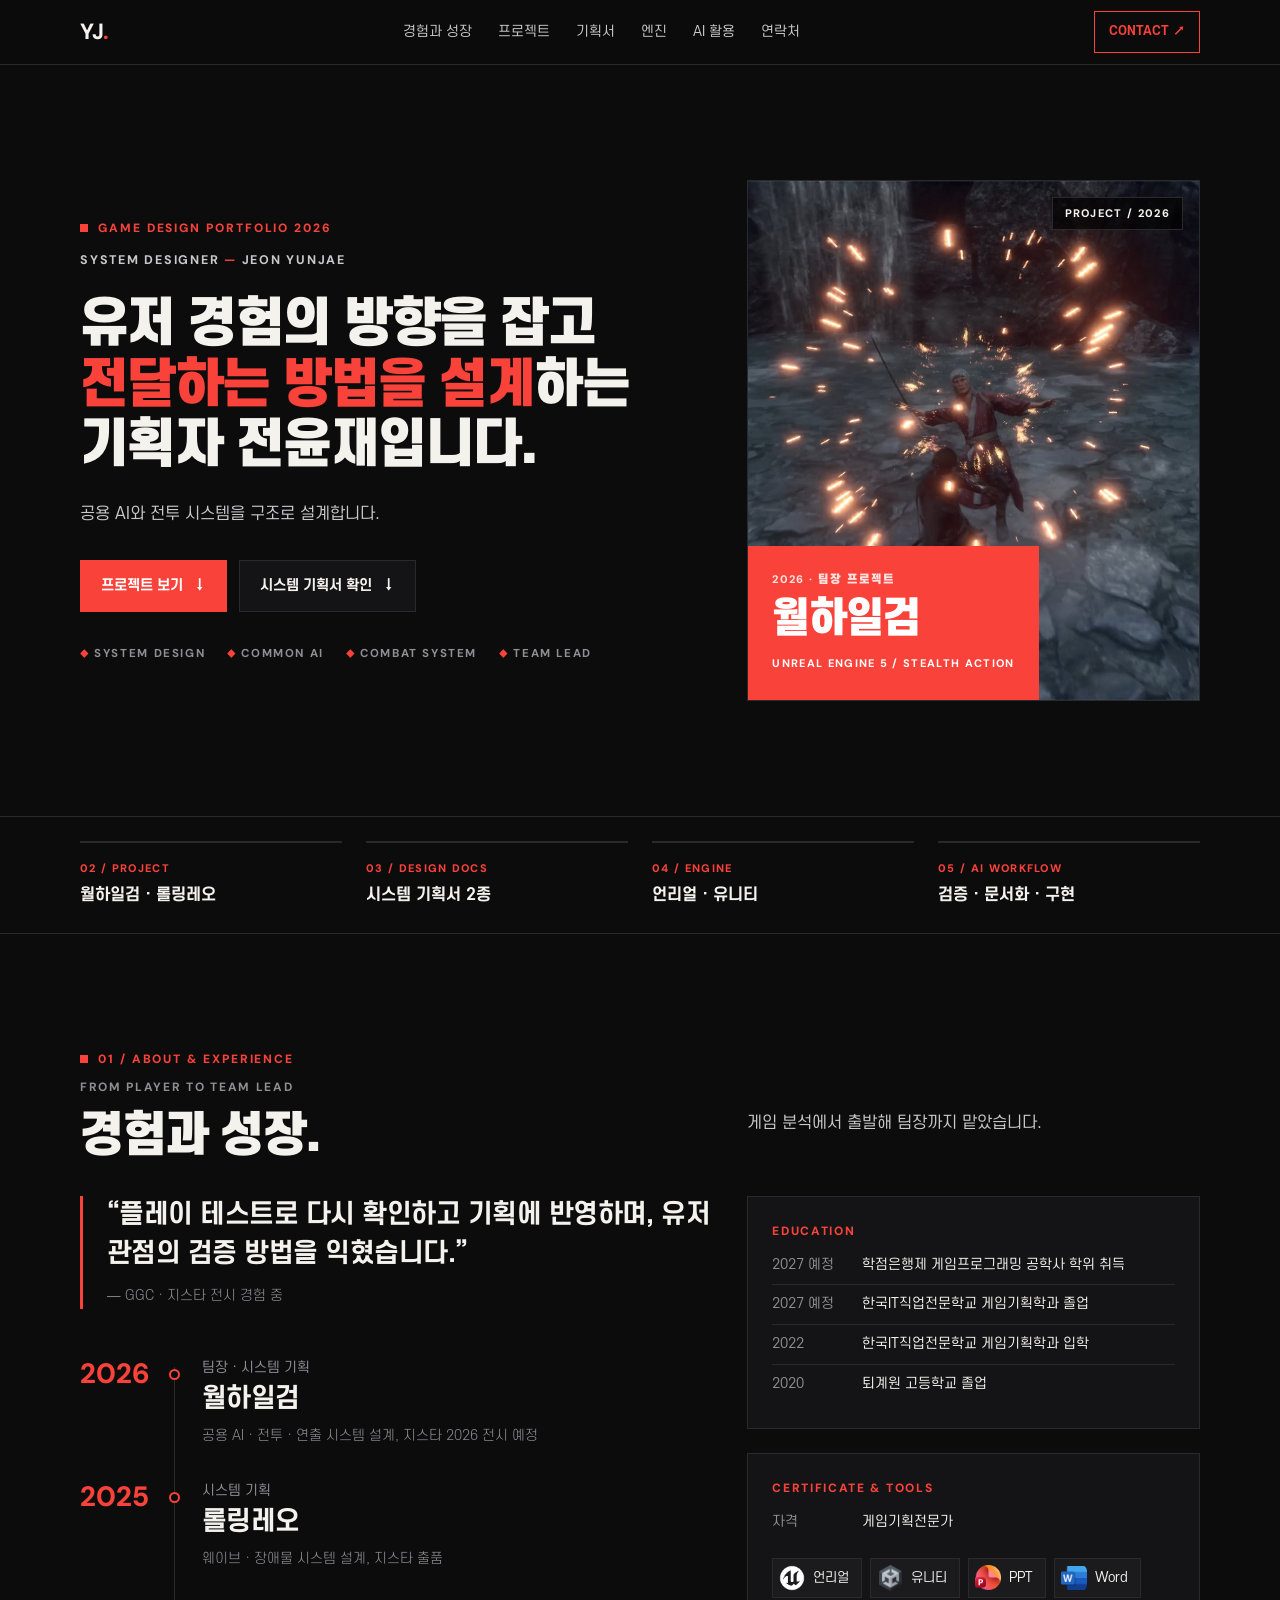
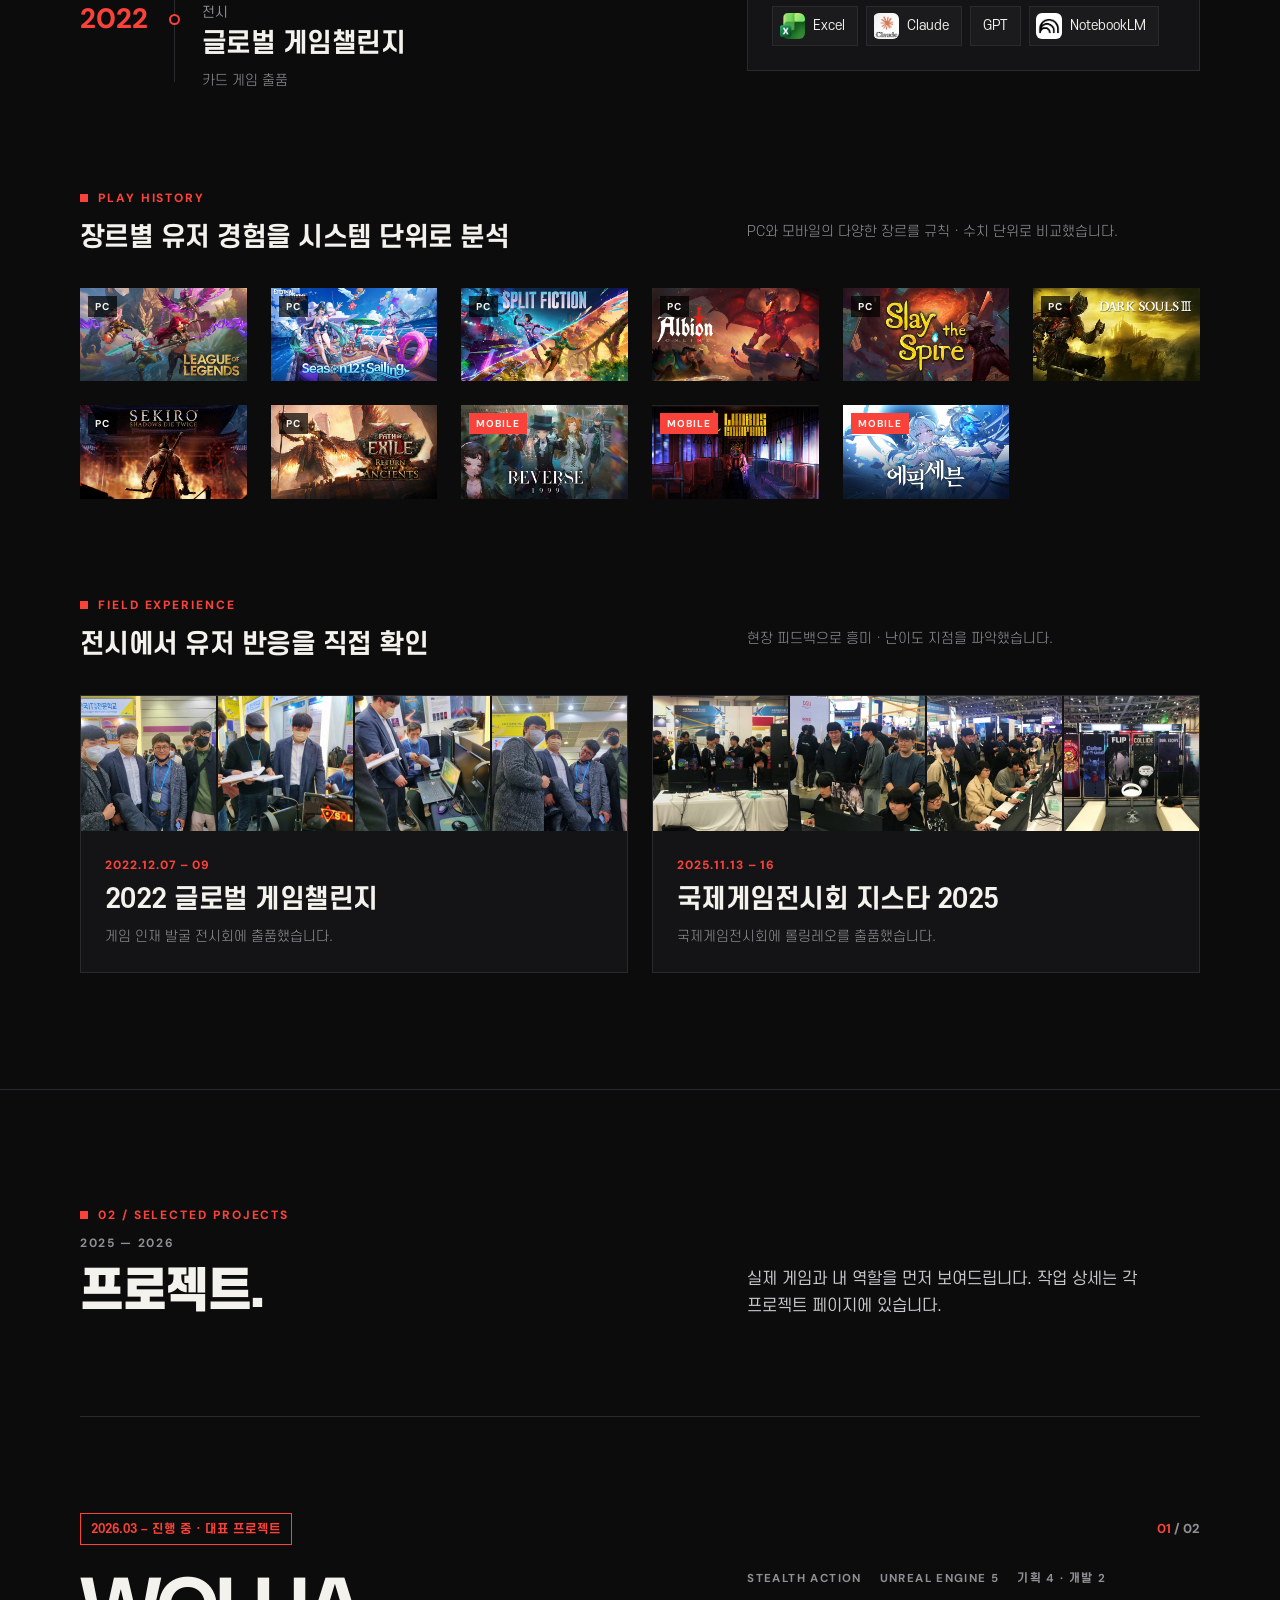
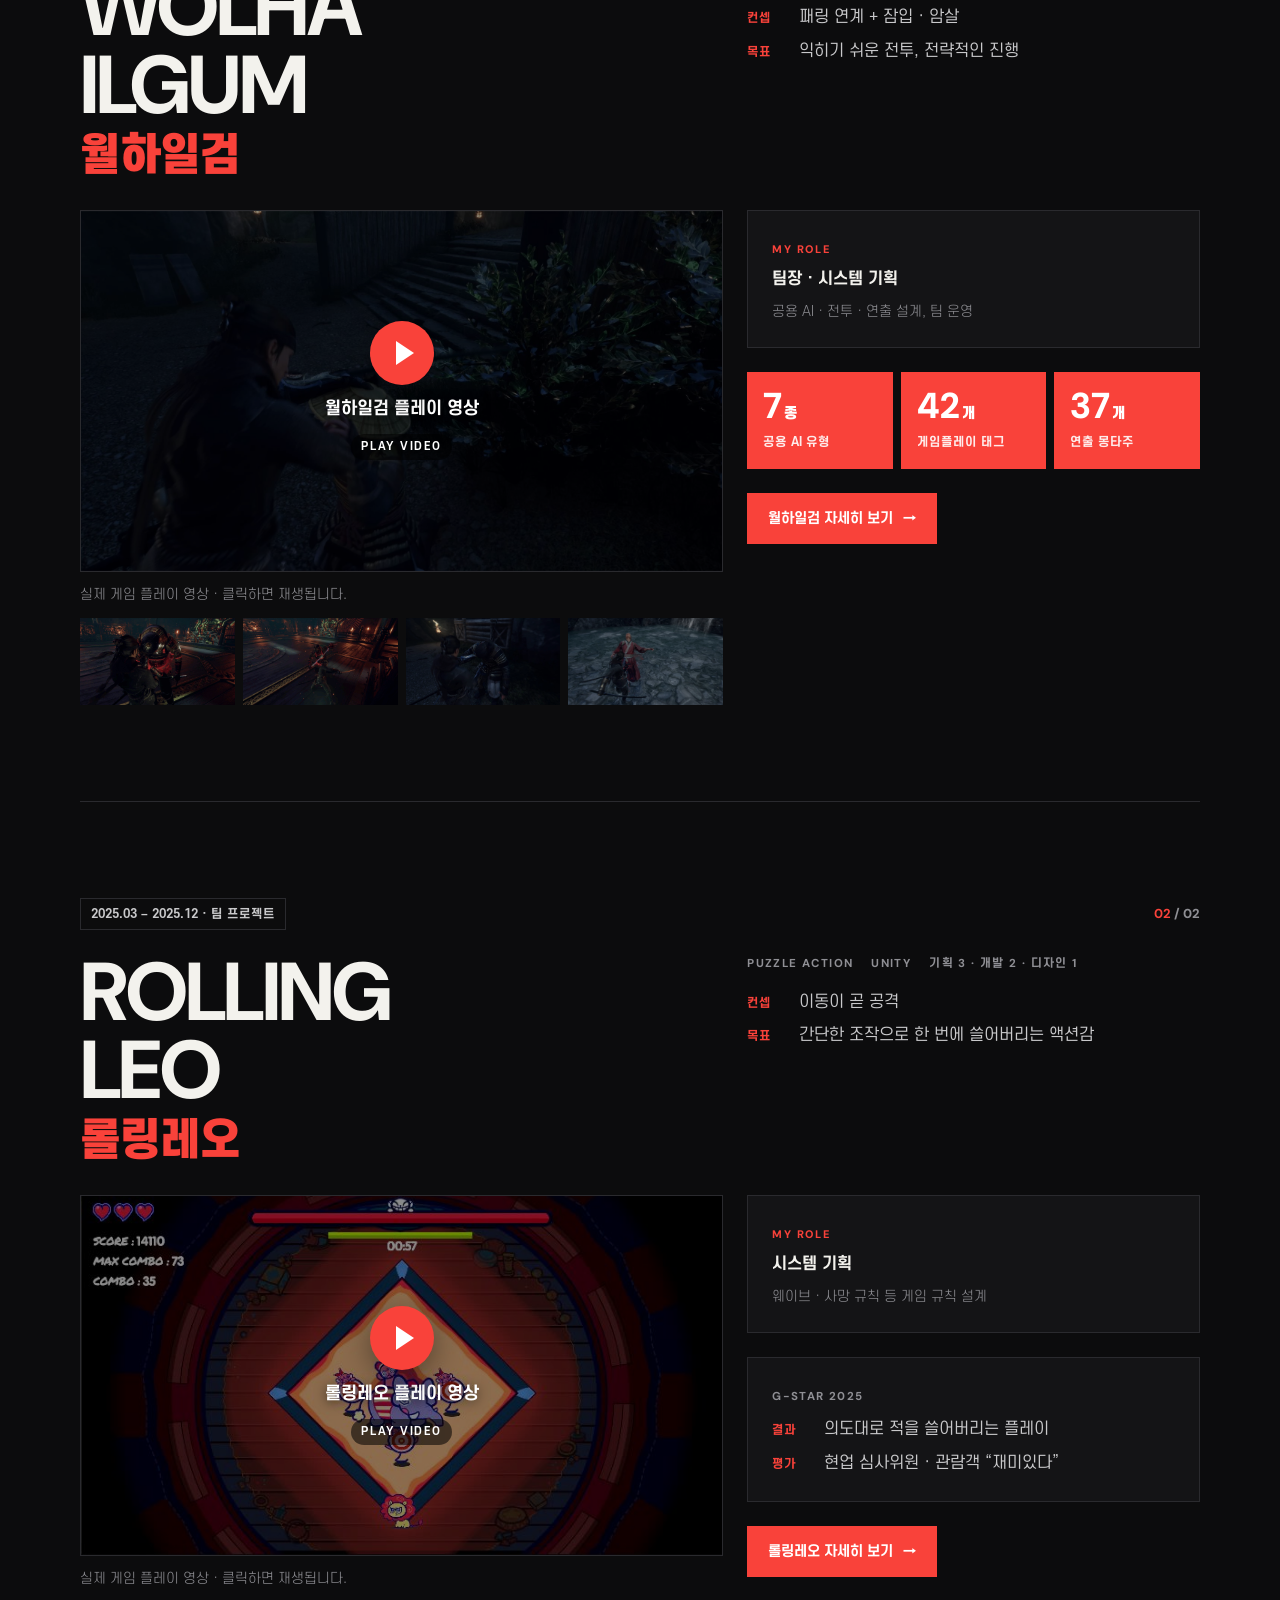
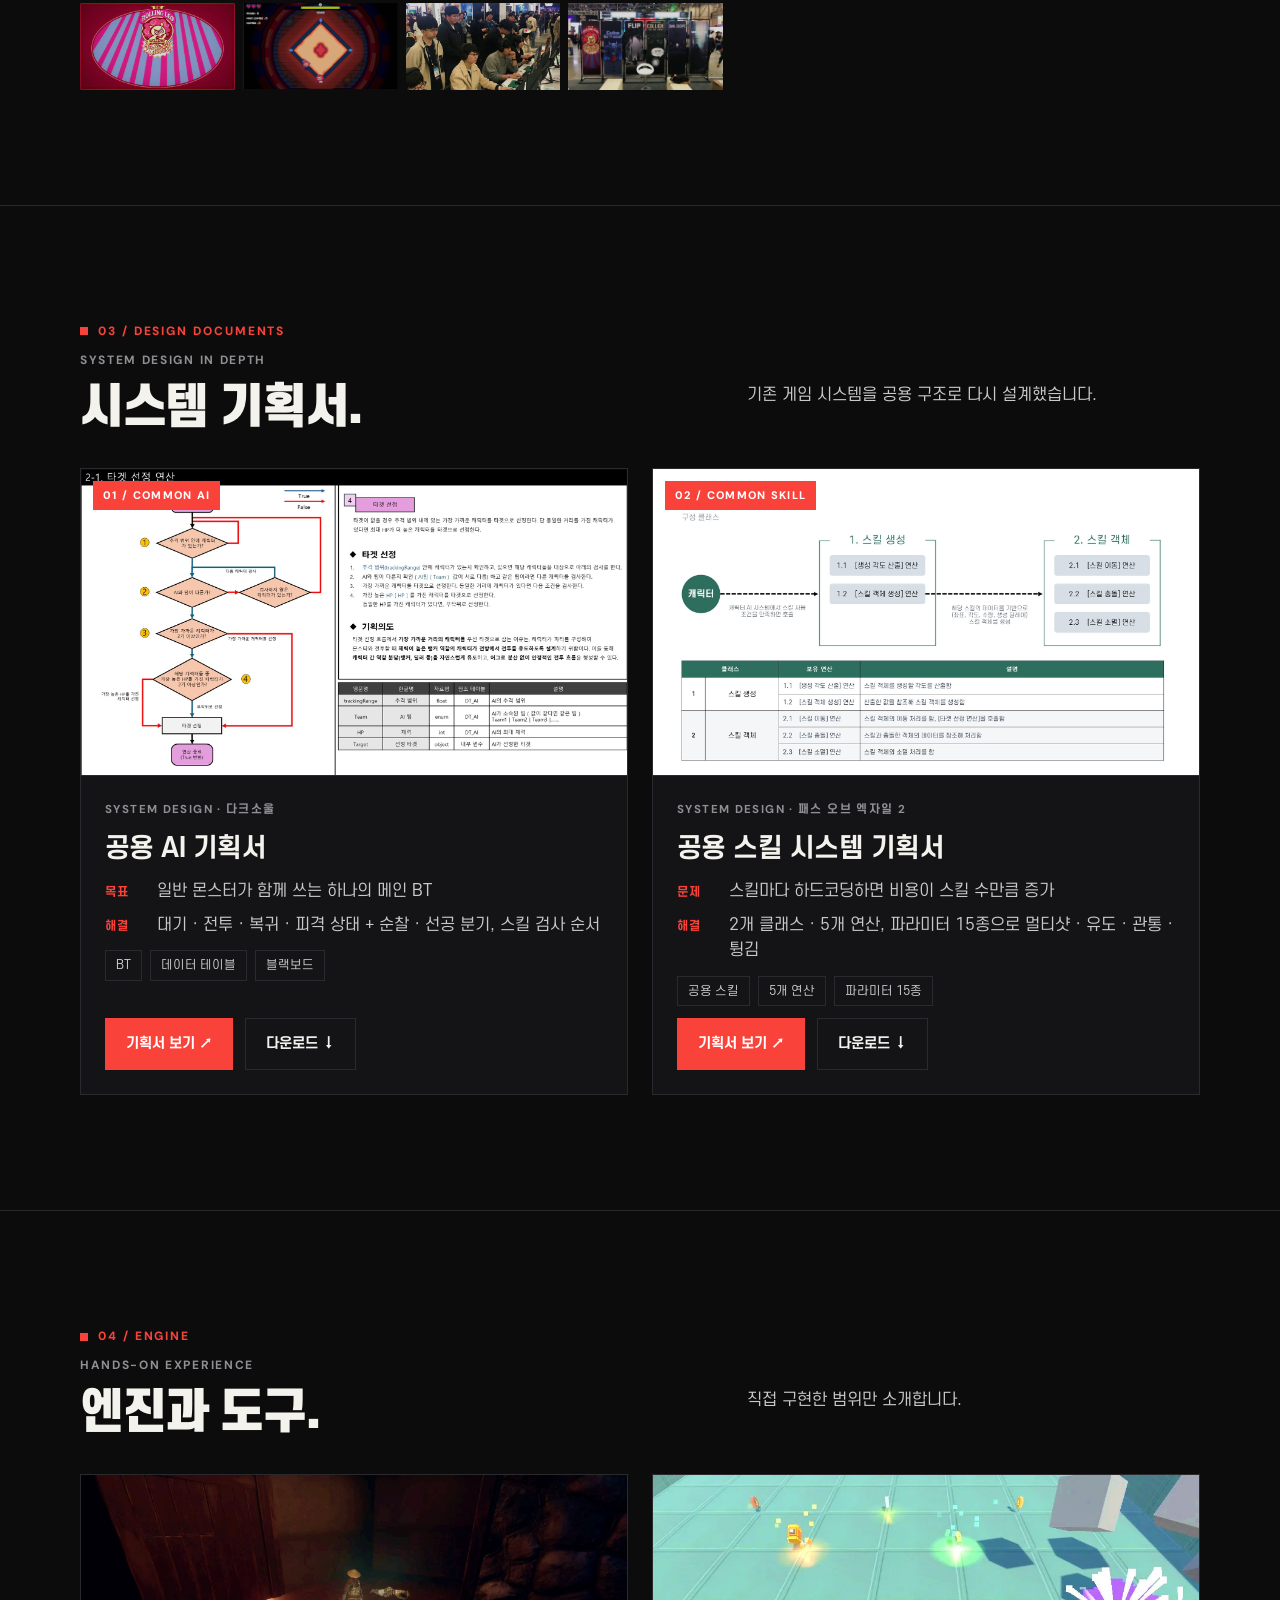
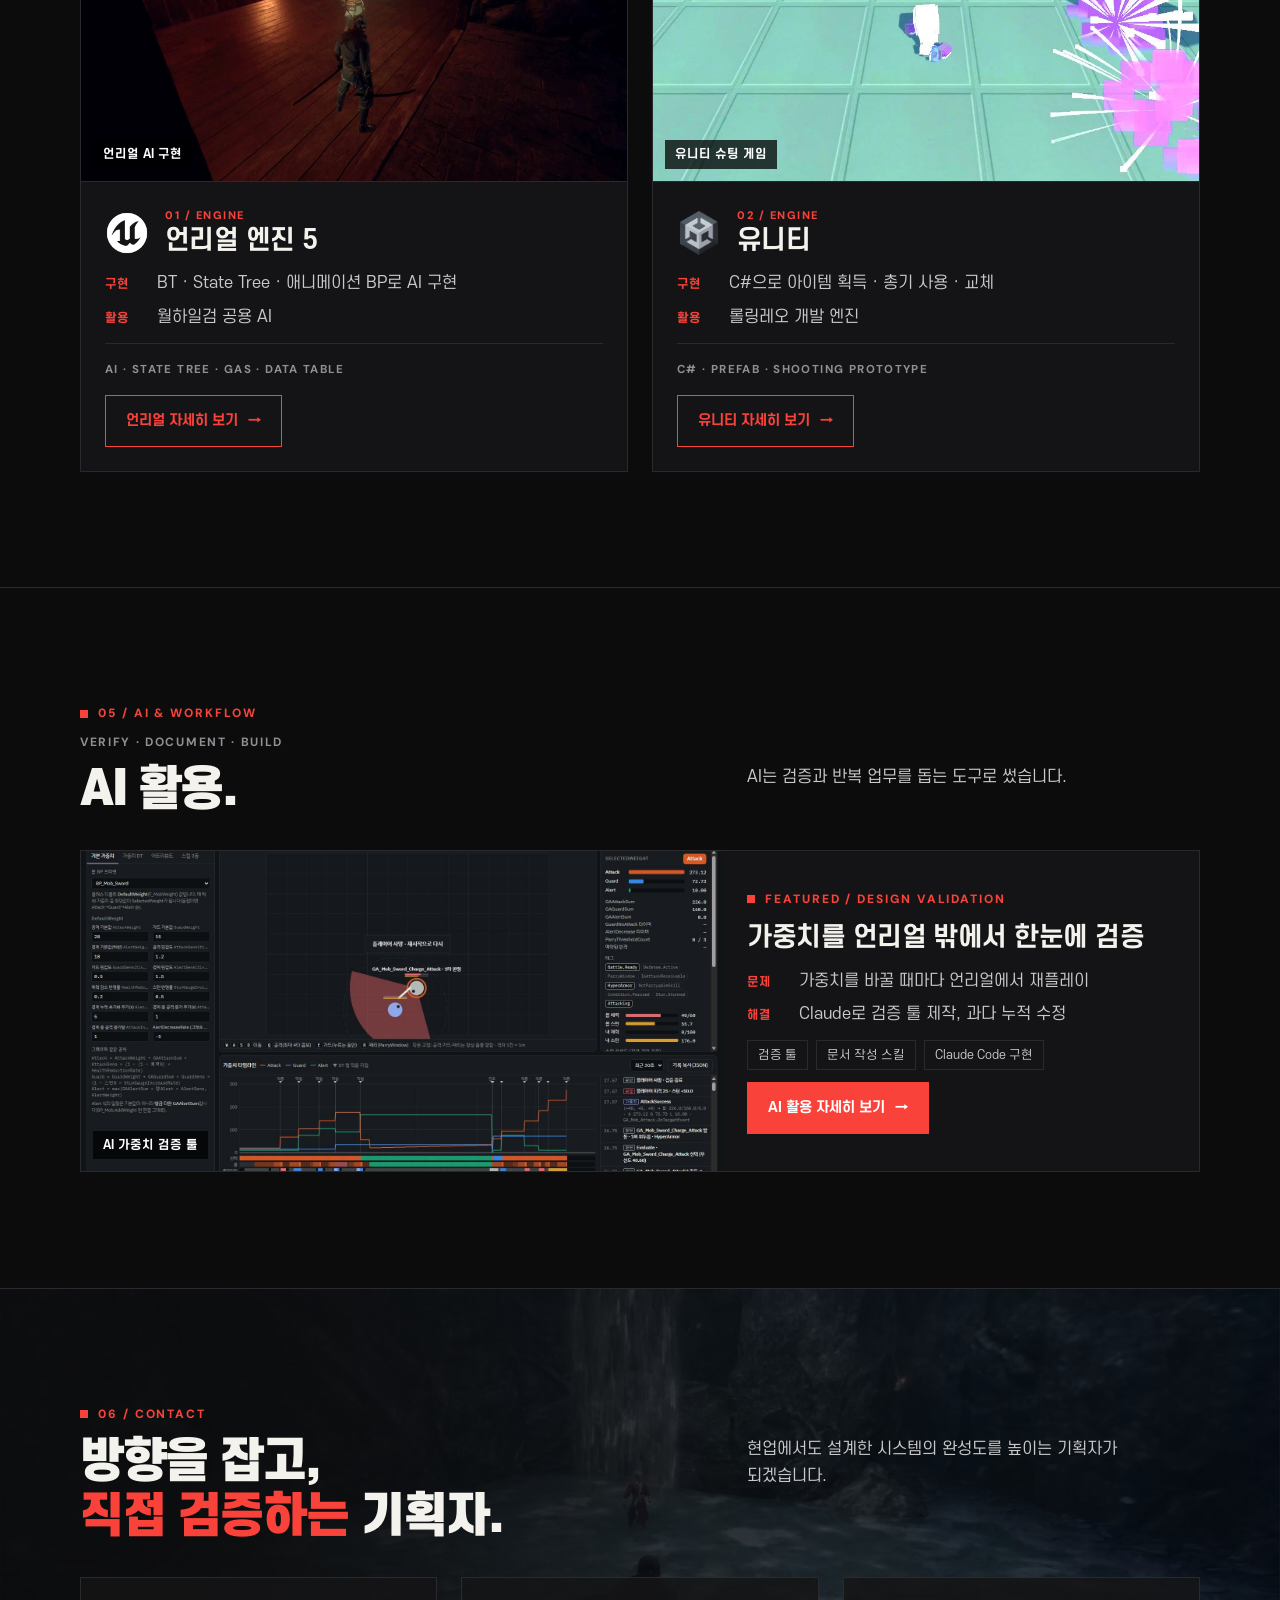
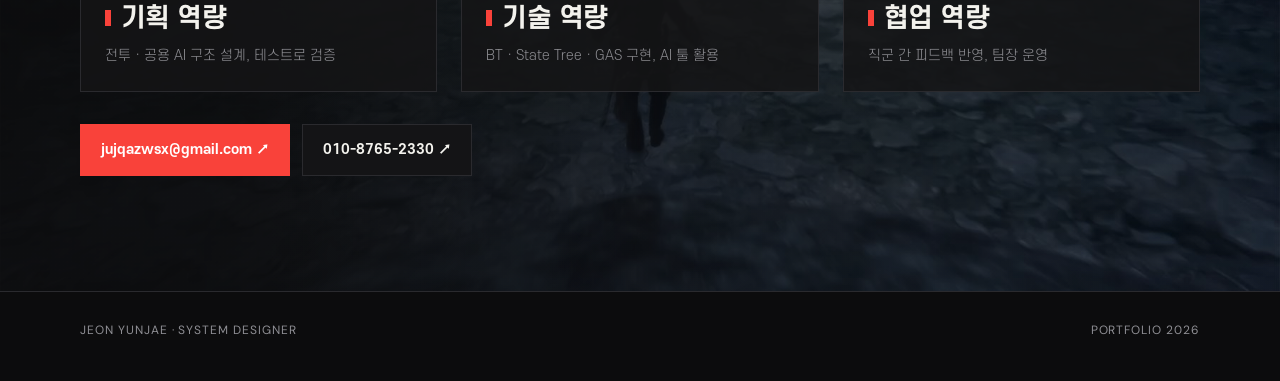
==== index.html @ a157411f "Fix typos, spec drift and awkward wording across the site Unify years and section numbers, show post" ====
<!doctype html>
<html lang="ko">
<head>
<meta charset="utf-8">
<meta name="viewport" content="width=device-width, initial-scale=1">
<title>전윤재 | 시스템 기획 포트폴리오</title>
<meta name="description" content="유저 경험의 방향을 잡고 전달하는 방법을 설계하는 시스템 기획자 전윤재의 포트폴리오 — 시안 1">
<meta name="theme-color" content="#0c0c0d">
<!-- 링크 공유 미리보기 (GitHub Pages 주소) -->
<meta property="og:type" content="website">
<meta property="og:title" content="전윤재 | 시스템 기획 포트폴리오">
<meta property="og:description" content="공용 AI · 전투 시스템을 구조로 설계하는 기획자 — 월하일검 · 롤링레오">
<meta property="og:image" content="https://gmmanier.github.io/portfolio/img/og.jpg">
<meta property="og:url" content="https://gmmanier.github.io/portfolio/">
<meta name="twitter:card" content="summary_large_image">
<link rel="preconnect" href="https://fonts.googleapis.com">
<link rel="preconnect" href="https://fonts.gstatic.com" crossorigin>
<link href="https://fonts.googleapis.com/css2?family=DM+Sans:wght@500;700;800&display=swap" rel="stylesheet">
<link rel="stylesheet" href="common.css">
<link rel="stylesheet" href="site.css">
</head>
<body>

<nav class="nav">
  <div class="wrap">
    <a href="#top" class="logo">YJ<i>.</i></a>
    <ul>
      <li><a href="#about">경험과 성장</a></li>
      <li><a href="#projects">프로젝트</a></li>
      <li><a href="#docs">기획서</a></li>
      <li><a href="#engine">엔진</a></li>
      <li><a href="#ai">AI 활용</a></li>
      <li><a href="#contact">연락처</a></li>
    </ul>
    <a class="btn" href="mailto:jujqazwsx@gmail.com">CONTACT ↗</a>
  </div>
</nav>

<!-- ================= 히어로 ================= -->
<header class="hero" id="top">
  <div class="wrap g12">
    <div class="c7">
      <p class="eyebrow">Game Design Portfolio 2026</p>
      <p class="hero-tag">SYSTEM DESIGNER <b>—</b> JEON YUNJAE</p>
      <h1 class="t-h1"><span class="ln">유저 경험의 방향을 잡고</span><span class="ln"><span class="hl">전달하는 방법을 설계</span>하는</span><span class="ln">기획자 전윤재입니다.</span></h1>
      <p class="t-body">공용 AI와 전투 시스템을 구조로 설계합니다.</p>
      <div class="btns">
        <a class="btn primary" href="#projects">프로젝트 보기 <span>↓</span></a>
        <a class="btn" href="#docs">시스템 기획서 확인 <span>↓</span></a>
      </div>
      <div class="hero-keys"><span>SYSTEM DESIGN</span><span>COMMON AI</span><span>COMBAT SYSTEM</span><span>TEAM LEAD</span></div>
    </div>
    <a class="hero-card c5" href="#wolha">
      <img src="img/wolha_07.jpg" alt="월하일검 패링 장면">
      <span class="badge">PROJECT / 2026</span>
      <div class="plate">
        <small>2026 · 팀장 프로젝트</small>
        <strong>월하일검</strong>
        <span>UNREAL ENGINE 5 / STEALTH ACTION</span>
      </div>
    </a>
  </div>
</header>

<nav class="index" aria-label="바로가기">
  <div class="wrap g12">
    <a class="c3" href="#wolha"><small>02 / PROJECT</small><b>월하일검 · 롤링레오</b></a>
    <a class="c3" href="#docs"><small>03 / DESIGN DOCS</small><b>시스템 기획서 2종</b></a>
    <a class="c3" href="#engine"><small>04 / ENGINE</small><b>언리얼 · 유니티</b></a>
    <a class="c3" href="#ai"><small>05 / AI WORKFLOW</small><b>검증 · 문서화 · 구현</b></a>
  </div>
</nav>

<!-- ================= 01 경험과 성장 ================= -->
<section class="sec" id="about">
  <div class="wrap">
    <div class="head">
      <div class="lbl"><p class="eyebrow">01 / About &amp; Experience</p><p class="kicker">FROM PLAYER TO TEAM LEAD</p></div>
      <h2 class="ttl t-h1">경험과 성장.</h2>
      <p class="txt t-body">게임 분석에서 출발해 팀장까지 맡았습니다.</p>
    </div>

    <div class="g12">
      <div class="c7">
        <div class="quote">
          <p>“플레이 테스트로 다시 확인하고 기획에 반영하며, 유저 관점의 검증 방법을 익혔습니다.”</p>
          <span class="t-detail">— GGC · 지스타 전시 경험 중</span>
        </div>
        <ol class="timeline">
          <li>
            <div class="yr">2026</div>
            <div><p class="role">팀장 · 시스템 기획</p><h3 class="t-h2">월하일검</h3><p class="t-detail">공용 AI · 전투 · 연출 시스템 설계, 지스타 2026 전시 예정</p></div>
          </li>
          <li>
            <div class="yr">2025</div>
            <div><p class="role">시스템 기획</p><h3 class="t-h2">롤링레오</h3><p class="t-detail">웨이브 · 장애물 시스템 설계, 지스타 출품</p></div>
          </li>
          <li>
            <div class="yr">2022</div>
            <div><p class="role">전시</p><h3 class="t-h2">글로벌 게임챌린지</h3><p class="t-detail">카드 게임 출품</p></div>
          </li>
        </ol>
      </div>
      <div class="c5 stack">
        <div class="box box-in card">
          <h3>EDUCATION</h3>
          <ul class="rows">
            <li><span>2027 예정</span>학점은행제 게임프로그래밍 공학사 학위 취득</li>
            <li><span>2027 예정</span>한국IT직업전문학교 게임기획학과 졸업</li>
            <li><span>2022</span>한국IT직업전문학교 게임기획학과 입학</li>
            <li><span>2020</span>퇴계원 고등학교 졸업</li>
          </ul>
        </div>
        <div class="box box-in card">
          <h3>CERTIFICATE &amp; TOOLS</h3>
          <ul class="rows"><li><span>자격</span>게임기획전문가</li></ul>
          <div class="tools">
            <span class="tool"><img src="img/s02_02.png" alt="">언리얼</span>
            <span class="tool"><img src="img/s02_03.png" alt="">유니티</span>
            <span class="tool"><img src="img/s02_04.png" alt="">PPT</span>
            <span class="tool"><img src="img/s02_05.png" alt="">Word</span>
            <span class="tool"><img src="img/s02_06.png" alt="">Excel</span>
            <span class="tool"><img src="img/s02_07.png" alt="">Claude</span>
            <span class="tool noimg">GPT</span>
            <span class="tool"><img src="img/s02_08.jpg" alt="">NotebookLM</span>
          </div>
        </div>
      </div>
    </div>

    <!-- 플레이 이력 -->
    <div class="block">
      <div class="head">
        <div class="lbl"><p class="eyebrow">Play History</p></div>
        <h3 class="ttl t-h2">장르별 유저 경험을 시스템 단위로 분석</h3>
        <p class="txt t-detail">PC와 모바일의 다양한 장르를 규칙 · 수치 단위로 비교했습니다.</p>
      </div>
      <div class="g12 games" data-gal="games">
        <figure><img src="img/s04_01.jpg" data-zoom data-cap="리그 오브 레전드" alt="리그 오브 레전드" loading="lazy"><span class="pf">PC</span></figure>
        <figure><img src="img/s04_02.jpg" data-zoom data-cap="이터널 리턴" alt="이터널 리턴" loading="lazy"><span class="pf">PC</span></figure>
        <figure><img src="img/s04_03.jpg" data-zoom data-cap="스플릿 픽션" alt="스플릿 픽션" loading="lazy"><span class="pf">PC</span></figure>
        <figure><img src="img/s04_04.jpg" data-zoom data-cap="알비온 온라인" alt="알비온 온라인" loading="lazy"><span class="pf">PC</span></figure>
        <figure><img src="img/s04_05.jpg" data-zoom data-cap="슬레이 더 스파이어" alt="슬레이 더 스파이어" loading="lazy"><span class="pf">PC</span></figure>
        <figure><img src="img/s04_06.jpg" data-zoom data-cap="다크 소울 3" alt="다크 소울 3" loading="lazy"><span class="pf">PC</span></figure>
        <figure><img src="img/s04_07.jpg" data-zoom data-cap="세키로" alt="세키로" loading="lazy"><span class="pf">PC</span></figure>
        <figure><img src="img/s04_08.jpg" data-zoom data-cap="패스 오브 엑자일 2" alt="패스 오브 엑자일 2" loading="lazy"><span class="pf">PC</span></figure>
        <figure><img src="img/s04_09.jpg" data-zoom data-cap="리버스: 1999" alt="리버스 1999" loading="lazy"><span class="pf m">MOBILE</span></figure>
        <figure><img src="img/s04_10.jpg" data-zoom data-cap="림버스 컴퍼니" alt="림버스 컴퍼니" loading="lazy"><span class="pf m">MOBILE</span></figure>
        <figure><img src="img/s04_11.jpg" data-zoom data-cap="에픽세븐" alt="에픽세븐" loading="lazy"><span class="pf m">MOBILE</span></figure>
      </div>
    </div>

    <!-- 전시 -->
    <div class="block">
      <div class="head">
        <div class="lbl"><p class="eyebrow">Field Experience</p></div>
        <h3 class="ttl t-h2">전시에서 유저 반응을 직접 확인</h3>
        <p class="txt t-detail">현장 피드백으로 흥미 · 난이도 지점을 파악했습니다.</p>
      </div>
      <div class="g12">
        <div class="c6 box event">
          <div class="ph" data-gal="ggc">
            <img src="img/s05_01.jpg" data-zoom data-cap="2022 GGC" alt="2022 GGC 현장" loading="lazy">
            <img src="img/s05_02.jpg" data-zoom data-cap="2022 GGC" alt="2022 GGC 현장" loading="lazy">
            <img src="img/s05_03.jpg" data-zoom data-cap="2022 GGC" alt="2022 GGC 현장" loading="lazy">
            <img src="img/s05_04.jpg" data-zoom data-cap="2022 GGC" alt="2022 GGC 현장" loading="lazy">
          </div>
          <div class="box-in">
            <span class="ev-date">2022.12.07 – 09</span>
            <h4 class="t-h2">2022 글로벌 게임챌린지</h4>
            <p class="t-detail">게임 인재 발굴 전시회에 출품했습니다.</p>
          </div>
        </div>
        <div class="c6 box event">
          <div class="ph" data-gal="gstar">
            <img src="img/s05_05.jpg" data-zoom data-cap="지스타 2025" alt="지스타 2025 현장" loading="lazy">
            <img src="img/s05_06.jpg" data-zoom data-cap="지스타 2025" alt="지스타 2025 현장" loading="lazy">
            <img src="img/s05_07.jpg" data-zoom data-cap="지스타 2025" alt="지스타 2025 현장" loading="lazy">
            <img src="img/s05_08.jpg" data-zoom data-cap="지스타 2025" alt="지스타 2025 현장" loading="lazy">
          </div>
          <div class="box-in">
            <span class="ev-date">2025.11.13 – 16</span>
            <h4 class="t-h2">국제게임전시회 지스타 2025</h4>
            <p class="t-detail">국제게임전시회에 롤링레오를 출품했습니다.</p>
          </div>
        </div>
      </div>
    </div>
  </div>
</section>

<!-- ================= 02 프로젝트 ================= -->
<section class="sec" id="projects">
  <div class="wrap">
    <div class="head">
      <div class="lbl"><p class="eyebrow">02 / Selected Projects</p><p class="kicker">2025 — 2026</p></div>
      <h2 class="ttl t-h1">프로젝트.</h2>
      <p class="txt t-body">실제 게임과 내 역할을 먼저 보여드립니다. 작업 상세는 각 프로젝트 페이지에 있습니다.</p>
    </div>

    <!-- 월하일검 -->
    <article class="block-line" id="wolha">
      <div class="proj-no"><span class="chip">2026.03 – 진행 중 · 대표 프로젝트</span><span class="cnt"><b>01</b> / 02</span></div>
      <div class="head">
        <h3 class="ttl big-title">WOLHA<br>ILGUM<span class="ko">월하일검</span></h3>
        <div class="txt">
          <div class="meta"><span>STEALTH ACTION</span><span>UNREAL ENGINE 5</span><span>기획 4 · 개발 2</span></div>
          <dl class="pairs "><div><dt>컨셉</dt><dd>패링 연계 + 잠입 · 암살</dd></div><div><dt>목표</dt><dd>익히기 쉬운 전투, 전략적인 진행</dd></div></dl>
          
        </div>
      </div>
      <div class="g12">
        <div class="c7" id="wolha-video">
          <div class="media" data-video="wolha_main" data-poster="img/wolha_05.jpg" data-title="월하일검 플레이 영상"></div>
          <p class="t-detail vcap">실제 게임 플레이 영상 · 클릭하면 재생됩니다.</p>
          <div class="thumbs" data-gal="wolha-scenes">
            <img src="img/s08_02.jpg" data-zoom data-cap="월하일검 전투" alt="월하일검 전투 장면" loading="lazy">
            <img src="img/s08_03.jpg" data-zoom data-cap="월하일검 전투" alt="월하일검 전투 장면" loading="lazy">
            <img src="img/wolha_08.jpg" data-zoom data-cap="월하일검 암살" alt="월하일검 암살 장면" loading="lazy">
            <img src="img/wolha_06.jpg" data-zoom data-cap="월하일검 보스전" alt="월하일검 보스전" loading="lazy">
          </div>
        </div>
        <div class="c5 side">
          <div class="box box-in myrole">
            <small>MY ROLE</small>
            <b>팀장 · 시스템 기획</b>
            <p class="t-detail">공용 AI · 전투 · 연출 설계, 팀 운영</p>
          </div>
          <div class="mini-stats">
            <div><b>7<small>종</small></b><span>공용 AI 유형</span></div>
            <div><b>42<small>개</small></b><span>게임플레이 태그</span></div>
            <div><b>37<small>개</small></b><span>연출 몽타주</span></div>
          </div>
          <div class="btns"><a class="btn primary more-link" href="wolha.html">월하일검 자세히 보기</a></div>
        </div>
      </div>

    </article>

    <!-- 롤링레오 -->
    <article class="block-line" id="rolling">
      <div class="proj-no"><span class="chip ghost">2025.03 – 2025.12 · 팀 프로젝트</span><span class="cnt"><b>02</b> / 02</span></div>
      <div class="head">
        <h3 class="ttl big-title">ROLLING<br>LEO<span class="ko">롤링레오</span></h3>
        <div class="txt">
          <div class="meta"><span>PUZZLE ACTION</span><span>UNITY</span><span>기획 3 · 개발 2 · 디자인 1</span></div>
          <dl class="pairs "><div><dt>컨셉</dt><dd>이동이 곧 공격</dd></div><div><dt>목표</dt><dd>간단한 조작으로 한 번에 쓸어버리는 액션감</dd></div></dl>
          
        </div>
      </div>
      <div class="g12">
        <div class="c7" id="rolling-video">
          <div class="media" data-video="rolling_main" data-poster="img/s13_02.jpg" data-title="롤링레오 플레이 영상"></div>
          <p class="t-detail vcap">실제 게임 플레이 영상 · 클릭하면 재생됩니다.</p>
          <div class="thumbs" data-gal="rolling-scenes">
            <img src="img/s06_01.jpg" data-zoom data-cap="롤링레오 키 아트" alt="롤링레오 키 아트" loading="lazy" style="object-position:center 30%">
            <img src="img/s13_01.jpg" data-zoom data-cap="롤링레오 인게임" alt="롤링레오 인게임" loading="lazy">
            <img src="img/s05_07.jpg" data-zoom data-cap="지스타 2025 시연" alt="지스타 2025 시연" loading="lazy">
            <img src="img/s05_08.jpg" data-zoom data-cap="지스타 2025 부스" alt="지스타 2025 부스" loading="lazy">
          </div>
        </div>
        <div class="c5 side">
          <div class="box box-in myrole">
            <small>MY ROLE</small>
            <b>시스템 기획</b>
            <p class="t-detail">웨이브 · 사망 규칙 등 게임 규칙 설계</p>
          </div>
          <div class="box box-in">
            <span class="ref">G-STAR 2025</span>
            <dl class="pairs" style="margin-top:8px"><div><dt>결과</dt><dd>의도대로 적을 쓸어버리는 플레이</dd></div><div><dt>평가</dt><dd>현업 심사위원 · 관람객 “재미있다”</dd></div></dl>
          </div>
          <div class="btns"><a class="btn primary more-link" href="rolling.html">롤링레오 자세히 보기</a></div>
        </div>
      </div>
    </article>
  </div>
</section>

<!-- ================= 03 기획서 ================= -->
<section class="sec" id="docs">
  <div class="wrap">
    <div class="head">
      <div class="lbl"><p class="eyebrow">03 / Design Documents</p><p class="kicker">SYSTEM DESIGN IN DEPTH</p></div>
      <h2 class="ttl t-h1">시스템 기획서.</h2>
      <p class="txt t-body">기존 게임 시스템을 공용 구조로 다시 설계했습니다.</p>
    </div>
    <div class="g12">
      <article class="c6 box doc">
        <div class="doc-cover"><img src="img/doc_ai_cover.jpg" alt="공용 AI 기획서 · 타깃 선정 연산 페이지"><span class="tag">01 / COMMON AI</span></div>
        <div class="box-in">
          <span class="ref">SYSTEM DESIGN · 다크소울</span>
          <h3 class="t-h2">공용 AI 기획서</h3>
          <dl class="pairs "><div><dt>목표</dt><dd>일반 몬스터가 함께 쓰는 하나의 메인 BT</dd></div><div><dt>해결</dt><dd>대기 · 전투 · 복귀 · 피격 상태 + 순찰 · 선공 분기, 스킬 검사 순서</dd></div></dl>
          <div class="kws"><span>BT</span><span>데이터 테이블</span><span>블랙보드</span></div>
          <div class="btns"><a class="btn primary" data-link="doc_common_ai" data-mode="view" href="#">기획서 보기 ↗</a><a class="btn" data-link="doc_common_ai" data-mode="download" href="#">다운로드 ↓</a></div>
        </div>
      </article>
      <article class="c6 box doc">
        <div class="doc-cover"><img src="img/doc_skill_cover.jpg" alt="공용 스킬 시스템 기획서 · 구성 클래스 페이지"><span class="tag">02 / COMMON SKILL</span></div>
        <div class="box-in">
          <span class="ref">SYSTEM DESIGN · 패스 오브 엑자일 2</span>
          <h3 class="t-h2">공용 스킬 시스템 기획서</h3>
          <dl class="pairs "><div><dt>문제</dt><dd>스킬마다 하드코딩하면 비용이 스킬 수만큼 증가</dd></div><div><dt>해결</dt><dd>2개 클래스 · 5개 연산, 파라미터 15종으로 멀티샷 · 유도 · 관통 · 튕김</dd></div></dl>
          <div class="kws"><span>공용 스킬</span><span>5개 연산</span><span>파라미터 15종</span></div>
          <div class="btns"><a class="btn primary" data-link="doc_common_skill" data-mode="view" href="#">기획서 보기 ↗</a><a class="btn" data-link="doc_common_skill" data-mode="download" href="#">다운로드 ↓</a></div>
        </div>
      </article>
    </div>
  </div>
</section>

<!-- ================= 04 엔진 ================= -->
<section class="sec" id="engine">
  <div class="wrap">
    <div class="head">
      <div class="lbl"><p class="eyebrow">04 / Engine</p><p class="kicker">HANDS-ON EXPERIENCE</p></div>
      <h2 class="ttl t-h1">엔진과 도구.</h2>
      <p class="txt t-body">직접 구현한 범위만 소개합니다.</p>
    </div>
    <div class="g12">
      <article class="c6 box engine">
        <div data-video="unreal_ai" data-poster="img/s18_04.jpg" data-title="언리얼 AI 구현"></div>
        <div class="box-in">
          <div class="engine-name"><img src="img/s02_02.png" alt=""><div><small>01 / ENGINE</small><h3 class="t-h2">언리얼 엔진 5</h3></div></div>
          <dl class="pairs "><div><dt>구현</dt><dd>BT · State Tree · 애니메이션 BP로 AI 구현</dd></div><div><dt>활용</dt><dd>월하일검 공용 AI</dd></div></dl>
          <span class="kw-line">AI · STATE TREE · GAS · DATA TABLE</span>
          <div class="btns"><a class="btn line more-link" href="unreal.html">언리얼 자세히 보기</a></div>
        </div>
      </article>
      <article class="c6 box engine">
        <div data-video="unity_shooting" data-poster="img/s19_01.jpg" data-title="유니티 슈팅 게임"></div>
        <div class="box-in">
          <div class="engine-name"><img src="img/s02_03.png" alt=""><div><small>02 / ENGINE</small><h3 class="t-h2">유니티</h3></div></div>
          <dl class="pairs "><div><dt>구현</dt><dd>C#으로 아이템 획득 · 총기 사용 · 교체</dd></div><div><dt>활용</dt><dd>롤링레오 개발 엔진</dd></div></dl>
          <span class="kw-line">C# · PREFAB · SHOOTING PROTOTYPE</span>
          <div class="btns"><a class="btn line more-link" href="unity.html">유니티 자세히 보기</a></div>
        </div>
      </article>
    </div>
  </div>
</section>

<!-- ================= 05 AI ================= -->
<section class="sec" id="ai">
  <div class="wrap">
    <div class="head">
      <div class="lbl"><p class="eyebrow">05 / AI &amp; Workflow</p><p class="kicker">VERIFY · DOCUMENT · BUILD</p></div>
      <h2 class="ttl t-h1">AI 활용.</h2>
      <p class="txt t-body">AI는 검증과 반복 업무를 돕는 도구로 썼습니다.</p>
    </div>
    <div class="split g12">
      <div class="c7" data-video="ai_tool" data-poster="img/s20_01.jpg" data-title="AI 가중치 검증 툴"></div>
      <div class="c5 txt">
        <p class="eyebrow">Featured / Design Validation</p>
        <h3 class="t-h2">가중치를 언리얼 밖에서 한눈에 검증</h3>
        <dl class="pairs "><div><dt>문제</dt><dd>가중치를 바꿀 때마다 언리얼에서 재플레이</dd></div><div><dt>해결</dt><dd>Claude로 검증 툴 제작, 과다 누적 수정</dd></div></dl>
        <div class="kws"><span>검증 툴</span><span>문서 작성 스킬</span><span>Claude Code 구현</span></div>
        <div class="btns"><a class="btn primary more-link" href="ai.html">AI 활용 자세히 보기</a></div>
      </div>
    </div>
  </div>
</section>

<!-- ================= 06 연락 ================= -->
<section class="sec contact" id="contact">
  <div class="wrap">
    <div class="head">
      <div class="lbl"><p class="eyebrow">06 / Contact</p></div>
      <h2 class="ttl t-h1">방향을 잡고,<br><span class="hl">직접 검증하는</span> 기획자.</h2>
      <p class="txt t-body">현업에서도 설계한 시스템의 완성도를 높이는 기획자가 되겠습니다.</p>
    </div>
    <div class="g12 caps">
      <div class="c4 box box-in"><b>기획 역량</b><p class="t-detail">전투 · 공용 AI 구조 설계, 테스트로 검증</p></div>
      <div class="c4 box box-in"><b>기술 역량</b><p class="t-detail">BT · State Tree · GAS 구현, AI 툴 활용</p></div>
      <div class="c4 box box-in"><b>협업 역량</b><p class="t-detail">직군 간 피드백 반영, 팀장 운영</p></div>
    </div>
    <div class="btns">
      <a class="btn primary" href="mailto:jujqazwsx@gmail.com">jujqazwsx@gmail.com ↗</a>
      <a class="btn" href="tel:01087652330">010-8765-2330 ↗</a>
    </div>
  </div>
</section>
<footer><div class="wrap"><span>JEON YUNJAE · SYSTEM DESIGNER</span><span>PORTFOLIO 2026</span></div></footer>

<script src="videos.js"></script>
<script>
/* 상단 메뉴: 지금 보는 섹션 표시 */
(function () {
  var links = document.querySelectorAll('.nav ul a');
  var secs = Array.prototype.map.call(links, function (a) { return document.querySelector(a.getAttribute('href')); });
  function onScroll() {
    var cur = -1;
    secs.forEach(function (sec, i) { if (sec && sec.getBoundingClientRect().top < window.innerHeight * 0.4) cur = i; });
    links.forEach(function (a, i) { a.classList.toggle('on', i === cur); });
  }
  window.addEventListener('scroll', onScroll, { passive: true });
  onScroll();
})();
</script>
</body>
</html>
---- common.css ----
/* 시안 1·2 공용: 폰트 · 영상 칸 · 이미지 확대 */
@font-face { font-family: 'SCDream'; font-weight: 300; font-display: swap; src: url('fonts/SCDream3.otf') format('opentype'); }
@font-face { font-family: 'SCDream'; font-weight: 400; font-display: swap; src: url('fonts/SCDream4.otf') format('opentype'); }
@font-face { font-family: 'SCDream'; font-weight: 700; font-display: swap; src: url('fonts/SCDream6.otf') format('opentype'); }
@font-face { font-family: 'SCDream'; font-weight: 900; font-display: swap; src: url('fonts/SCDream9.otf') format('opentype'); }

*, *::before, *::after { box-sizing: border-box; }
img { max-width: 100%; display: block; }
img[data-zoom] { cursor: zoom-in; }

/* 영상 칸 */
.vslot { position: relative; aspect-ratio: 16 / 9; overflow: hidden; background: #000; border-radius: inherit; }
.vslot > img { position: absolute; inset: 0; width: 100%; height: 100%; object-fit: cover; opacity: .55; transition: opacity .3s, transform .6s; }
.vslot:hover > img { opacity: .7; transform: scale(1.02); }
.vslot iframe, .vslot video { position: absolute; inset: 0; width: 100%; height: 100%; border: 0; }
.vslot-ui { position: absolute; inset: 0; display: flex; flex-direction: column; align-items: center; justify-content: center; gap: 10px;
  background: none; border: 0; color: #fff; font: inherit; cursor: pointer; text-align: center; padding: 16px; }
.vslot.is-empty .vslot-ui { cursor: default; }
.vslot-play { width: 64px; height: 64px; border-radius: 50%; background: var(--accent); position: relative; box-shadow: 0 8px 30px rgba(0,0,0,.4); }
.vslot-play::after { content: ''; position: absolute; left: 26px; top: 20px; border-left: 18px solid #fff; border-top: 12px solid transparent; border-bottom: 12px solid transparent; }
.vslot.is-empty .vslot-play { background: rgba(255,255,255,.14); border: 1.5px dashed rgba(255,255,255,.6); }
.vslot.is-image > img { opacity: 1; cursor: zoom-in; }
.vslot.is-image:hover > img { opacity: 1; }
.vslot-cap { position: absolute; left: 12px; bottom: 12px; font-size: 12px; font-weight: 700; padding: 4px 10px; background: rgba(0,0,0,.75); color: #fff; pointer-events: none; }
.vslot-title { font-weight: 700; font-size: 17px; text-shadow: 0 2px 12px rgba(0,0,0,.6); }
.vslot-note { font-size: 11px; letter-spacing: .14em; font-weight: 700; padding: 4px 10px; border-radius: 99px; background: rgba(0,0,0,.55); }

/* 이미지 확대 */
.lb { position: fixed; inset: 0; z-index: 100; background: rgba(5,5,6,.94); display: none; align-items: center; justify-content: center; padding: 56px 64px; }
.lb.on { display: flex; }
.lb figure { margin: 0; max-width: 100%; max-height: 100%; display: flex; flex-direction: column; align-items: center; gap: 12px; }
.lb img { max-height: calc(100vh - 150px); width: auto; object-fit: contain; border-radius: 6px; }
.lb figcaption { color: #ddd; font-size: 14px; text-align: center; }
.lb button { position: absolute; background: rgba(255,255,255,.08); color: #fff; border: 0; width: 48px; height: 48px; border-radius: 50%; font-size: 28px; line-height: 1; cursor: pointer; }
.lb button:hover { background: var(--accent); }
.lb-x { top: 16px; right: 16px; }
.lb-prev { left: 12px; top: 50%; transform: translateY(-50%); }
.lb-next { right: 12px; top: 50%; transform: translateY(-50%); }
@media (max-width: 640px) { .lb { padding: 56px 8px; } .lb-prev, .lb-next { top: auto; bottom: 12px; transform: none; } }
---- site.css ----
/* 시안 1 공용 스타일 — 메인(v1.html)과 상세 페이지가 같이 쓴다 */
/* =========================================================
   레이아웃 규격
   1. 격자: 본문 폭 1120px을 12칸으로 나누고 칸 사이 24px
      - 2단 비대칭은 항상 7 : 5  (왼쪽 = 제목 · 영상, 오른쪽 = 본문 · 정보)
      - 같은 크기 나열은 6+6 / 4+4+4 / 3+3+3+3
   2. 머리 정렬: 라벨은 첫 줄, 제목과 본문은 둘째 줄에서 윗선을 맞춘다
      (본문이 제목보다 위로 올라가지 않는다)
   3. 간격 단계: 8 · 16 · 24 · 32 · 48 · 96 · 128
      - 라벨 → 제목 12, 머리 → 내용 32, 블록 → 블록 96, 섹션 위아래 128
      - 박스 안쪽 여백 24
   4. 섹션 = 하나의 박스: 위쪽 구분선 + 위아래 128, 내용은 섹션 밖으로 나가지 않는다
   ========================================================= */
:root {
  color-scheme: dark;
  --bg: #0c0c0d; --surface: #141416; --surface2: #1b1b1e; --border: #2a2a2e;
  --text: #f3f2ed; --soft: #c9c9cb; --muted: #8f8f94;
  --accent: #F9423A;
  --head: 'DM Sans', 'SCDream', sans-serif;
  --body: 'SCDream', 'Apple SD Gothic Neo', 'Malgun Gothic', sans-serif;
  --wrap: 1200px; --gut: clamp(16px, 4vw, 40px);
  --g: 24px;                          /* 칸 사이 */
  --pad: 24px;                        /* 박스 안쪽 여백 */
  --s-head: 32px;                     /* 머리 → 내용 */
  --s-block: 96px;                    /* 블록 → 블록 */
  --s-sec: clamp(80px, 9vw, 128px);   /* 섹션 위아래 */
  /* 위계 4단: 대제목 / 소제목 / 본문 / 세부설명 */
  --fs-h1: clamp(28px, 3.6vw, 48px);
  --fs-h2: clamp(20px, 2.2vw, 26px);
  --fs-body: 16px;
  --fs-detail: 13.5px;
}
html { scroll-behavior: smooth; scroll-padding-top: 64px; }
body { margin: 0; background: var(--bg); color: var(--text); font-family: var(--body); font-weight: 400; line-height: 1.7; -webkit-font-smoothing: antialiased; word-break: keep-all; }
a { color: inherit; text-decoration: none; }
.wrap { max-width: var(--wrap); margin: 0 auto; padding: 0 var(--gut); }

/* 위계 */
.t-h1 { font-size: var(--fs-h1); font-weight: 900; line-height: 1.18; letter-spacing: -0.03em; margin: 0; }
.t-h2 { font-size: var(--fs-h2); font-weight: 700; line-height: 1.35; letter-spacing: -0.02em; margin: 0; }
.t-body { font-size: var(--fs-body); color: var(--soft); margin: 0; }
.t-detail { font-size: var(--fs-detail); font-weight: 300; color: var(--muted); margin: 0; line-height: 1.65; }
.eyebrow { font-family: var(--head); font-size: 12px; font-weight: 800; letter-spacing: .16em; color: var(--accent); text-transform: uppercase; display: flex; align-items: center; gap: 10px; margin: 0; }
.eyebrow::before { content: ''; width: 8px; height: 8px; background: var(--accent); flex: none; }
.kicker { font-family: var(--head); font-size: 12px; letter-spacing: .14em; color: var(--muted); font-weight: 700; margin: 8px 0 0; }
.hl { color: var(--accent); }

/* 격자 */
.g12 { display: grid; grid-template-columns: repeat(12, minmax(0, 1fr)); gap: var(--g); }
.c3 { grid-column: span 3; } .c4 { grid-column: span 4; } .c5 { grid-column: span 5; }
.c6 { grid-column: span 6; } .c7 { grid-column: span 7; } .c12 { grid-column: 1 / -1; }

/* 머리: 라벨(1줄) / 제목 7칸 + 본문 5칸(윗선 맞춤) */
.head { display: grid; grid-template-columns: repeat(12, minmax(0, 1fr)); column-gap: var(--g); margin-bottom: var(--s-head); }
.head > .lbl { grid-column: 1 / span 7; grid-row: 1; margin-bottom: 12px; }
.head > .ttl { grid-column: 1 / span 7; grid-row: 2; }
.head > .txt { grid-column: 8 / span 5; grid-row: 2; align-self: start; }

@media (max-width: 860px) {
  .g12 > *, .g12 > .c3, .g12 > .c4, .g12 > .c5, .g12 > .c6, .g12 > .c7 { grid-column: 1 / -1; }
  .head > .lbl, .head > .ttl, .head > .txt { grid-column: 1 / -1; grid-row: auto; }
  .head > .txt { margin-top: 12px; }
}

/* 박스 */
.box { background: var(--surface); border: 1px solid var(--border); }
.box-in { padding: var(--pad); }

/* ===== 내비 ===== */
.nav { position: sticky; top: env(safe-area-inset-top, 0px); z-index: 50; background: rgba(12,12,13,.86); backdrop-filter: blur(12px); border-bottom: 1px solid var(--border); }
.nav .wrap { display: flex; align-items: center; justify-content: space-between; height: 64px; gap: 16px; }
.logo { font-family: var(--head); font-weight: 800; font-size: 22px; letter-spacing: -.02em; }
.logo i { color: var(--accent); font-style: normal; }
.nav ul { display: flex; gap: 26px; list-style: none; margin: 0; padding: 0; font-size: 13.5px; color: var(--soft); }
.nav ul a { position: relative; padding: 4px 0; transition: color .2s; }
.nav ul a:hover, .nav ul a.on { color: var(--accent); }
.nav ul a.on::after { content: ''; position: absolute; left: 0; right: 0; bottom: -2px; height: 2px; background: var(--accent); }
.btn { display: inline-flex; align-items: center; gap: 10px; padding: 13px 20px; font: inherit; font-size: 14px; font-weight: 700; border: 1px solid var(--border); background: var(--surface); color: var(--text); cursor: pointer; transition: .2s; }
.btn:hover { border-color: var(--accent); }
.btn.primary { background: var(--accent); border-color: var(--accent); color: #fff; }
.btn.primary:hover { filter: brightness(1.1); }
.btn.line { background: none; border-color: var(--accent); color: var(--accent); }
.nav .btn { padding: 9px 14px; font-size: 12.5px; border-color: var(--accent); color: var(--accent); background: none; }
.btns { display: flex; flex-wrap: wrap; gap: 12px; }
@media (max-width: 860px) { .nav ul { display: none; } }

/* ===== 히어로 ===== */
.hero { padding: var(--s-sec) 0; }
.hero .g12 { align-items: center; }
.hero-tag { font-family: var(--head); font-size: 12.5px; letter-spacing: .14em; color: var(--soft); margin: 12px 0 24px; font-weight: 700; }
.hero-tag b { color: var(--accent); }
.hero h1 { font-size: clamp(31px, 4vw, 58px); }
.hero h1 .ln { display: block; white-space: nowrap; }
.hero .t-body { margin: 24px 0 32px; }
.hero-keys { display: flex; flex-wrap: wrap; gap: 8px 22px; margin-top: 32px; font-family: var(--head); font-size: 11.5px; letter-spacing: .14em; color: var(--muted); font-weight: 700; }
.hero-keys span::before { content: '◆ '; color: var(--accent); font-size: 9px; }
.hero-card { position: relative; display: block; aspect-ratio: 4 / 4.6; border: 1px solid var(--border); overflow: hidden; }
.hero-card img { width: 100%; height: 100%; object-fit: cover; }
.hero-card .badge { position: absolute; top: 16px; right: 16px; font-family: var(--head); font-size: 11px; font-weight: 800; letter-spacing: .12em; padding: 6px 12px; background: rgba(0,0,0,.65); border: 1px solid var(--border); }
.plate { position: absolute; left: 0; bottom: 0; background: var(--accent); color: #fff; padding: var(--pad); }
.plate small { display: block; font-family: var(--head); font-size: 11px; font-weight: 800; letter-spacing: .12em; opacity: .85; }
.plate strong { display: block; font-size: 40px; font-weight: 900; line-height: 1.1; margin: 8px 0; letter-spacing: -.03em; }
.plate span { font-family: var(--head); font-size: 11px; font-weight: 700; letter-spacing: .12em; }
@media (max-width: 860px) { .hero-card { aspect-ratio: 16/11; } .plate strong { font-size: 30px; } }

/* 인덱스 띠 */
.index { border-top: 1px solid var(--border); padding: var(--pad) 0; }
.index a { border-top: 2px solid var(--border); padding-top: 16px; display: flex; flex-direction: column; gap: 4px; transition: border-color .2s; }
.index a:hover { border-color: var(--accent); }
.index small { font-family: var(--head); font-size: 11px; color: var(--accent); font-weight: 800; letter-spacing: .12em; }
.index b { font-size: var(--fs-body); font-weight: 700; }
@media (max-width: 860px) { .index .g12 > a { grid-column: span 6; } }

/* ===== 섹션 = 하나의 박스 ===== */
section.sec { padding: var(--s-sec) 0; border-top: 1px solid var(--border); }
.block { margin-top: var(--s-block); }
.block-line { margin-top: var(--s-block); padding-top: var(--s-block); border-top: 1px solid var(--border); }

/* ===== 01 경험 ===== */
.quote { border-left: 3px solid var(--accent); padding: 0 0 0 var(--pad); margin: 0 0 48px; }
.quote p { font-size: var(--fs-h2); font-weight: 700; line-height: 1.5; letter-spacing: -.02em; margin: 0 0 8px; }
.timeline { list-style: none; margin: 0; padding: 0; position: relative; }
.timeline::before { content: ''; position: absolute; left: 94px; top: 10px; bottom: 10px; width: 1px; background: var(--border); }
.timeline li { display: grid; grid-template-columns: 94px 1fr; gap: 28px; padding: 0 0 32px; position: relative; }
.timeline li:last-child { padding-bottom: 0; }
.timeline li::before { content: ''; position: absolute; left: 89px; top: 12px; width: 11px; height: 11px; background: var(--bg); border: 2px solid var(--accent); border-radius: 50%; }
.timeline .yr { font-family: var(--head); font-size: 28px; font-weight: 800; color: var(--accent); line-height: 1.2; }
.timeline .role { font-size: var(--fs-detail); color: var(--muted); margin: 0 0 2px; }
.timeline .t-h2 { margin-bottom: 8px; }
@media (max-width: 860px) { .timeline::before { left: 70px; } .timeline li { grid-template-columns: 70px 1fr; gap: 24px; } .timeline li::before { left: 65px; } .timeline .yr { font-size: 22px; } }
.stack { display: flex; flex-direction: column; gap: var(--g); }
.card h3 { font-family: var(--head); font-size: 12px; letter-spacing: .14em; color: var(--accent); margin: 0 0 12px; font-weight: 800; }
.rows { list-style: none; margin: 0; padding: 0; }
.rows li { display: grid; grid-template-columns: 78px 1fr; gap: 12px; padding: 8px 0; font-size: var(--fs-detail); border-top: 1px solid var(--border); }
.rows li:first-child { border-top: 0; padding-top: 0; }
.rows span { color: var(--muted); font-size: var(--fs-detail); }
.tools { display: flex; flex-wrap: wrap; gap: 8px; margin-top: 16px; }
.tool { display: flex; align-items: center; gap: 8px; padding: 6px 12px 6px 6px; background: var(--surface2); border: 1px solid var(--border); font-size: 13px; }
.tool img { width: 26px; height: 26px; object-fit: contain; border-radius: 6px; }
.tool.noimg { padding-left: 12px; }

.games figure { grid-column: span 2; margin: 0; position: relative; aspect-ratio: 16/9; overflow: hidden; background: var(--surface); }
.games img { width: 100%; height: 100%; object-fit: cover; transition: transform .5s; }
.games figure:hover img { transform: scale(1.06); }
.games .pf { position: absolute; left: 8px; top: 8px; font-family: var(--head); font-size: 10px; font-weight: 800; letter-spacing: .1em; background: rgba(0,0,0,.7); padding: 2px 7px; }
.games .pf.m { background: var(--accent); }
@media (max-width: 860px) { .g12.games > figure { grid-column: span 4; } }
.event .ph { display: grid; grid-template-columns: repeat(4, 1fr); gap: 2px; }
.event .ph img { aspect-ratio: 1; object-fit: cover; width: 100%; }
.event .ev-date { display: block; font-family: var(--head); font-size: 12px; color: var(--accent); font-weight: 800; letter-spacing: .08em; margin-bottom: 8px; }
.event .t-h2 { margin-bottom: 8px; }

/* ===== 02 프로젝트 ===== */
.proj-no { display: flex; justify-content: space-between; align-items: center; gap: 12px; margin-bottom: 24px; }
.chip { display: inline-block; font-size: 12px; padding: 5px 10px; border: 1px solid var(--accent); color: var(--accent); font-weight: 700; }
.chip.ghost { border-color: var(--border); color: var(--soft); }
.proj-no .cnt { font-family: var(--head); font-weight: 800; color: var(--muted); font-size: 13px; }
.proj-no .cnt b { color: var(--accent); }
.big-title { font-family: var(--head); font-size: clamp(46px, 6.5vw, 82px); font-weight: 800; line-height: .95; letter-spacing: -.035em; margin: 0; }
.big-title .ko { display: block; font-family: var(--body); font-weight: 900; font-size: .52em; letter-spacing: -.02em; color: var(--accent); margin-top: 12px; }
.meta { display: flex; flex-wrap: wrap; gap: 4px 18px; font-family: var(--head); font-size: 11.5px; font-weight: 700; letter-spacing: .12em; color: var(--muted); margin-bottom: 16px; }
.lede { font-size: var(--fs-body); color: var(--text); font-weight: 700; margin: 0 0 8px; }
.side { display: flex; flex-direction: column; gap: var(--g); }
.myrole small { font-family: var(--head); font-size: 11px; color: var(--accent); font-weight: 800; letter-spacing: .14em; }
.myrole b { display: block; font-size: var(--fs-body); margin: 4px 0 8px; }
.vcap { margin-top: 12px; }
.thumbs { display: grid; grid-template-columns: repeat(4, 1fr); gap: 8px; margin-top: 12px; }
.thumbs img { aspect-ratio: 16/9; object-fit: cover; width: 100%; opacity: .85; transition: opacity .2s; }
.thumbs img:hover { opacity: 1; }

.media { border: 1px solid var(--border); }
.statcard { background: var(--accent); color: #fff; padding: var(--pad); display: flex; flex-direction: column; justify-content: space-between; gap: 16px; }
.statcard .num { font-family: var(--head); font-size: clamp(64px, 8vw, 104px); font-weight: 800; line-height: .9; letter-spacing: -.04em; }
.statcard .num small { font-family: var(--body); font-size: .3em; font-weight: 700; margin-left: 4px; letter-spacing: 0; }
.statcard p { margin: 0; font-size: var(--fs-body); font-weight: 700; line-height: 1.5; }
.statcard .lab { font-family: var(--head); font-size: 11px; font-weight: 800; letter-spacing: .14em; opacity: .85; }

.role-card .n { font-family: var(--head); font-size: 11px; color: var(--accent); font-weight: 800; letter-spacing: .14em; }
.role-card .t-h2 { margin: 8px 0; }

.captures-head { display: flex; justify-content: space-between; gap: 12px; flex-wrap: wrap; align-items: baseline; margin: 48px 0 16px; }
.captures-head b { font-family: var(--head); font-size: 12px; letter-spacing: .14em; font-weight: 800; }
.cap { position: relative; margin: 0; aspect-ratio: 16/10; overflow: hidden; border: 1px solid var(--border); background: #000; }
.cap img { width: 100%; height: 100%; object-fit: cover; object-position: top; transition: transform .5s; }
.cap:hover img { transform: scale(1.05); }
.cap figcaption { position: absolute; inset: auto 0 0 0; padding: 32px 16px 12px; background: linear-gradient(transparent, rgba(0,0,0,.85)); font-size: 13.5px; font-weight: 700; pointer-events: none; }
.cap::after { content: '↗'; position: absolute; top: 8px; right: 8px; width: 28px; height: 28px; display: grid; place-items: center; background: var(--accent); color: #fff; font-size: 13px; pointer-events: none; }
@media (max-width: 860px) { .g12.captures > .cap { grid-column: span 6; } }

/* 영상 + 글 한 박스 (영상 7칸 / 글 5칸, 글 왼쪽선 = 격자선) */
.split { background: var(--surface); border: 1px solid var(--border); }
.split .vslot { aspect-ratio: auto; height: 100%; min-height: 320px; }
.split .txt { padding: var(--pad) var(--pad) var(--pad) 0; display: flex; flex-direction: column; justify-content: center; gap: 12px; }
@media (max-width: 860px) { .split .vslot { aspect-ratio: 16/9; min-height: 0; } .split .txt { padding: var(--pad); } }

/* ===== 03 기획서 · 04 엔진 · 05 AI ===== */
.doc, .engine { display: flex; flex-direction: column; }
.doc-cover { position: relative; aspect-ratio: 16/9; overflow: hidden; background: #fff; border-bottom: 1px solid var(--border); }
.doc-cover img { width: 100%; height: 100%; object-fit: cover; object-position: top; }
.doc-cover .tag { position: absolute; left: 12px; top: 12px; background: var(--accent); color: #fff; font-family: var(--head); font-size: 11px; font-weight: 800; letter-spacing: .12em; padding: 5px 10px; }
.doc .box-in, .engine .box-in { display: flex; flex-direction: column; gap: 12px; flex: 1; }
.ref { font-family: var(--head); font-size: 11.5px; color: var(--muted); font-weight: 700; letter-spacing: .12em; }
.kws { display: flex; flex-wrap: wrap; gap: 8px; }
.kws span { font-size: 12px; padding: 4px 10px; border: 1px solid var(--border); color: var(--soft); }
.doc .btn { margin-top: auto; align-self: flex-start; }
.engine .vslot { border-bottom: 1px solid var(--border); }
.engine-name { display: flex; align-items: center; gap: 16px; }
.engine-name img { width: 44px; height: 44px; object-fit: contain; }
.engine-name small { font-family: var(--head); font-size: 11px; color: var(--accent); font-weight: 800; letter-spacing: .14em; display: block; }
.kw-line { margin-top: auto; font-family: var(--head); font-size: 11.5px; font-weight: 700; letter-spacing: .12em; color: var(--muted); border-top: 1px solid var(--border); padding-top: 16px; }
.ai-card { display: grid; grid-template-columns: 40% 1fr; }
.ai-card img { width: 100%; height: 100%; object-fit: cover; object-position: top; border-right: 1px solid var(--border); }
.ai-card .box-in { display: flex; flex-direction: column; gap: 8px; }
.ai-card .n { font-family: var(--head); font-size: 11px; font-weight: 800; letter-spacing: .14em; color: var(--accent); }
@media (max-width: 560px) { .ai-card { grid-template-columns: 1fr; } .ai-card img { aspect-ratio: 16/9; border-right: 0; border-bottom: 1px solid var(--border); } }

/* ===== 06 연락 ===== */
.contact { position: relative; overflow: hidden; }
.contact::before { content: ''; position: absolute; inset: 0; background: linear-gradient(90deg, rgba(12,12,13,.92) 20%, rgba(12,12,13,.6) 60%, rgba(12,12,13,.35)), url('img/wolha_04.jpg') center 60%/cover; }
.contact .wrap { position: relative; }
.caps .box { background: rgba(20,20,22,.85); }
.caps b { display: block; font-size: var(--fs-h2); font-weight: 700; line-height: 1.35; letter-spacing: -0.02em; margin-bottom: 8px; }
.caps b::before { content: ''; display: inline-block; width: 6px; height: 16px; background: var(--accent); margin-right: 10px; vertical-align: 1px; }
.contact .btns { margin-top: var(--s-head); }
footer { padding: 28px 0 40px; color: var(--muted); font-size: 12px; font-family: var(--head); letter-spacing: .08em; border-top: 1px solid var(--border); }
footer .wrap { display: flex; justify-content: space-between; flex-wrap: wrap; gap: 8px; }

/* 본문 줄이기: 라벨 2줄 */
.pairs { margin: 0; display: flex; flex-direction: column; gap: 8px; }
.pairs div { display: grid; grid-template-columns: 40px 1fr; gap: 12px; align-items: baseline; }
.pairs dt { font-size: 12px; font-weight: 700; color: var(--accent); }
.pairs dd { margin: 0; font-size: var(--fs-body); color: var(--soft); line-height: 1.6; }
.lede + .kws { margin-top: 12px; }

/* =========================================================
   상세 페이지 · 링크 버튼
   ========================================================= */
.more-link { display: inline-flex; align-items: center; gap: 10px; }
.more-link::after { content: '→'; transition: transform .2s; }
.more-link:hover::after { transform: translateX(4px); }

/* 상단 경로 */
.crumb { display: flex; gap: 8px; align-items: center; font-size: 13.5px; color: var(--muted); }
.crumb a:hover { color: var(--accent); }
.crumb b { color: var(--text); font-weight: 700; }

/* 상세 첫 화면 */
.detail-top { padding: 48px 0 var(--s-sec); }
.detail-top .crumb { margin-bottom: 40px; }
.detail-top h1.t-h1 { font-size: clamp(31px, 4vw, 58px); }   /* 페이지 제목 > 섹션 제목 */
.info .box-in small { display: block; font-size: 12px; color: var(--muted); margin-bottom: 4px; }
.info .box-in b { font-size: var(--fs-body); font-weight: 700; }
.done { list-style: none; margin: 8px 0 0; padding: 0; display: flex; flex-direction: column; gap: 8px; }
.done li { position: relative; padding-left: 16px; font-size: 14px; color: var(--soft); line-height: 1.6; }
.done li::before { content: ''; position: absolute; left: 0; top: .65em; width: 6px; height: 6px; background: var(--accent); }

/* 4단 흐름: 방향성 → 작업 → 결과 → 역량상승 (3칸씩) */
.flow4 { margin-top: var(--g); counter-reset: f; }
.flow4 > div { position: relative; }
.flow4 > div:not(:last-child)::after { content: '→'; position: absolute; right: -18px; top: 22px; width: 12px; color: var(--accent); font-weight: 700; }
.flow4 .k { display: flex; align-items: center; gap: 8px; font-size: 13px; font-weight: 700; margin-bottom: 8px; }
.flow4 .k::before { counter-increment: f; content: counter(f, decimal-leading-zero); font-family: var(--head); font-size: 11px; color: var(--accent); font-weight: 800; }
.flow4 .res { border-color: var(--accent); }
@media (max-width: 860px) { .flow4 > div::after { display: none; } }

/* 도식 박스 */
.diagram { margin-top: var(--g); }
.diagram-head { display: flex; justify-content: space-between; gap: 12px; flex-wrap: wrap; margin-bottom: 16px; }
.diagram-head h5 { margin: 0; font-size: 15px; font-weight: 700; }
.dg-row { display: grid; grid-template-columns: 1fr auto 1fr auto 1fr; gap: 16px; align-items: center; }
.node { border: 1px solid var(--border); background: var(--surface2); padding: 16px; text-align: center; }
.node b { display: block; font-size: 15px; }
.node.acc { border-color: var(--accent); }
.node.fill { background: var(--accent); border-color: var(--accent); color: #fff; }
.node.fill .t-detail { color: rgba(255,255,255,.85); }
.arrow { color: var(--accent); font-size: 20px; font-weight: 700; text-align: center; }
.nodes { display: flex; flex-direction: column; gap: 8px; }
@media (max-width: 760px) { .dg-row { grid-template-columns: 1fr; } .arrow { transform: rotate(90deg); } }
.svgwrap { overflow-x: auto; }
.svgwrap svg { display: block; width: 100%; max-width: 620px; min-width: 460px; margin: 0 auto; height: auto; }

/* 할 수 있는 것 */
.can .box-in .n { font-family: var(--head); font-size: 11px; color: var(--accent); font-weight: 800; letter-spacing: .14em; }
.can .box-in b { display: block; font-size: var(--fs-body); font-weight: 700; margin: 8px 0; line-height: 1.5; }

/* 페이지 이동 */
.pager { border-top: 1px solid var(--border); padding: 48px 0; }
.pager a { display: flex; flex-direction: column; gap: 4px; padding: var(--pad); border: 1px solid var(--border); transition: border-color .2s; }
.pager a:hover { border-color: var(--accent); }
.pager small { font-family: var(--head); font-size: 11px; color: var(--accent); font-weight: 800; letter-spacing: .14em; }
.pager b { font-size: var(--fs-h2); font-weight: 700; }
.pager .next { text-align: right; }

/* 메인: 핵심 수치 3칸 */
.mini-stats { display: grid; grid-template-columns: repeat(3, 1fr); gap: 8px; }
.mini-stats div { background: var(--accent); color: #fff; padding: 16px; }
.mini-stats b { display: block; font-family: var(--head); font-size: 36px; font-weight: 800; line-height: 1; }
.mini-stats b small { font-family: var(--body); font-size: 14px; margin-left: 2px; }
.mini-stats span { display: block; font-size: 12px; font-weight: 700; margin-top: 8px; opacity: .9; }

.doc .btns, .engine .btns { margin-top: 4px; }
.doc .btns { margin-top: auto; }

/* 링크가 아직 없는 버튼 */
.btn.is-empty { background: none; border: 1px dashed var(--border); color: var(--muted); cursor: default; pointer-events: none; }
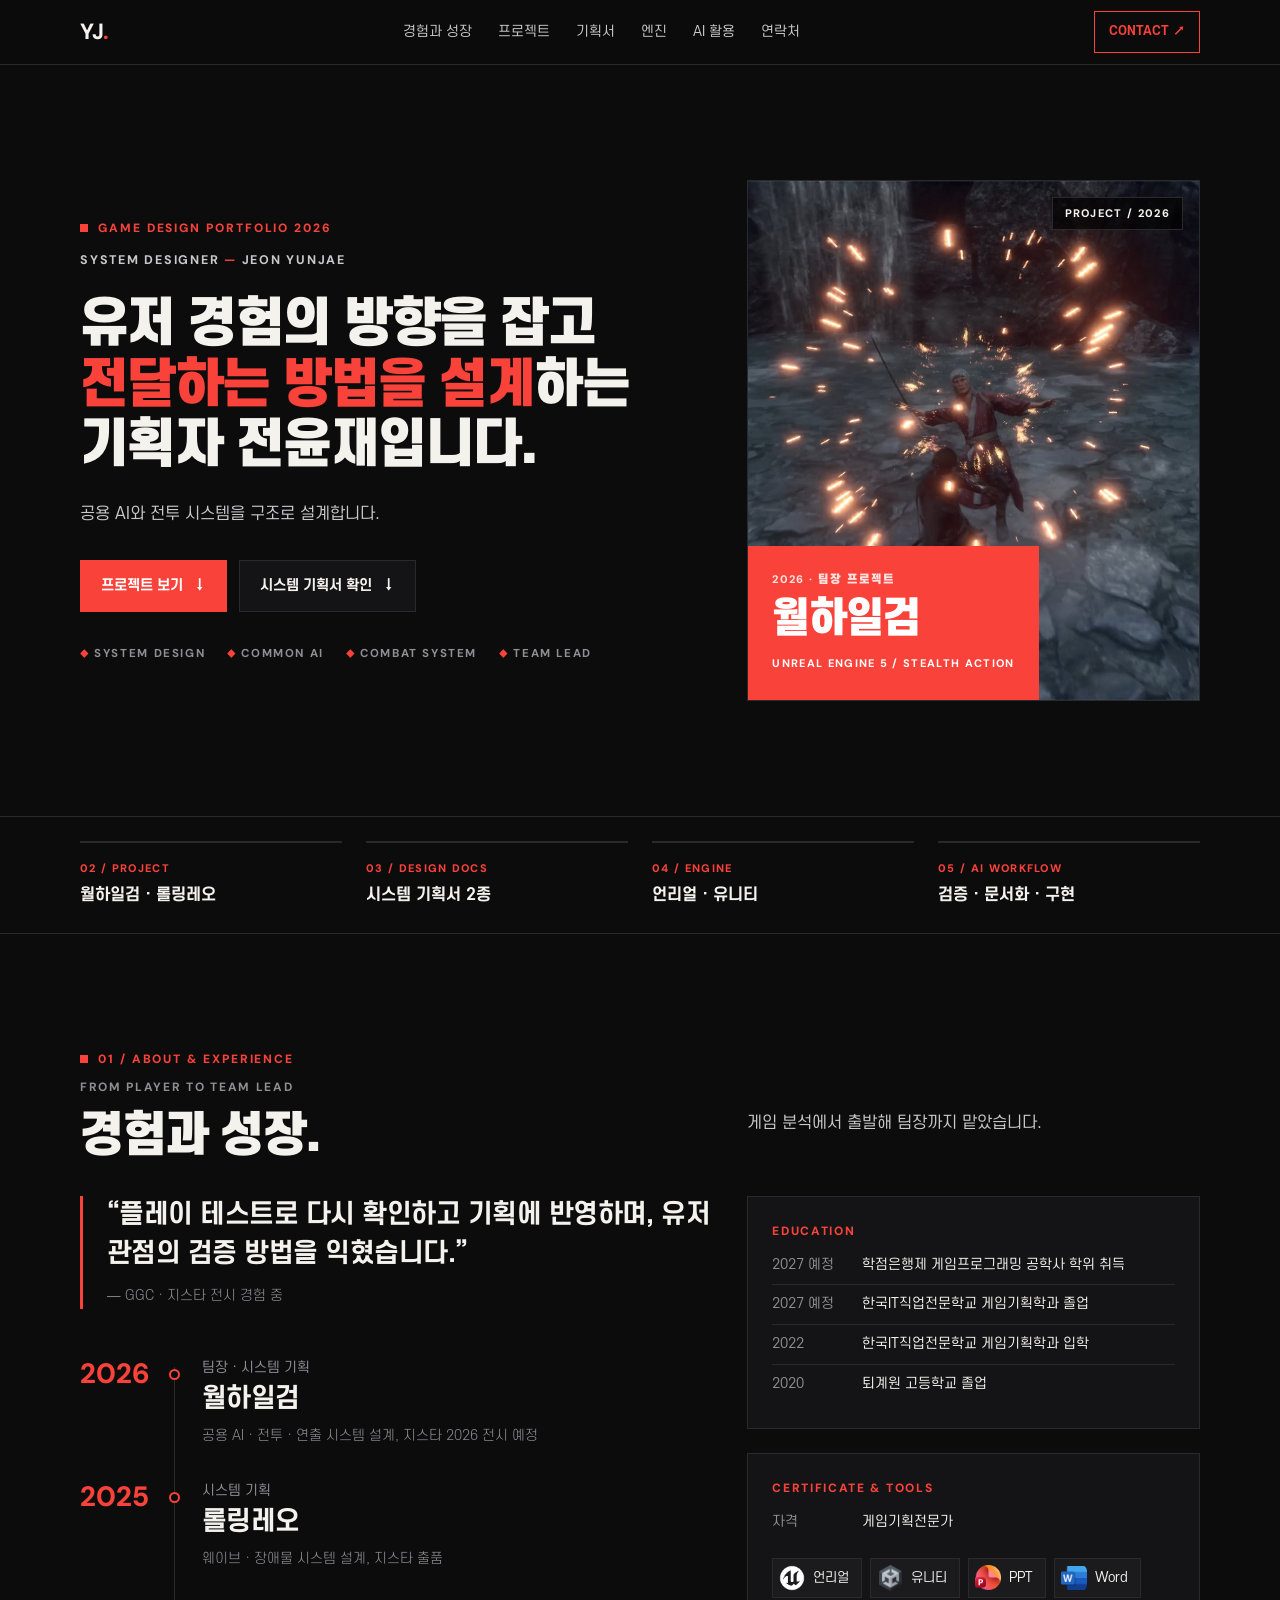
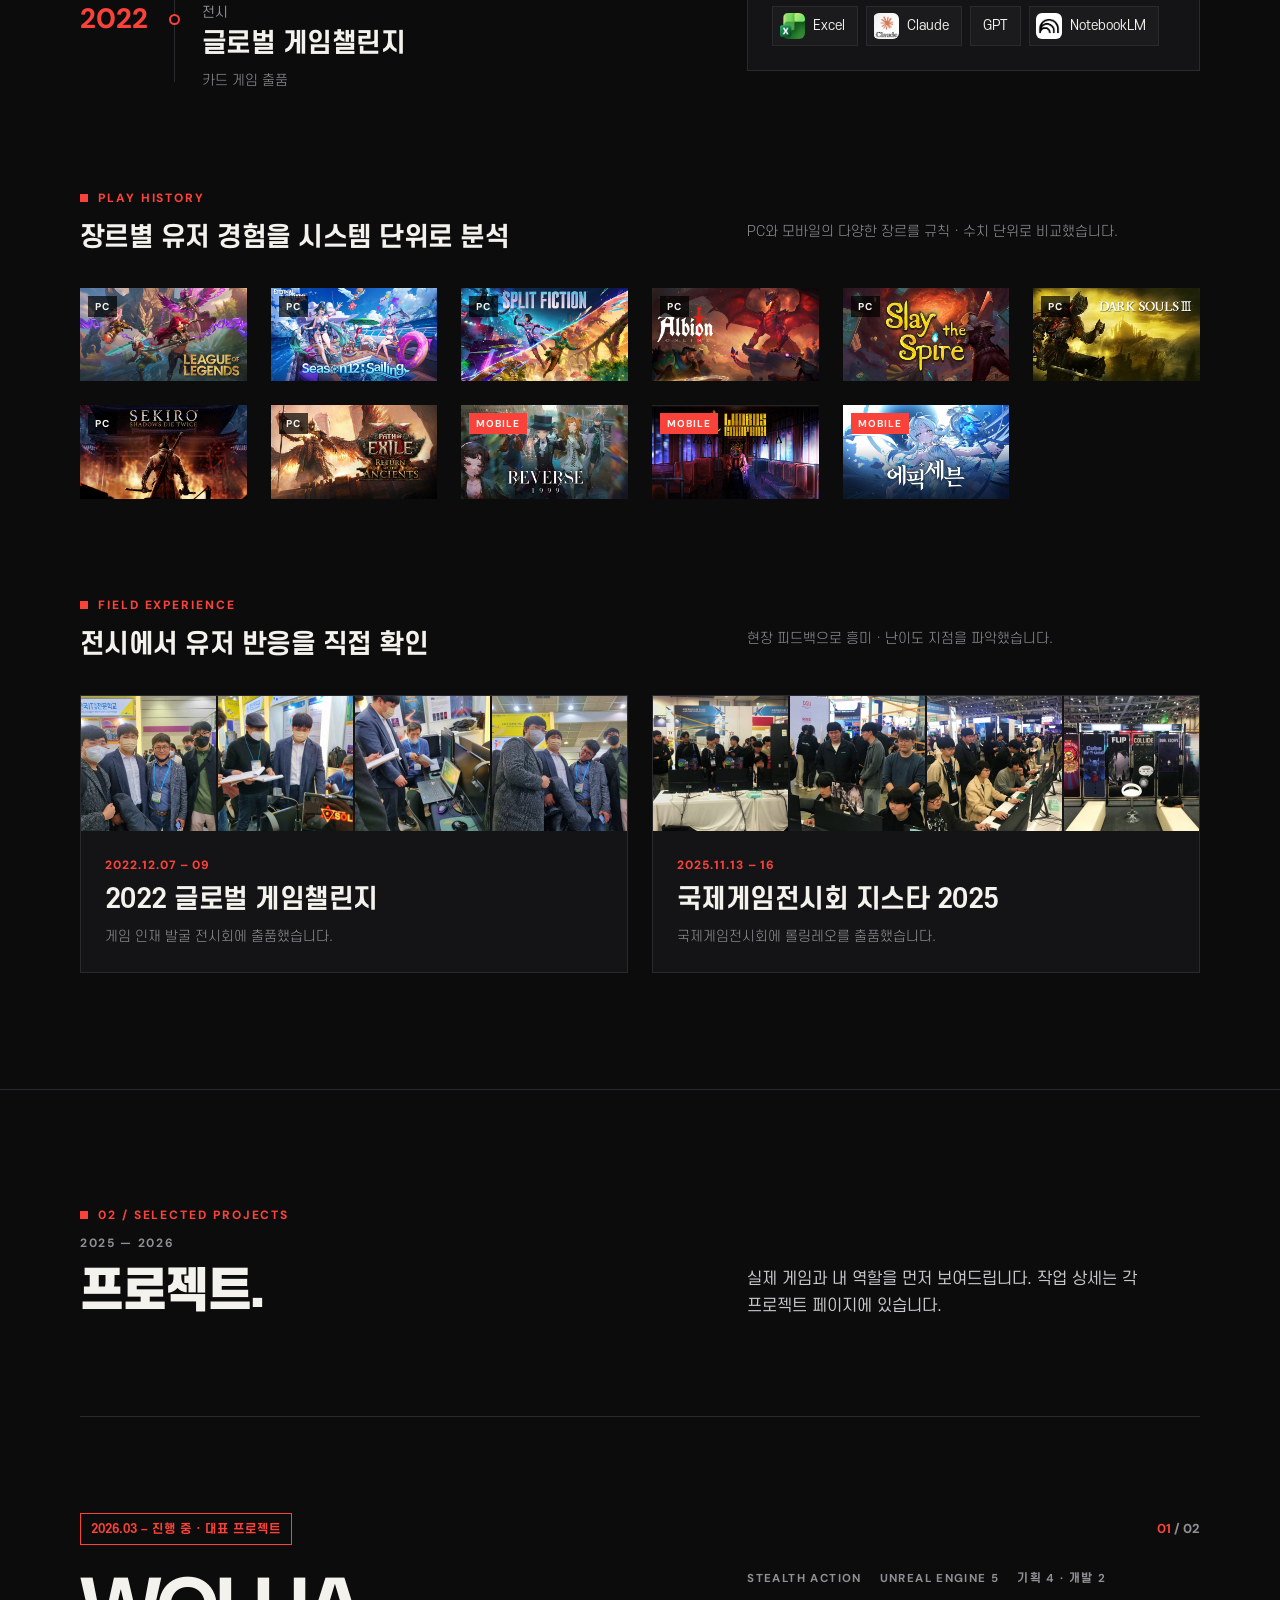
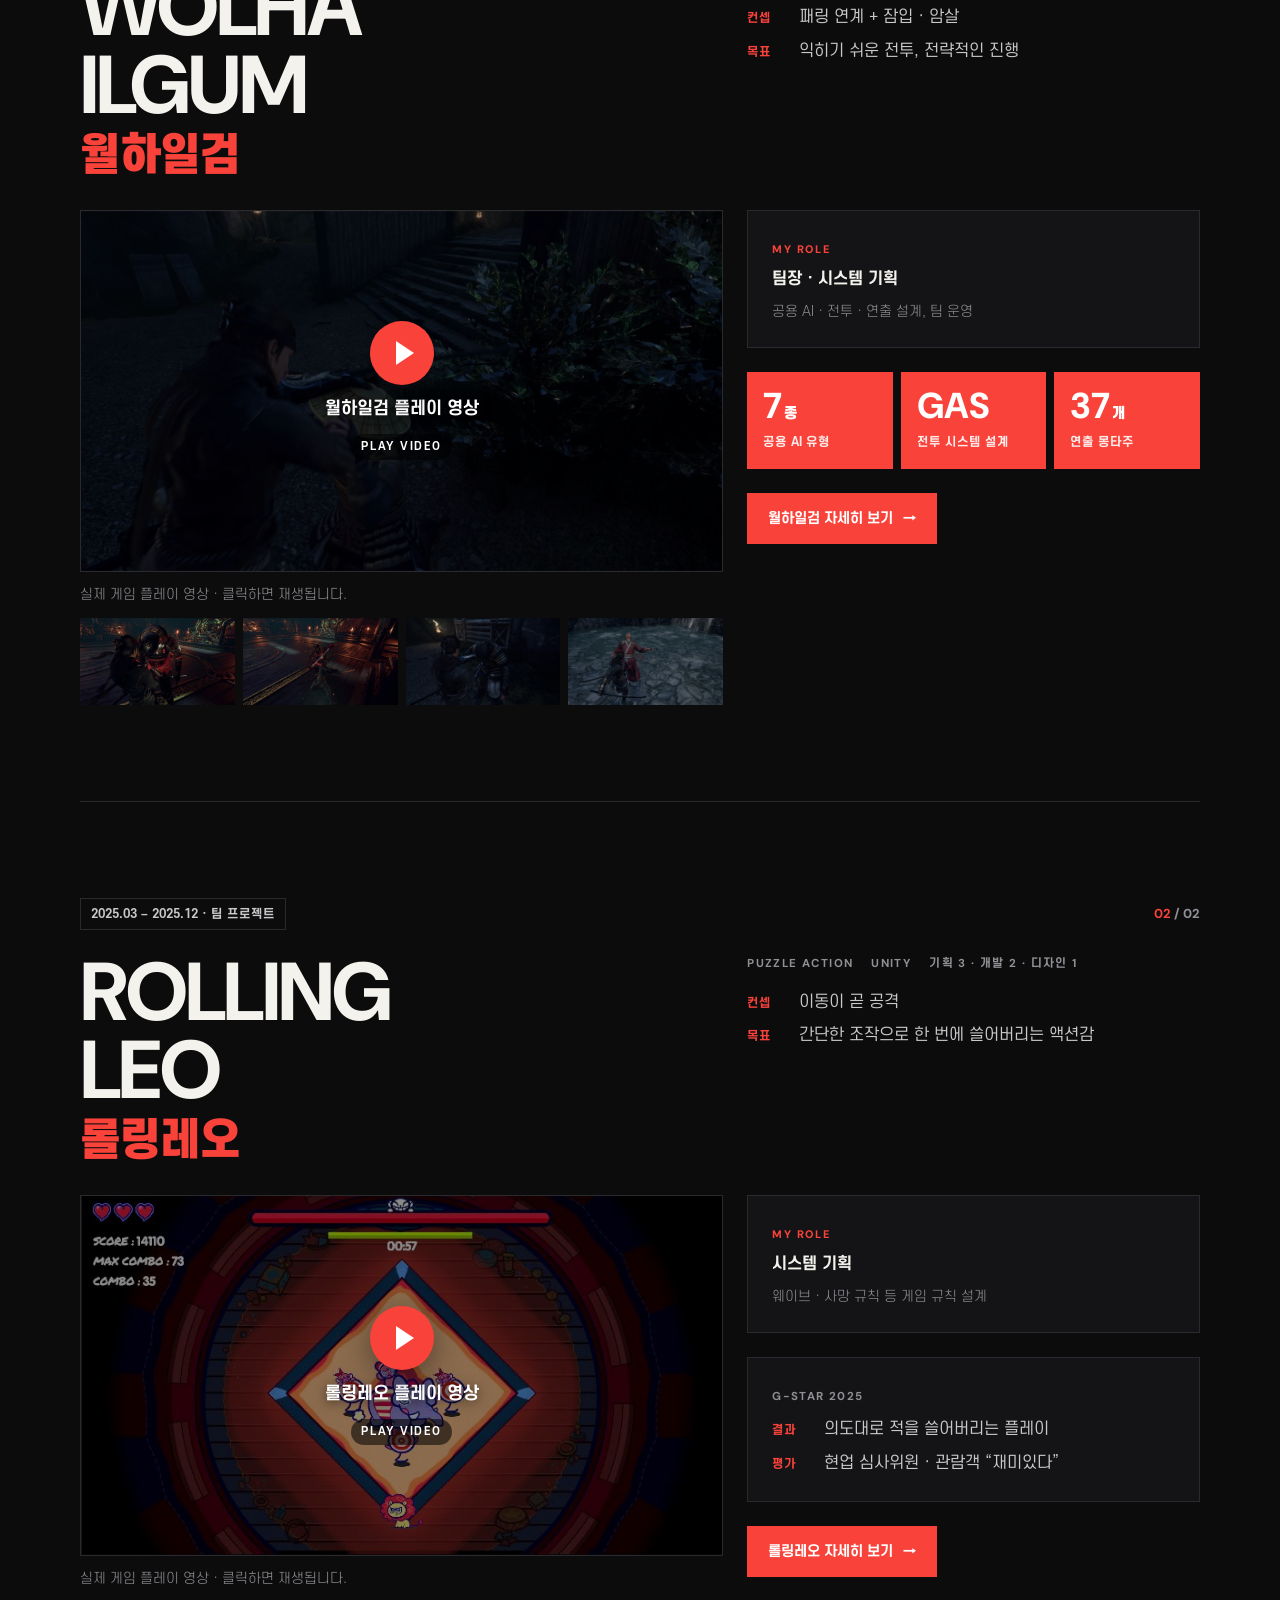
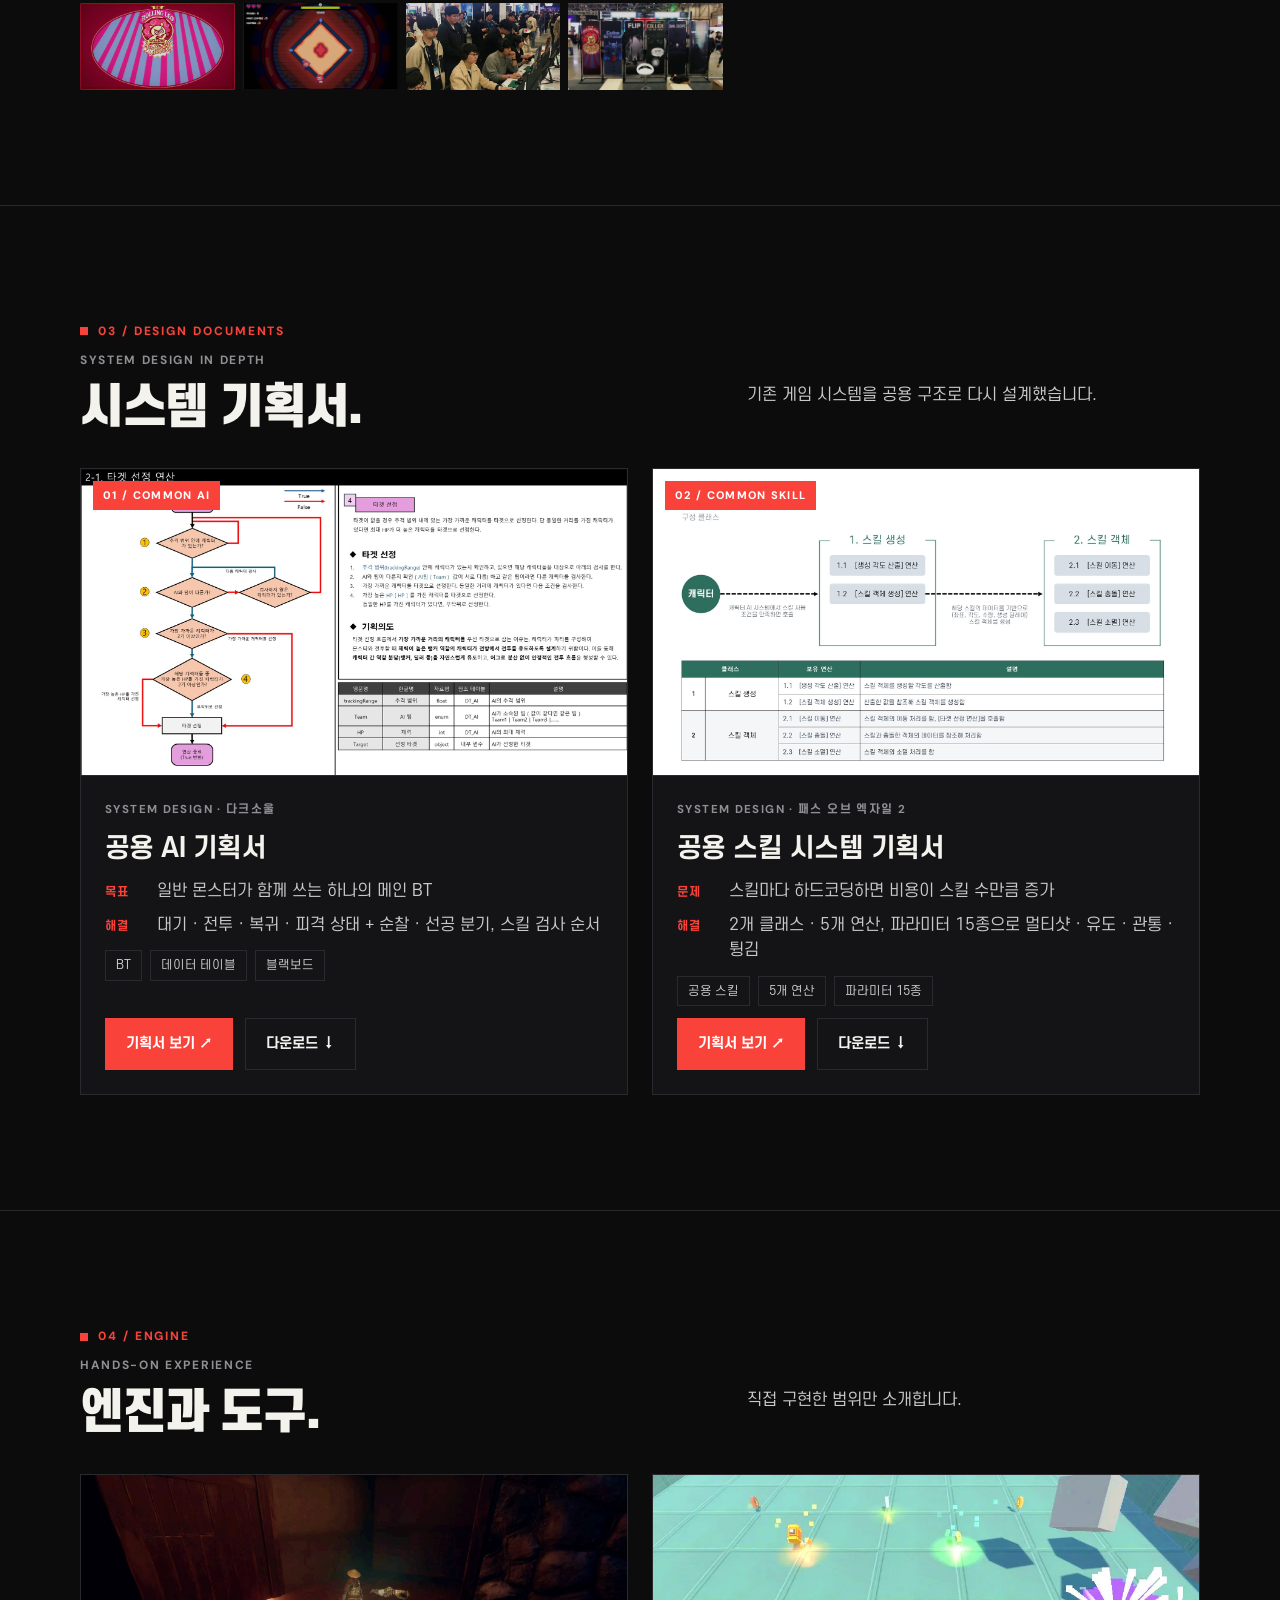
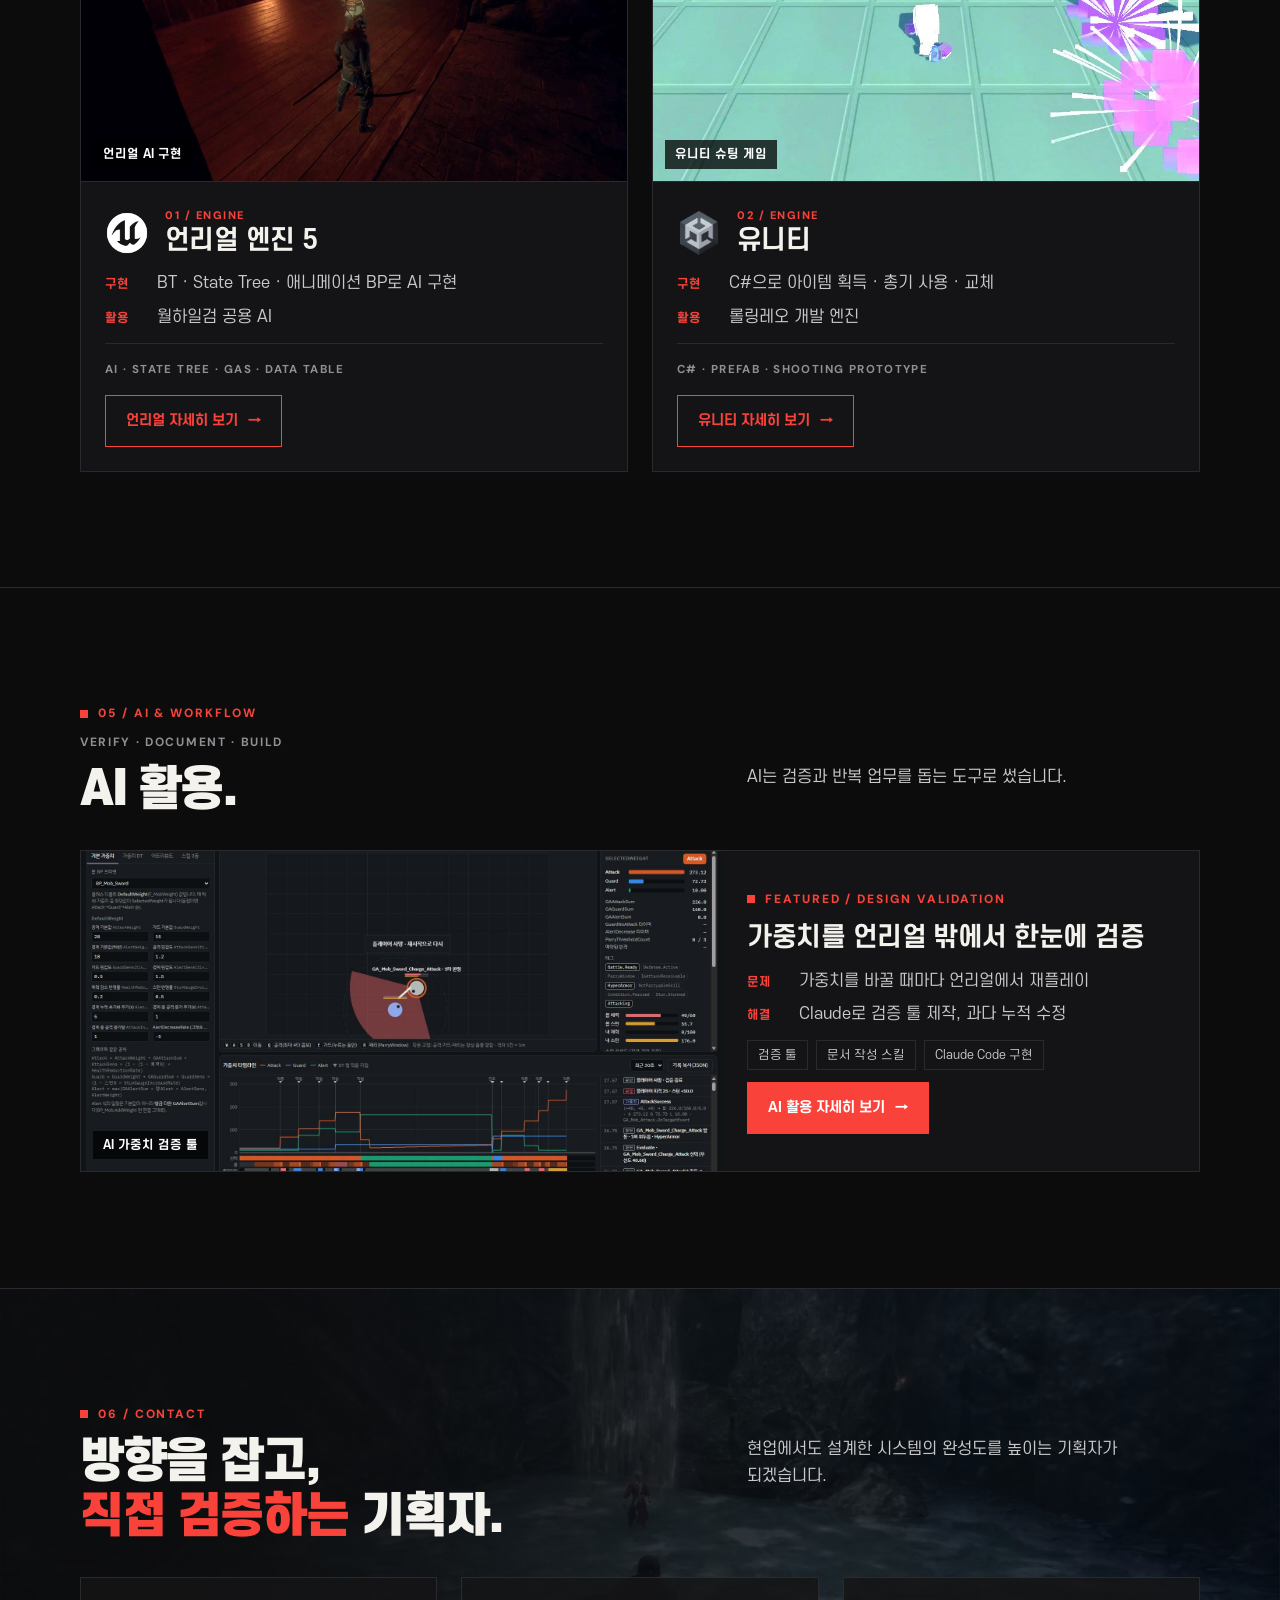
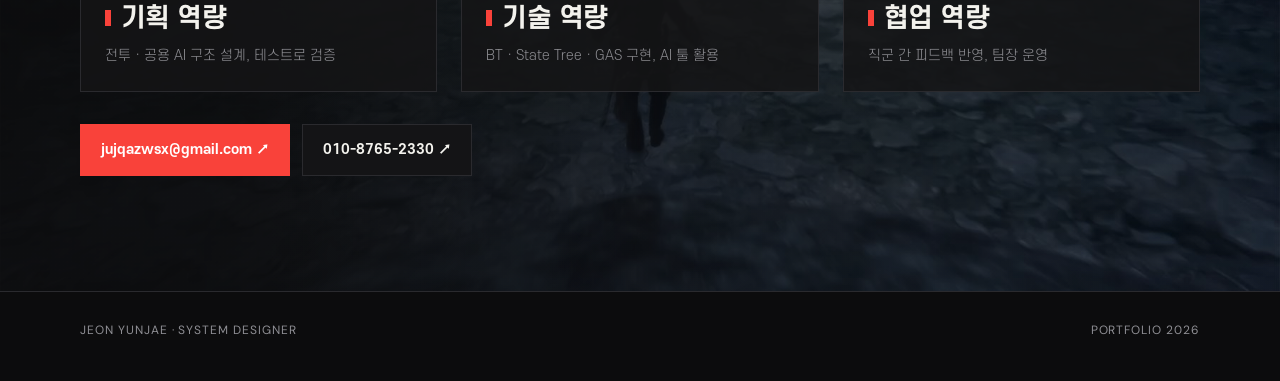
==== commit 4d3e6e5a: "Show combat system design instead of the gameplay tag count Co-Authored-By: Claude Opus 5.5 <noreply" ====
--- a/index.html
+++ b/index.html
@@ -4,7 +4,7 @@
 <meta charset="utf-8">
 <meta name="viewport" content="width=device-width, initial-scale=1">
 <title>전윤재 | 시스템 기획 포트폴리오</title>
-<meta name="description" content="유저 경험의 방향을 잡고 전달하는 방법을 설계하는 시스템 기획자 전윤재의 포트폴리오 — 시안 1">
+<meta name="description" content="유저 경험의 방향을 잡고 전달하는 방법을 설계하는 시스템 기획자 전윤재의 포트폴리오">
 <meta name="theme-color" content="#0c0c0d">
 <!-- 링크 공유 미리보기 (GitHub Pages 주소) -->
 <meta property="og:type" content="website">
@@ -228,7 +228,7 @@
           </div>
           <div class="mini-stats">
             <div><b>7<small>종</small></b><span>공용 AI 유형</span></div>
-            <div><b>42<small>개</small></b><span>게임플레이 태그</span></div>
+            <div><b>GAS</b><span>전투 시스템 설계</span></div>
             <div><b>37<small>개</small></b><span>연출 몽타주</span></div>
           </div>
           <div class="btns"><a class="btn primary more-link" href="wolha.html">월하일검 자세히 보기</a></div>
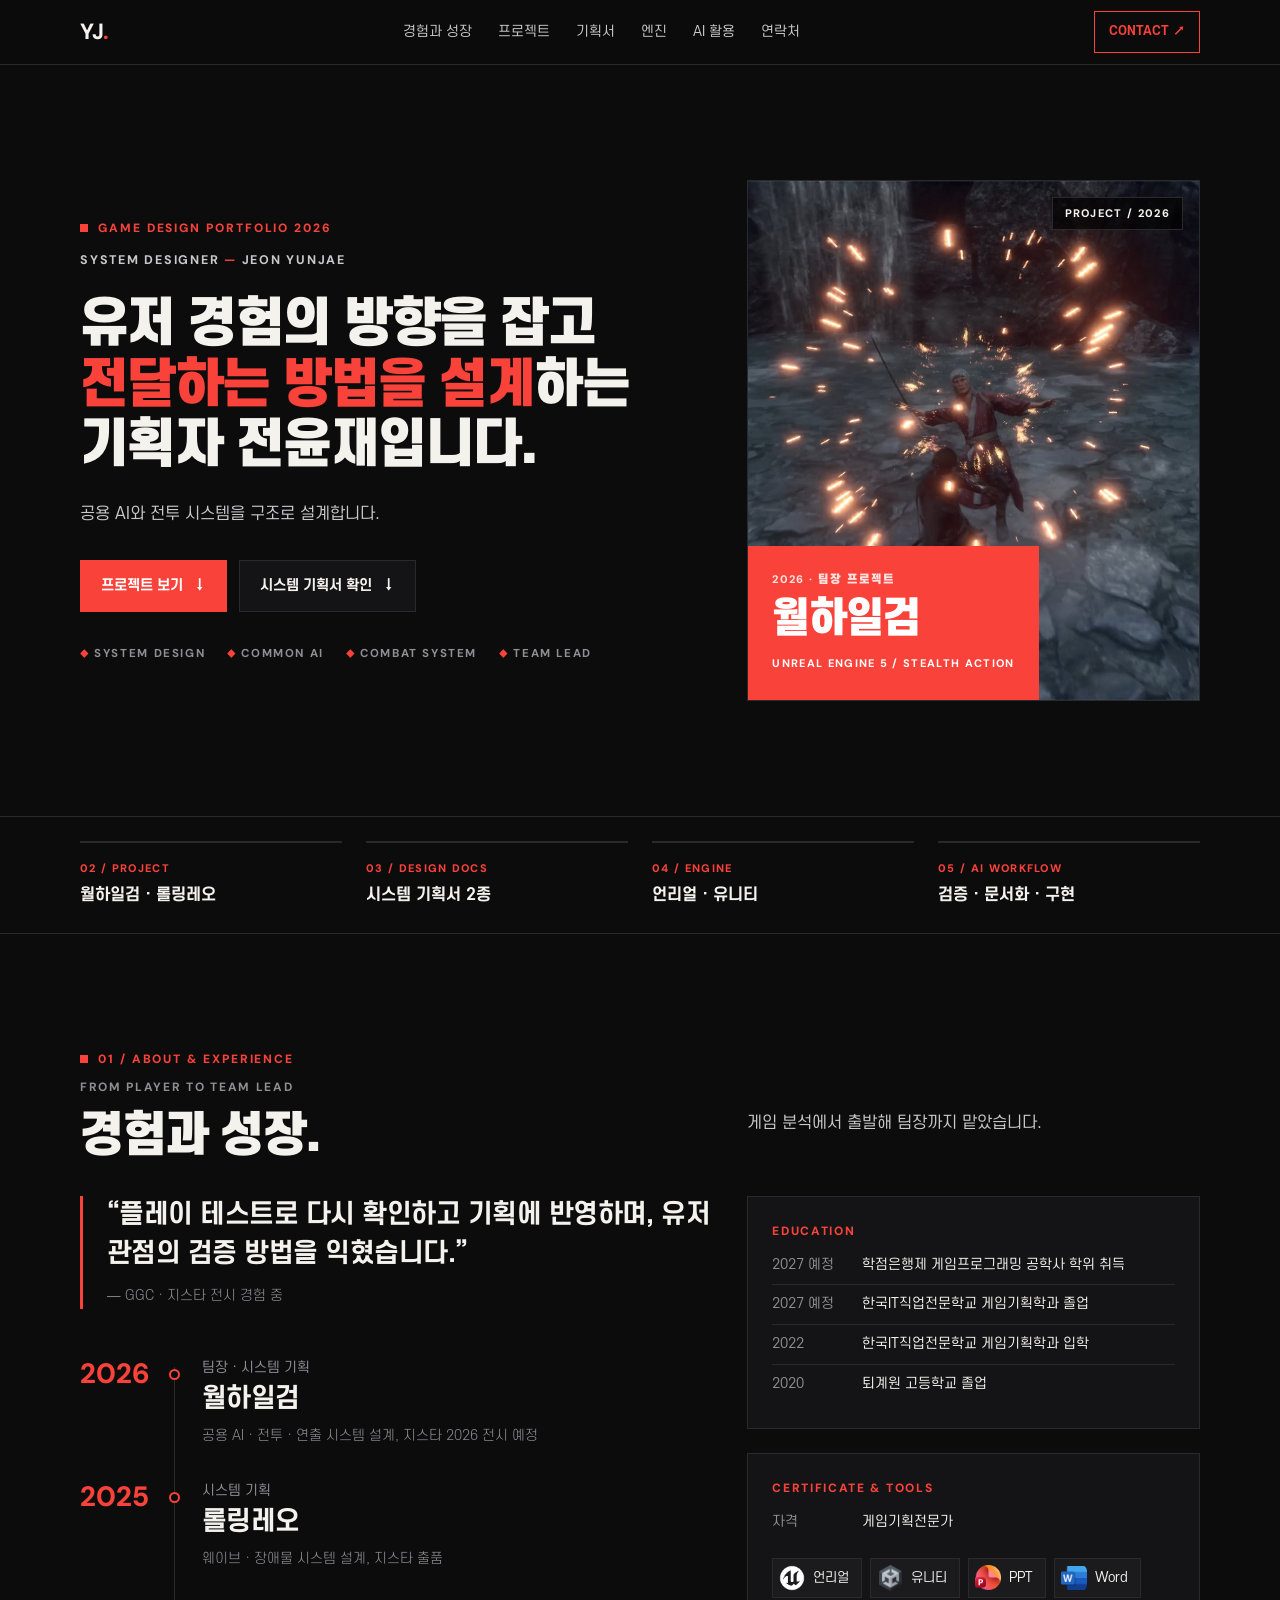
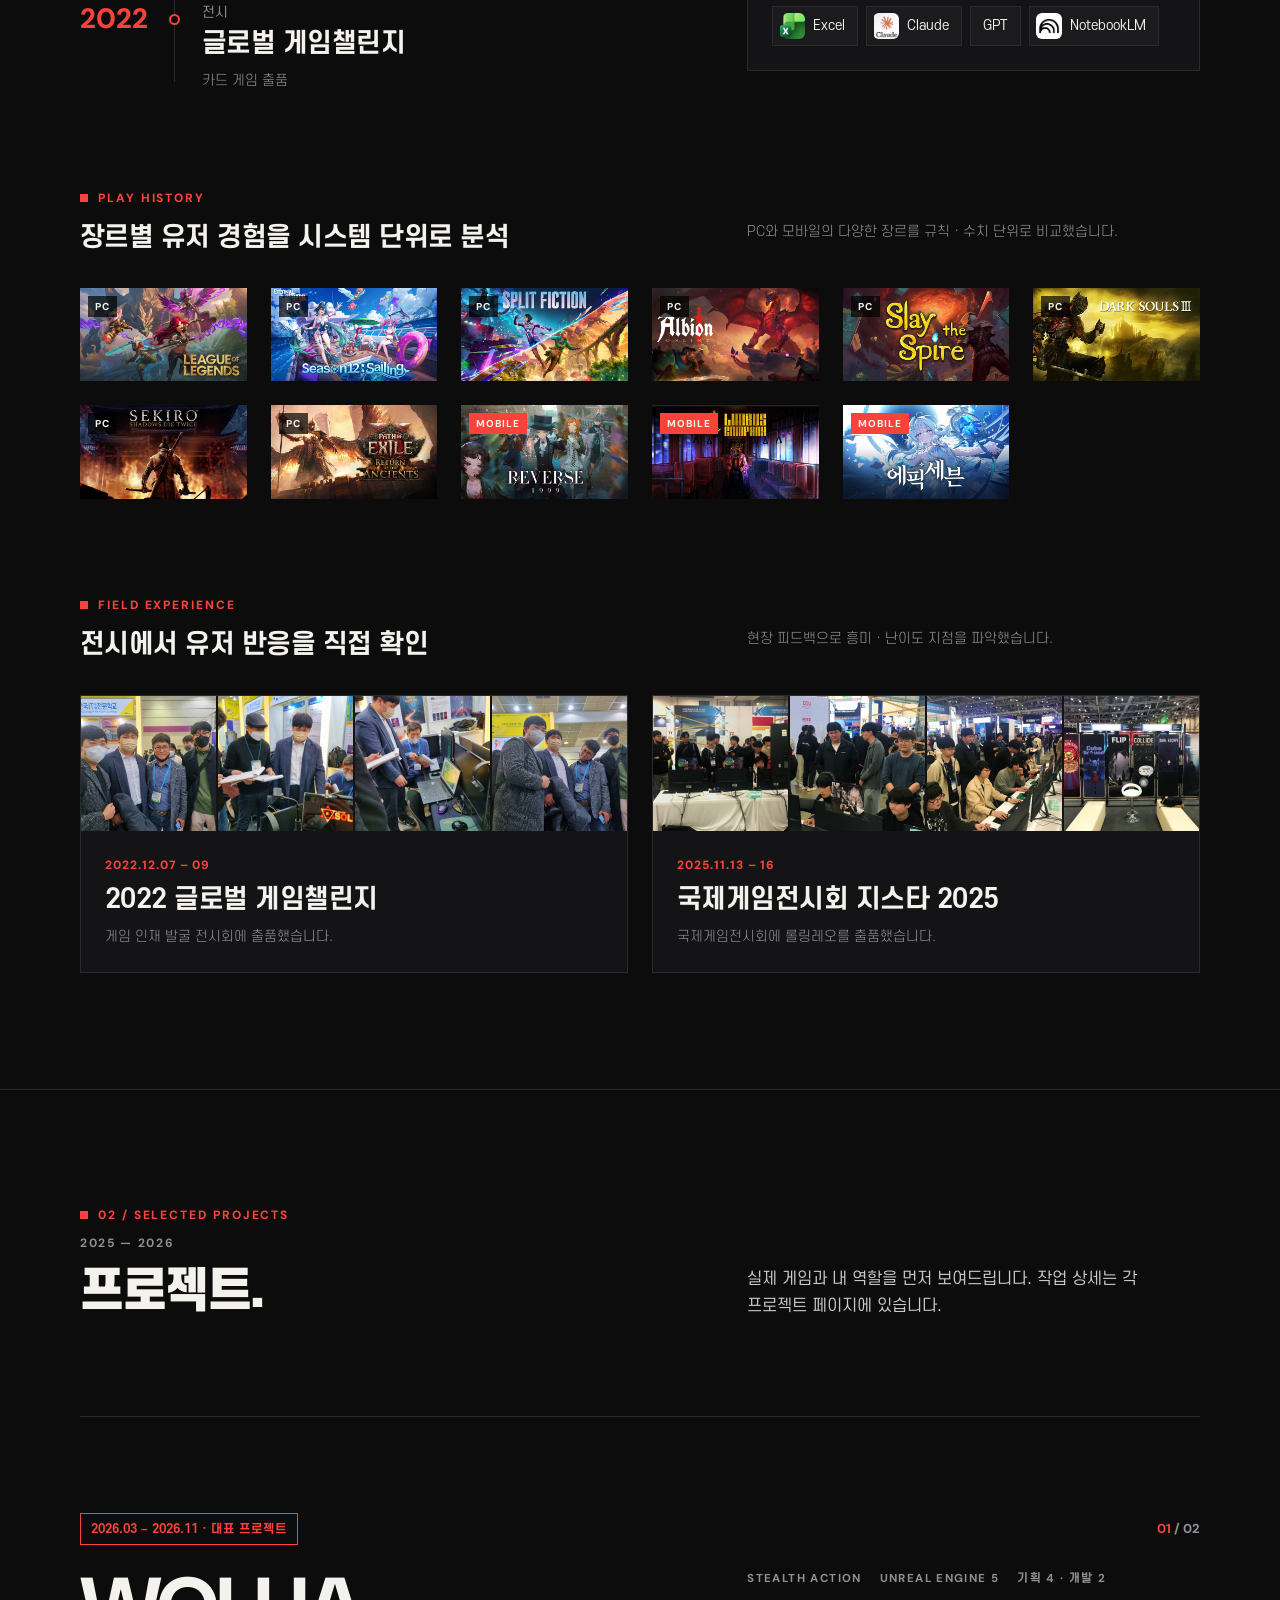
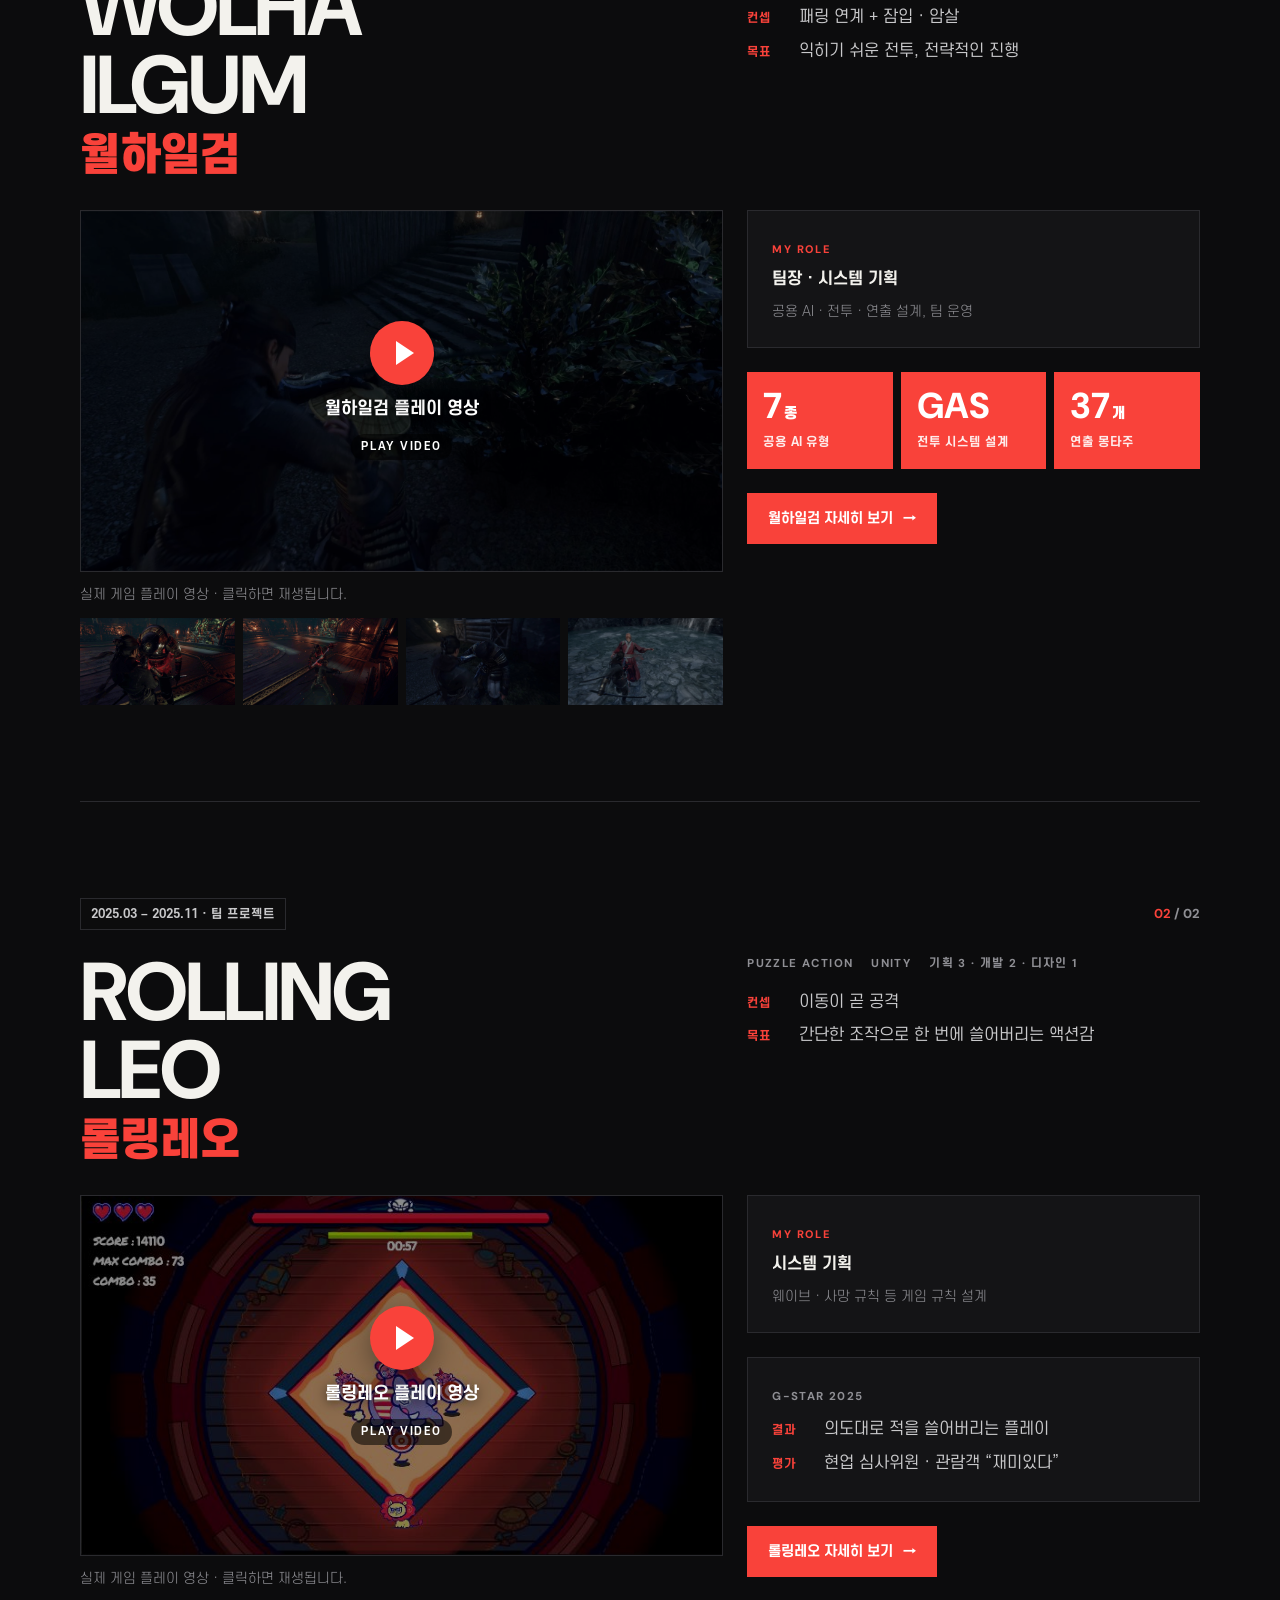
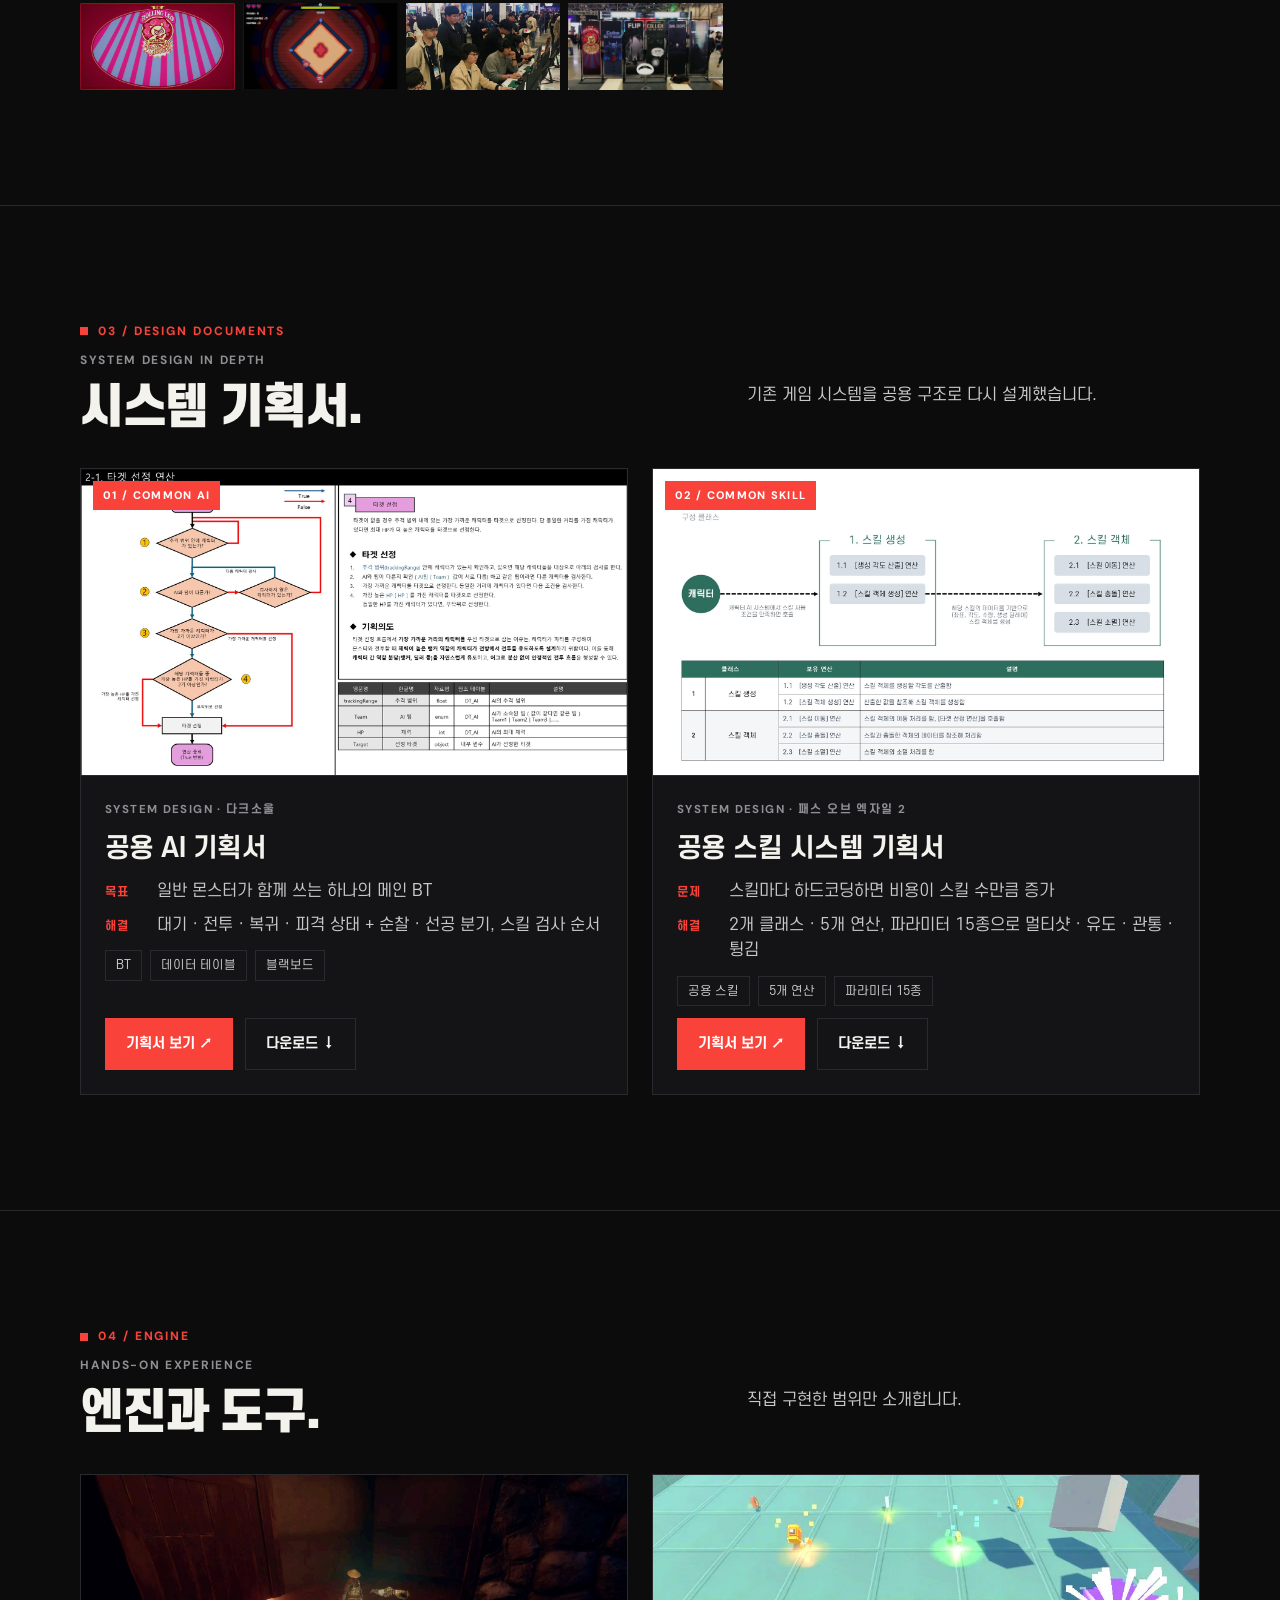
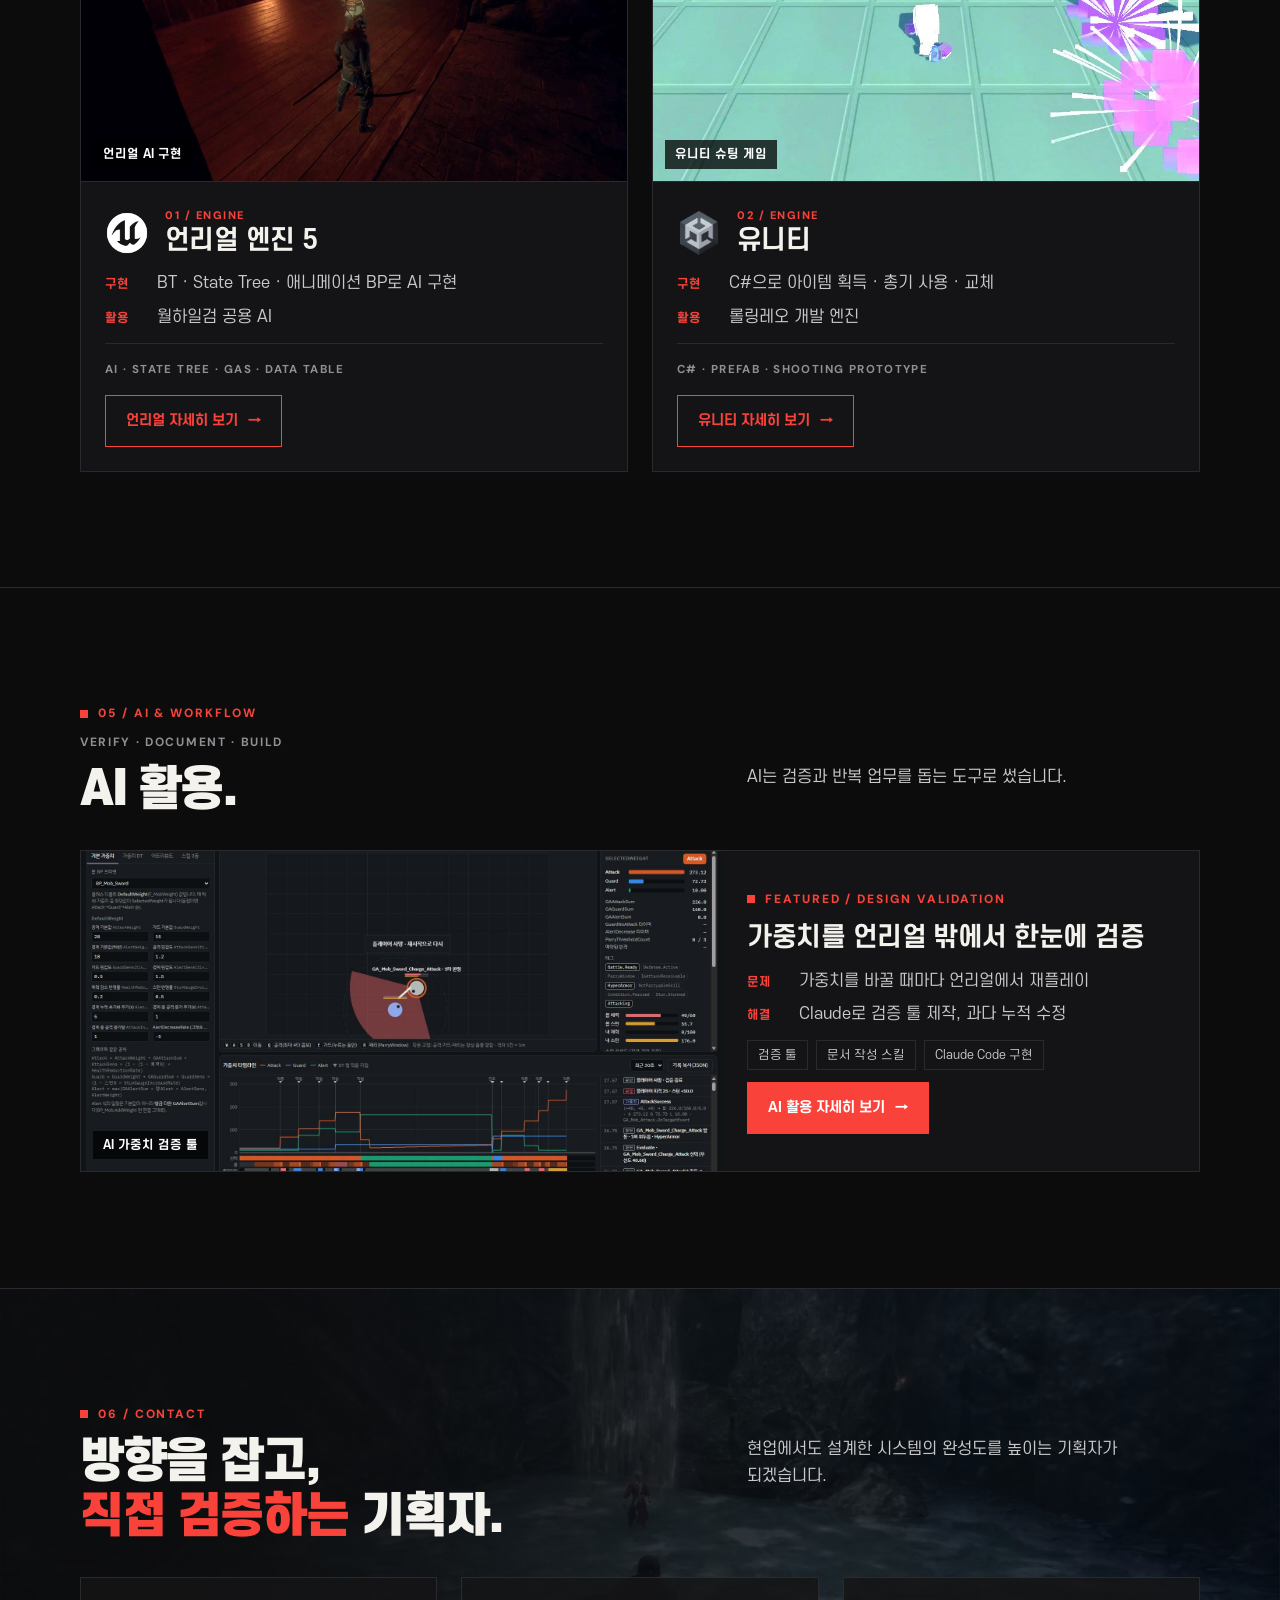
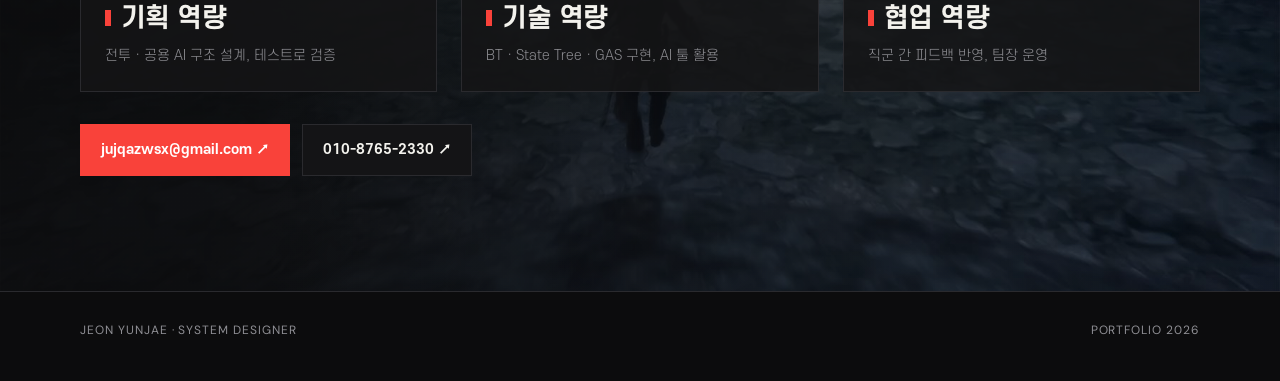
==== commit 0125b8d3: "Replace idle AI scene in common AI video; update project periods Co-Authored-By: Claude Opus 5.5 <no" ====
--- a/index.html
+++ b/index.html
@@ -200,7 +200,7 @@
 
     <!-- 월하일검 -->
     <article class="block-line" id="wolha">
-      <div class="proj-no"><span class="chip">2026.03 – 진행 중 · 대표 프로젝트</span><span class="cnt"><b>01</b> / 02</span></div>
+      <div class="proj-no"><span class="chip">2026.03 – 2026.11 · 대표 프로젝트</span><span class="cnt"><b>01</b> / 02</span></div>
       <div class="head">
         <h3 class="ttl big-title">WOLHA<br>ILGUM<span class="ko">월하일검</span></h3>
         <div class="txt">
@@ -239,7 +239,7 @@
 
     <!-- 롤링레오 -->
     <article class="block-line" id="rolling">
-      <div class="proj-no"><span class="chip ghost">2025.03 – 2025.12 · 팀 프로젝트</span><span class="cnt"><b>02</b> / 02</span></div>
+      <div class="proj-no"><span class="chip ghost">2025.03 – 2025.11 · 팀 프로젝트</span><span class="cnt"><b>02</b> / 02</span></div>
       <div class="head">
         <h3 class="ttl big-title">ROLLING<br>LEO<span class="ko">롤링레오</span></h3>
         <div class="txt">
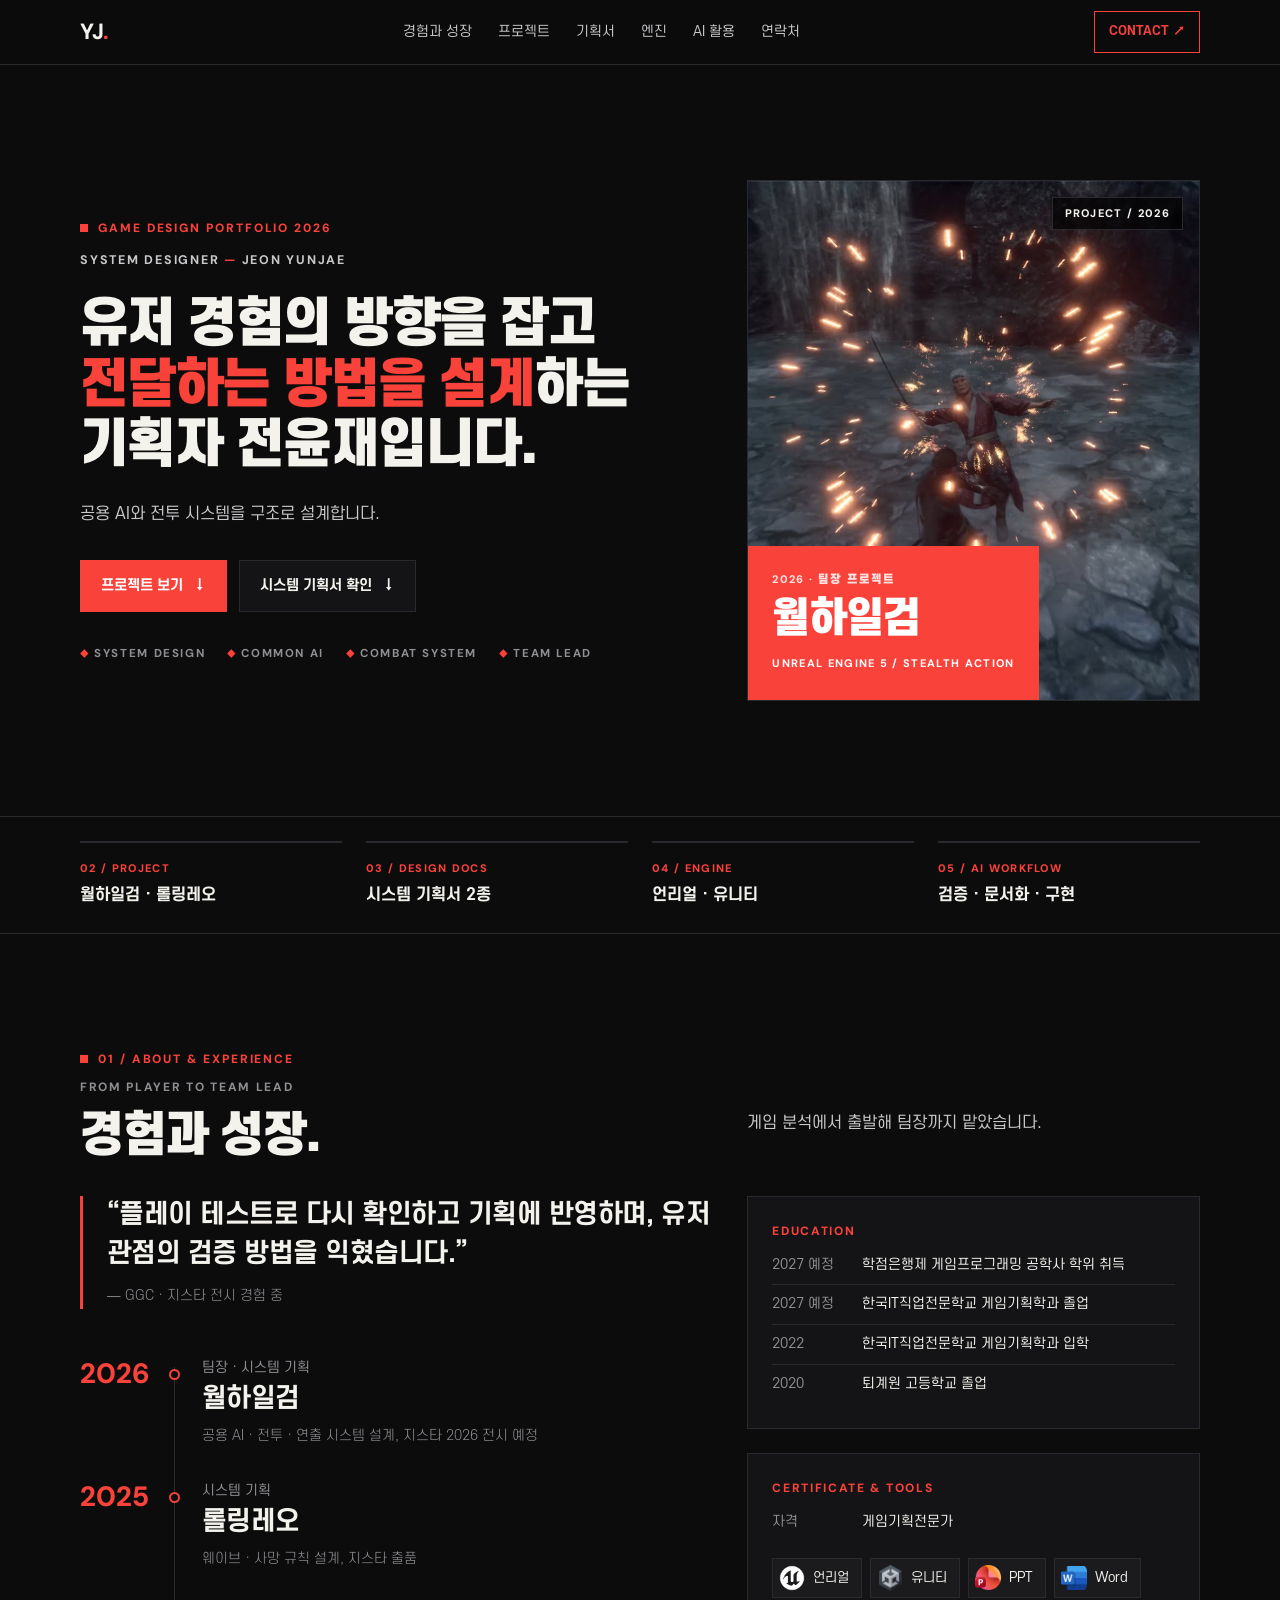
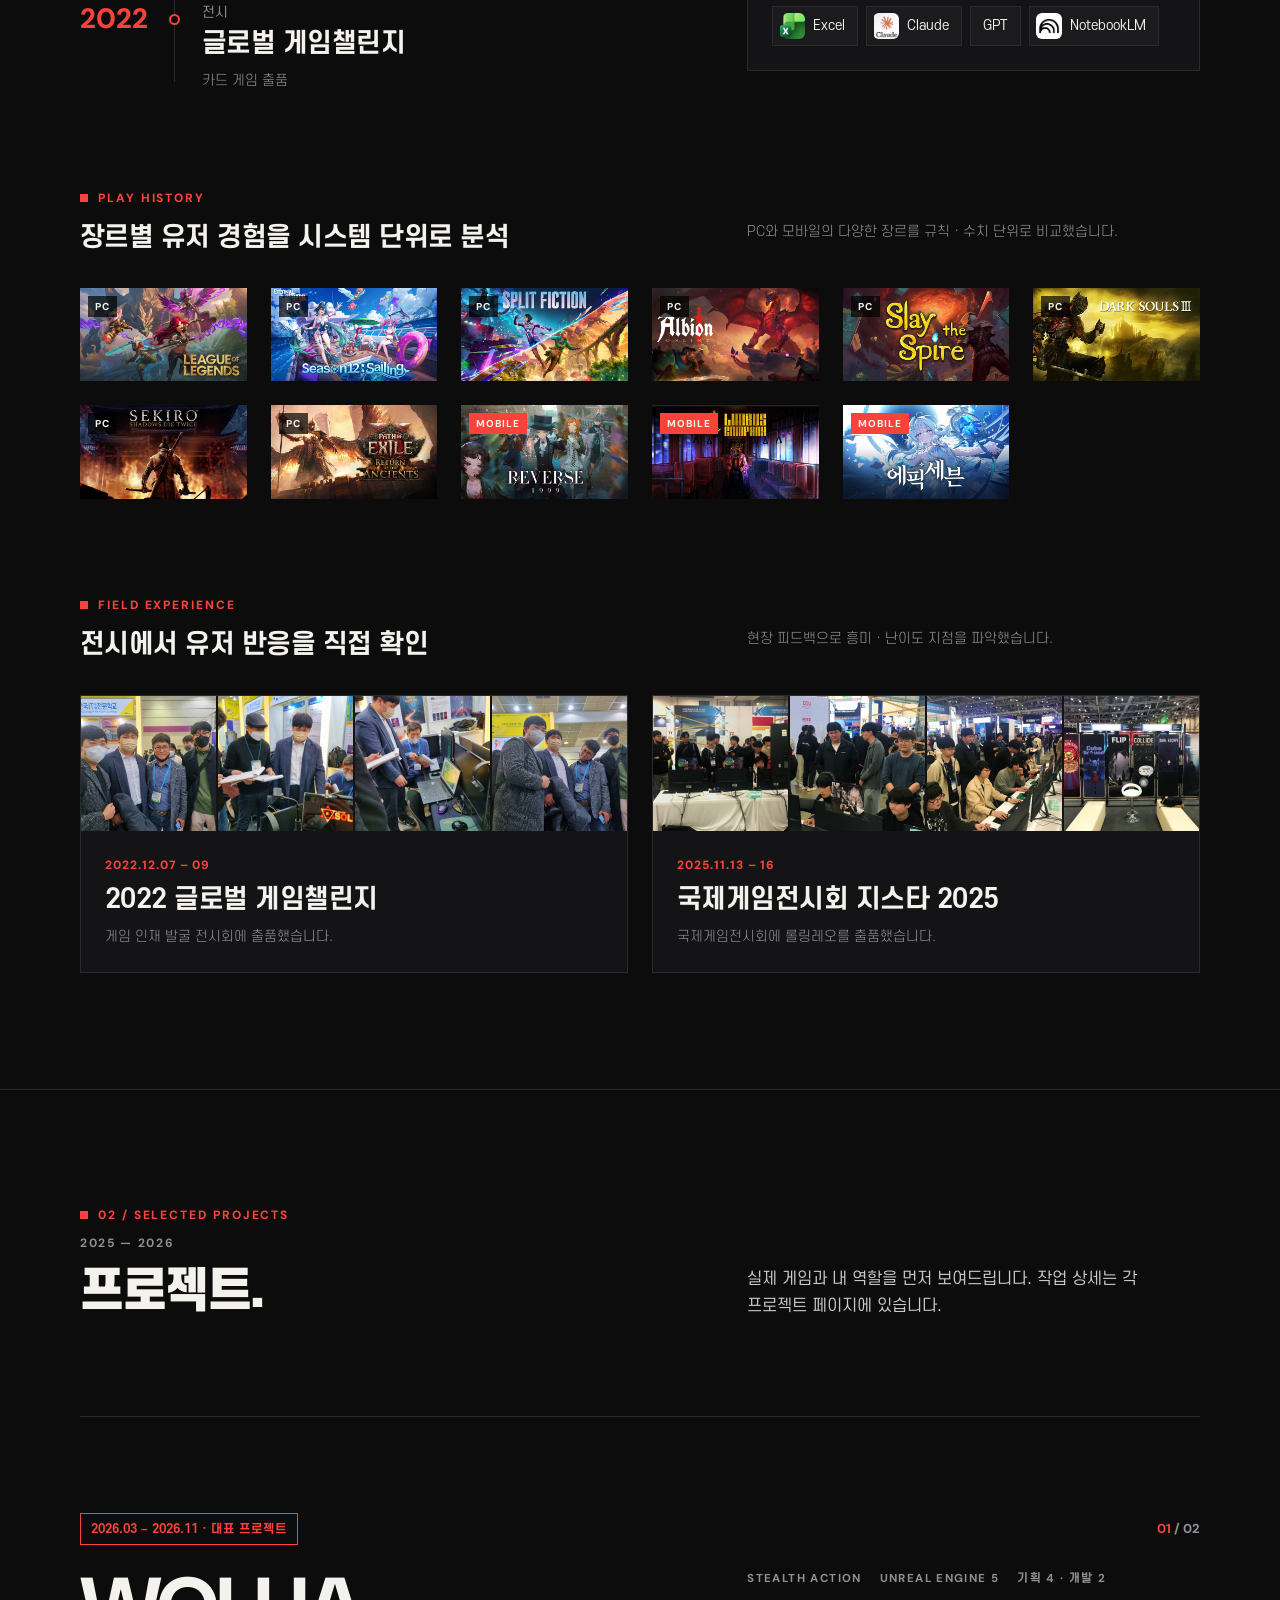
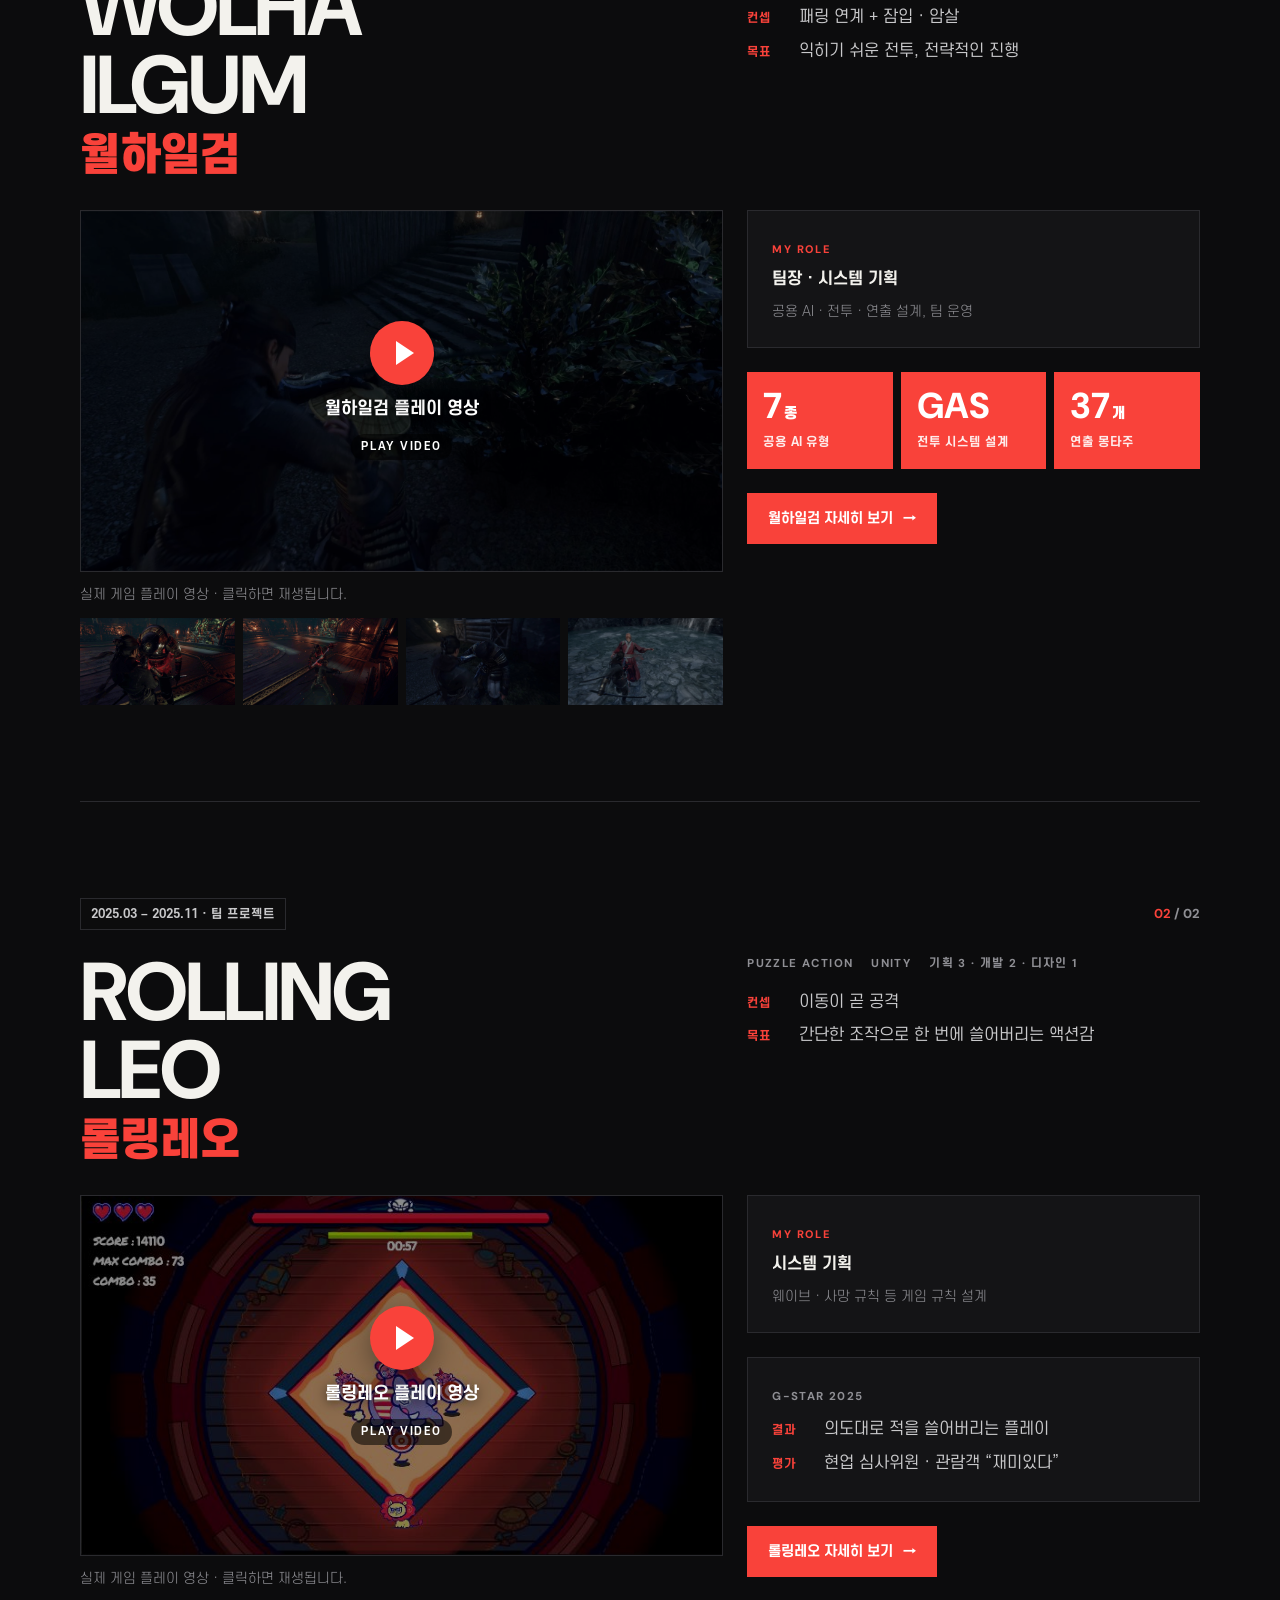
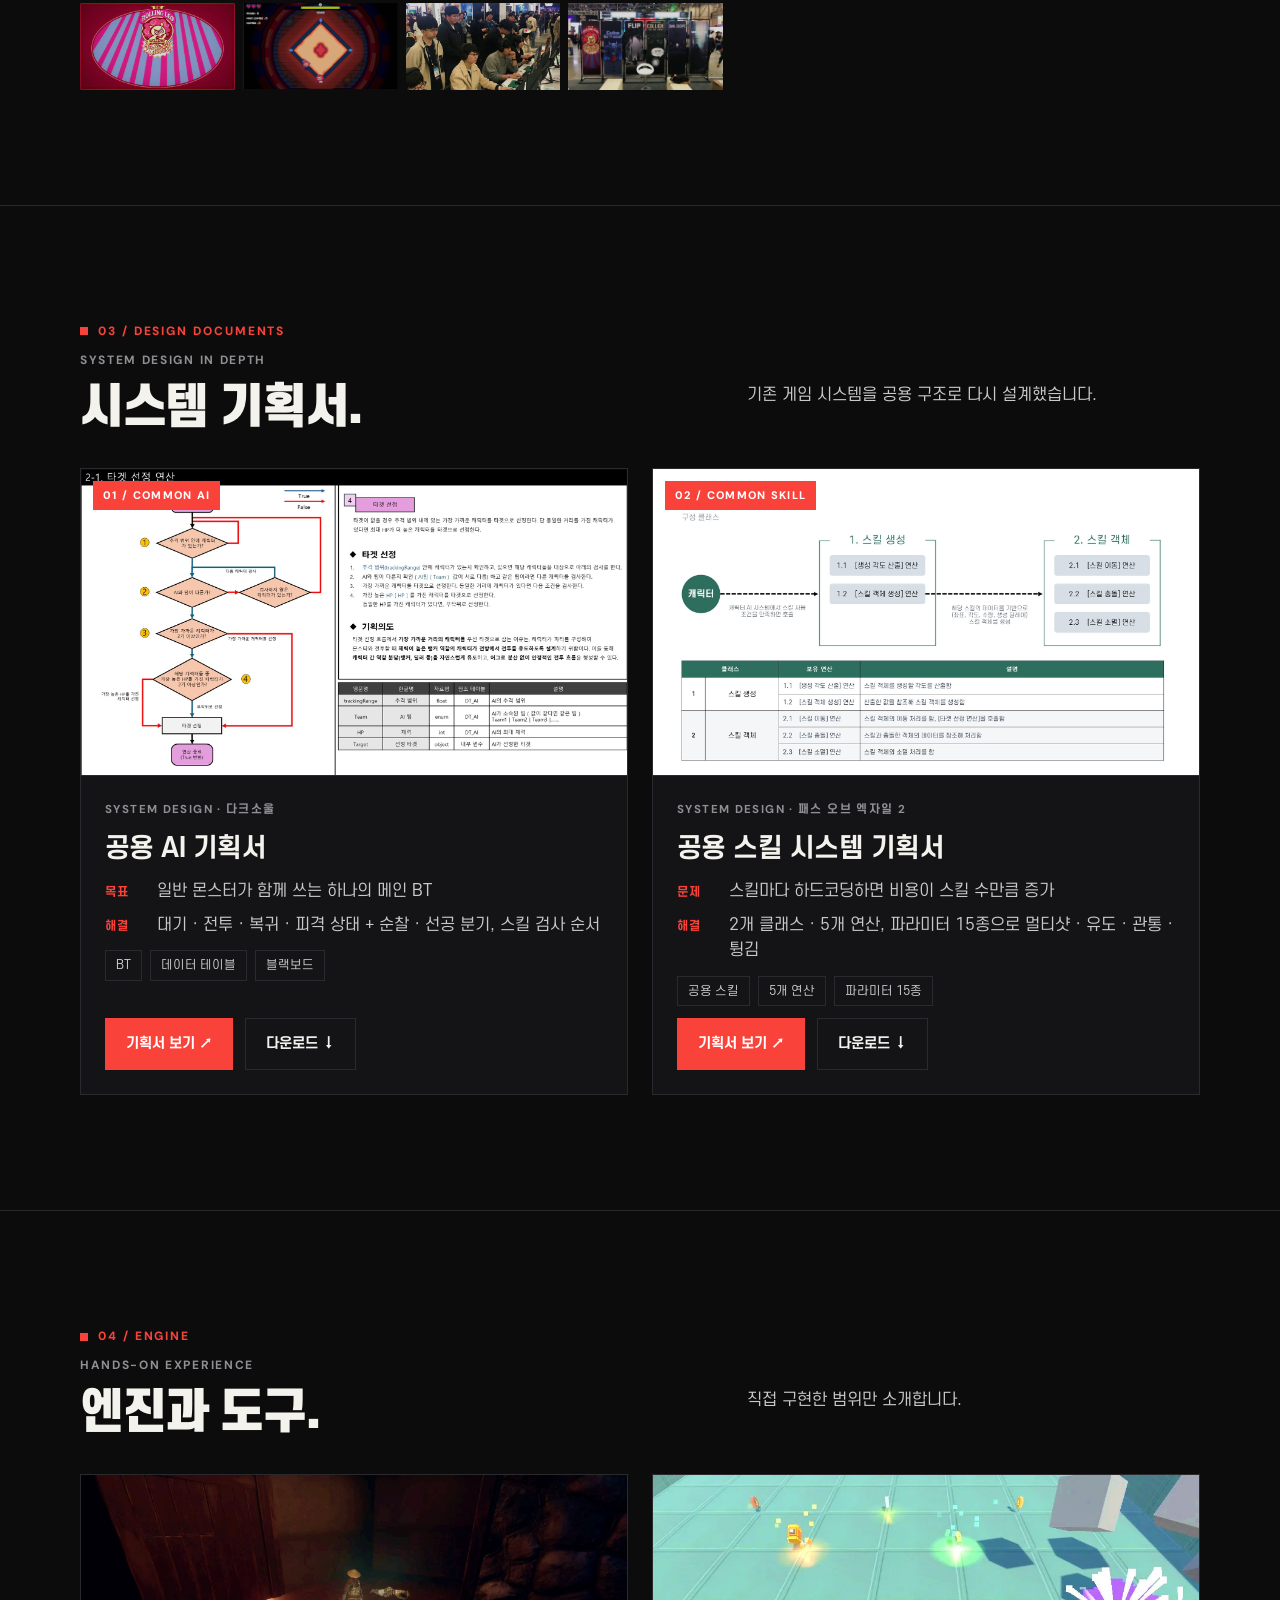
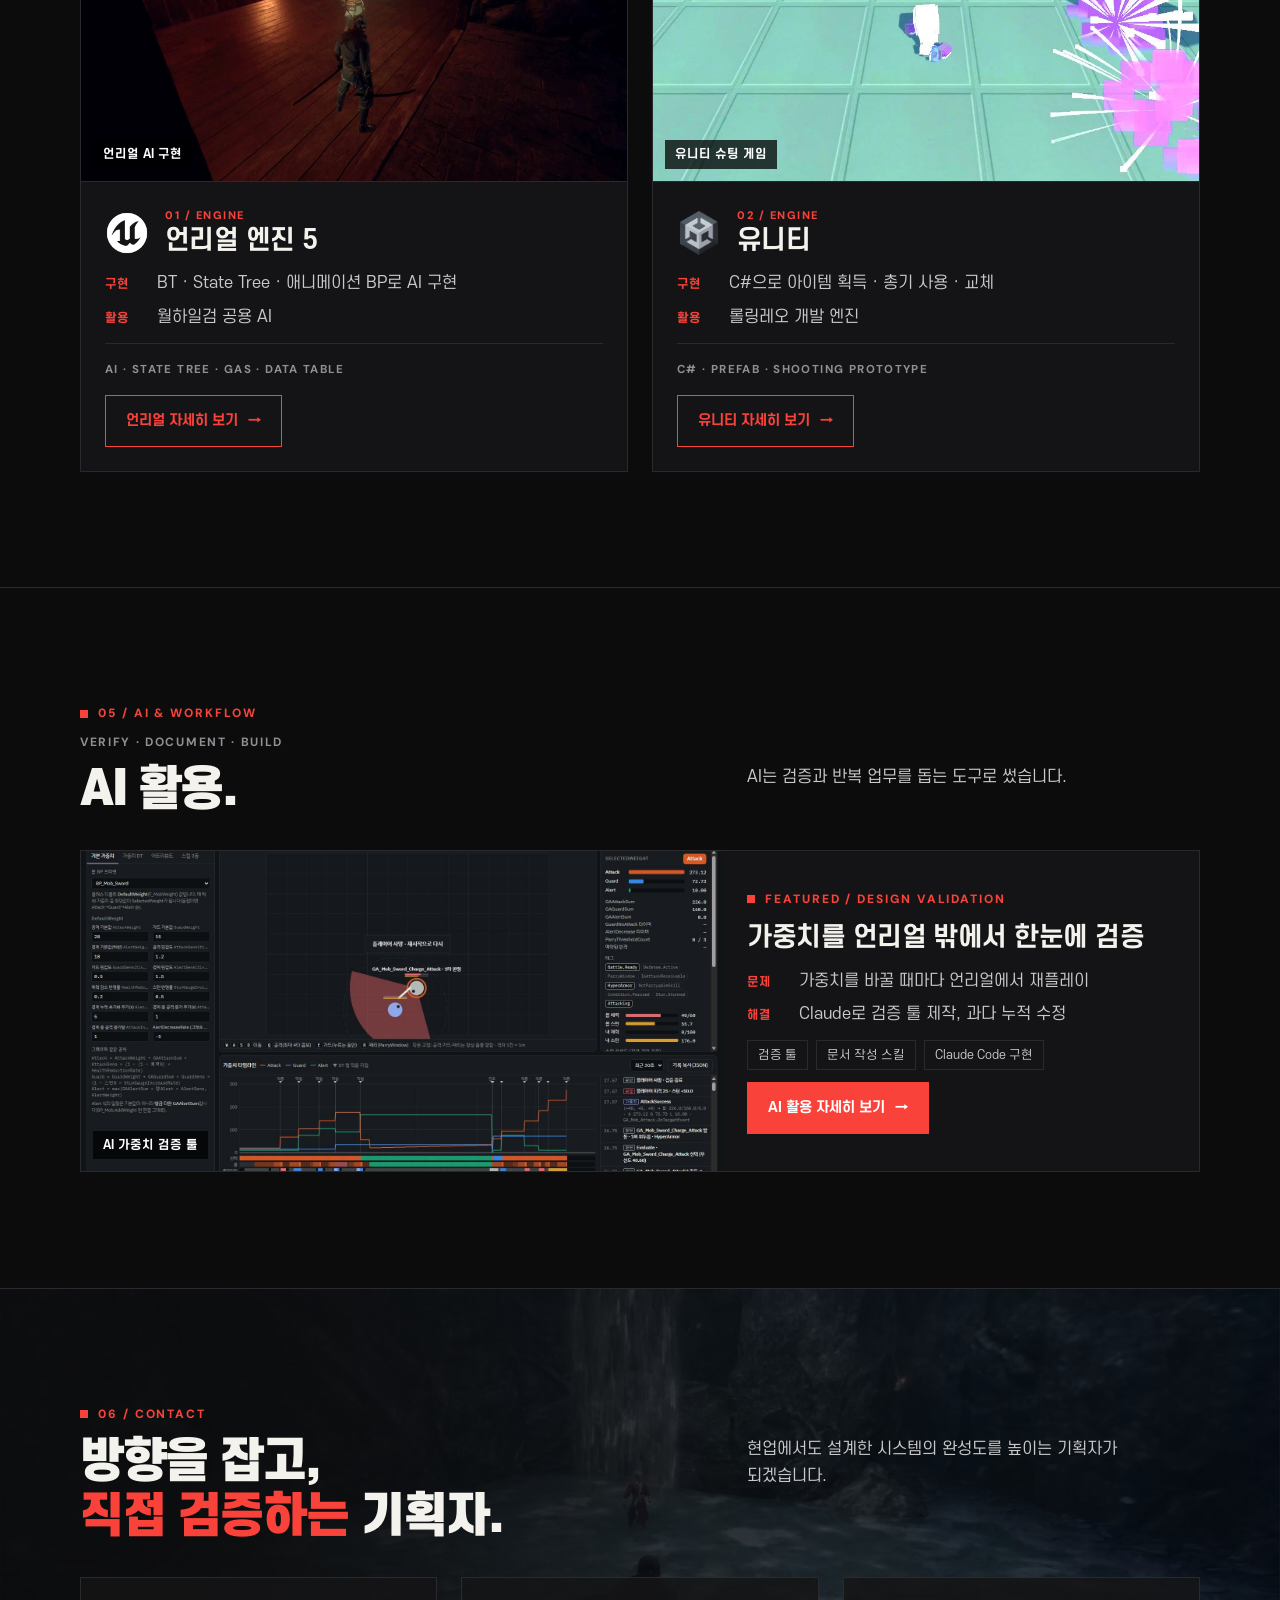
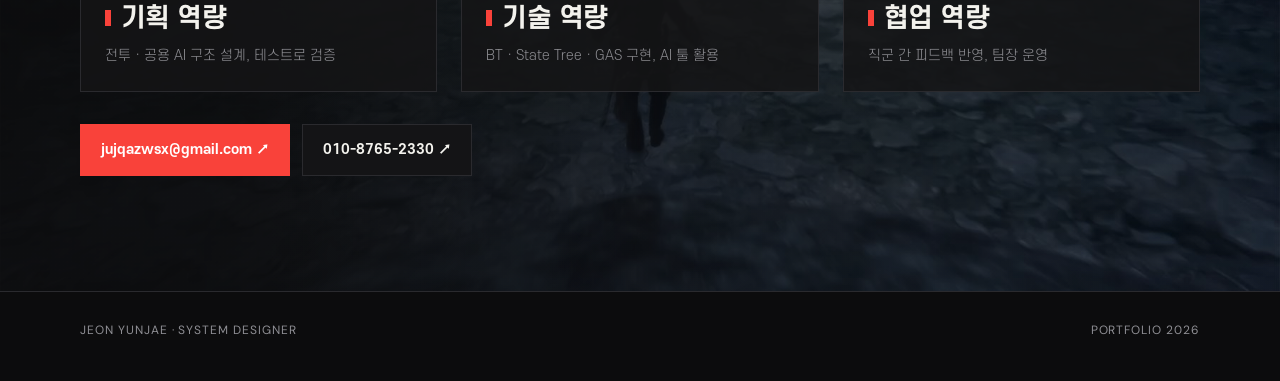
==== commit 298d38d3: "Align Rolling Leo timeline wording with detail page Co-Authored-By: Claude Opus 5.5 <noreply@anthrop" ====
--- a/index.html
+++ b/index.html
@@ -93,7 +93,7 @@
           </li>
           <li>
             <div class="yr">2025</div>
-            <div><p class="role">시스템 기획</p><h3 class="t-h2">롤링레오</h3><p class="t-detail">웨이브 · 장애물 시스템 설계, 지스타 출품</p></div>
+            <div><p class="role">시스템 기획</p><h3 class="t-h2">롤링레오</h3><p class="t-detail">웨이브 · 사망 규칙 설계, 지스타 출품</p></div>
           </li>
           <li>
             <div class="yr">2022</div>
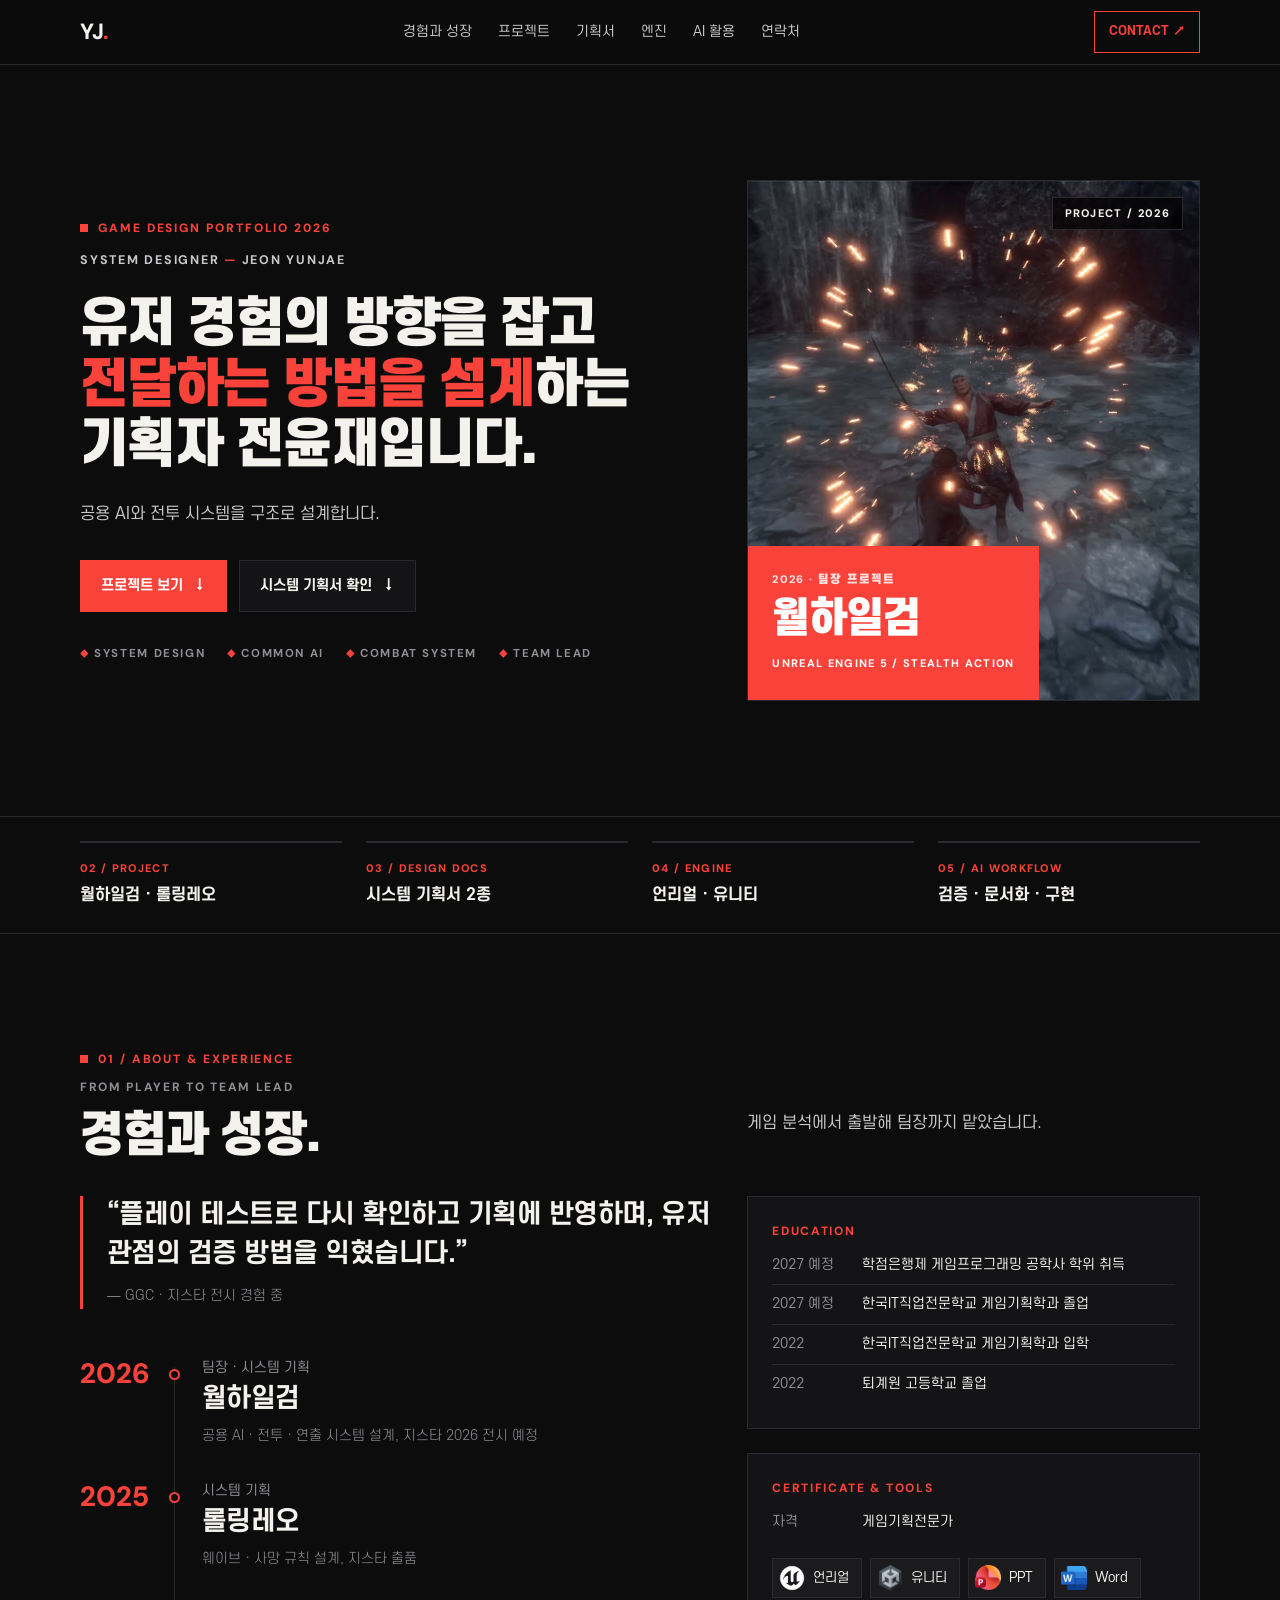
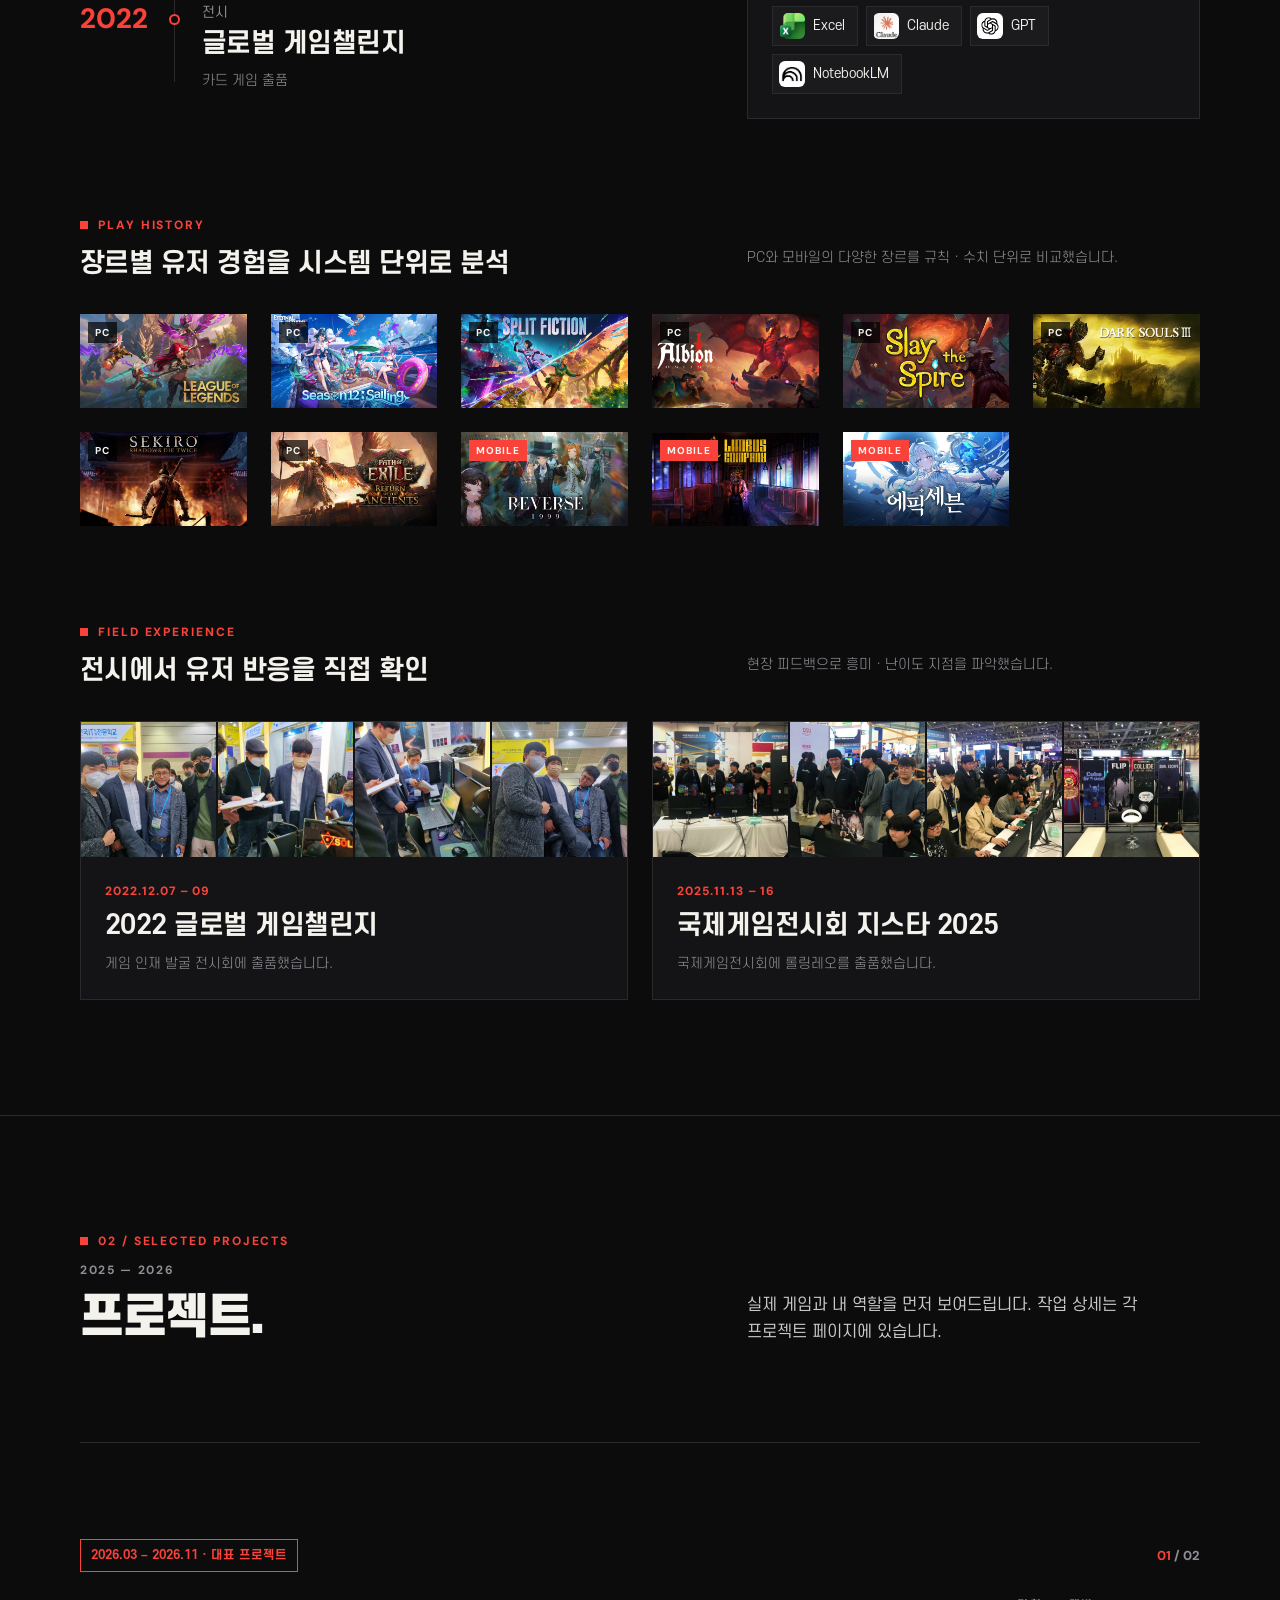
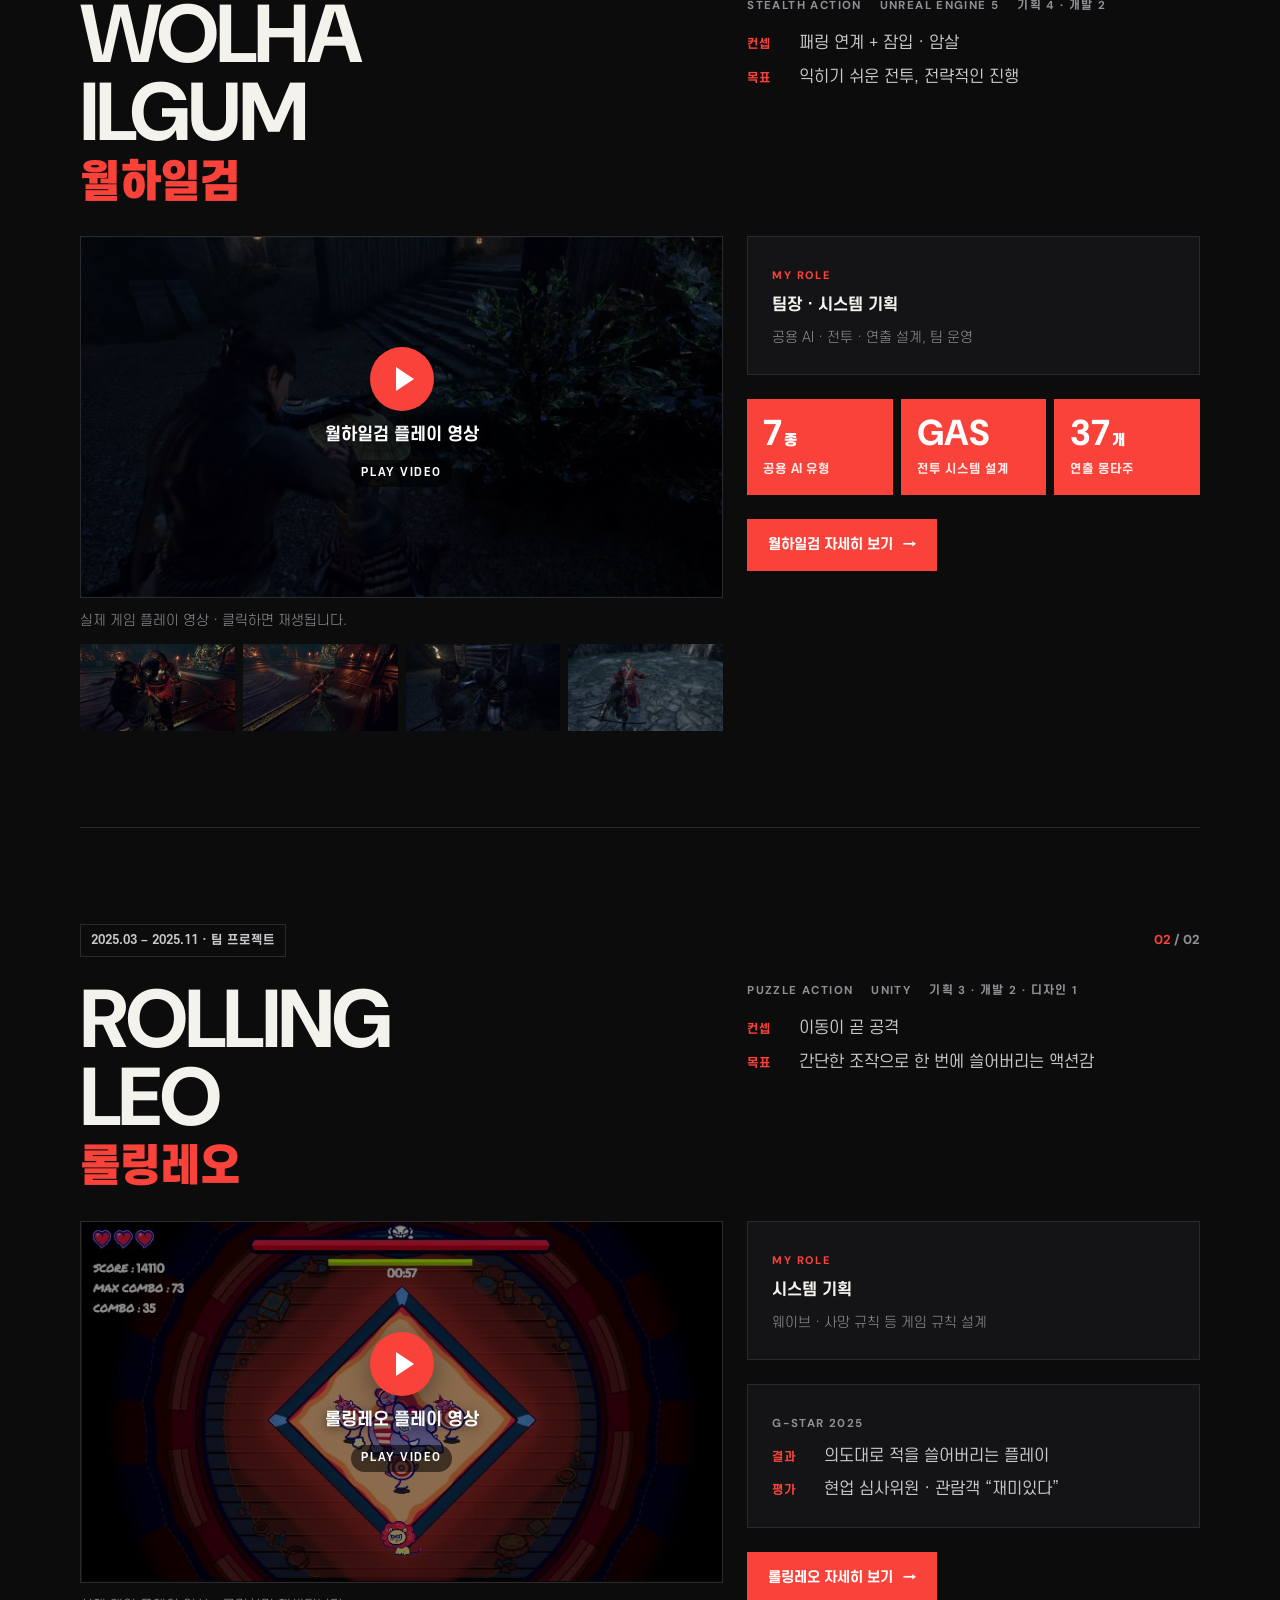
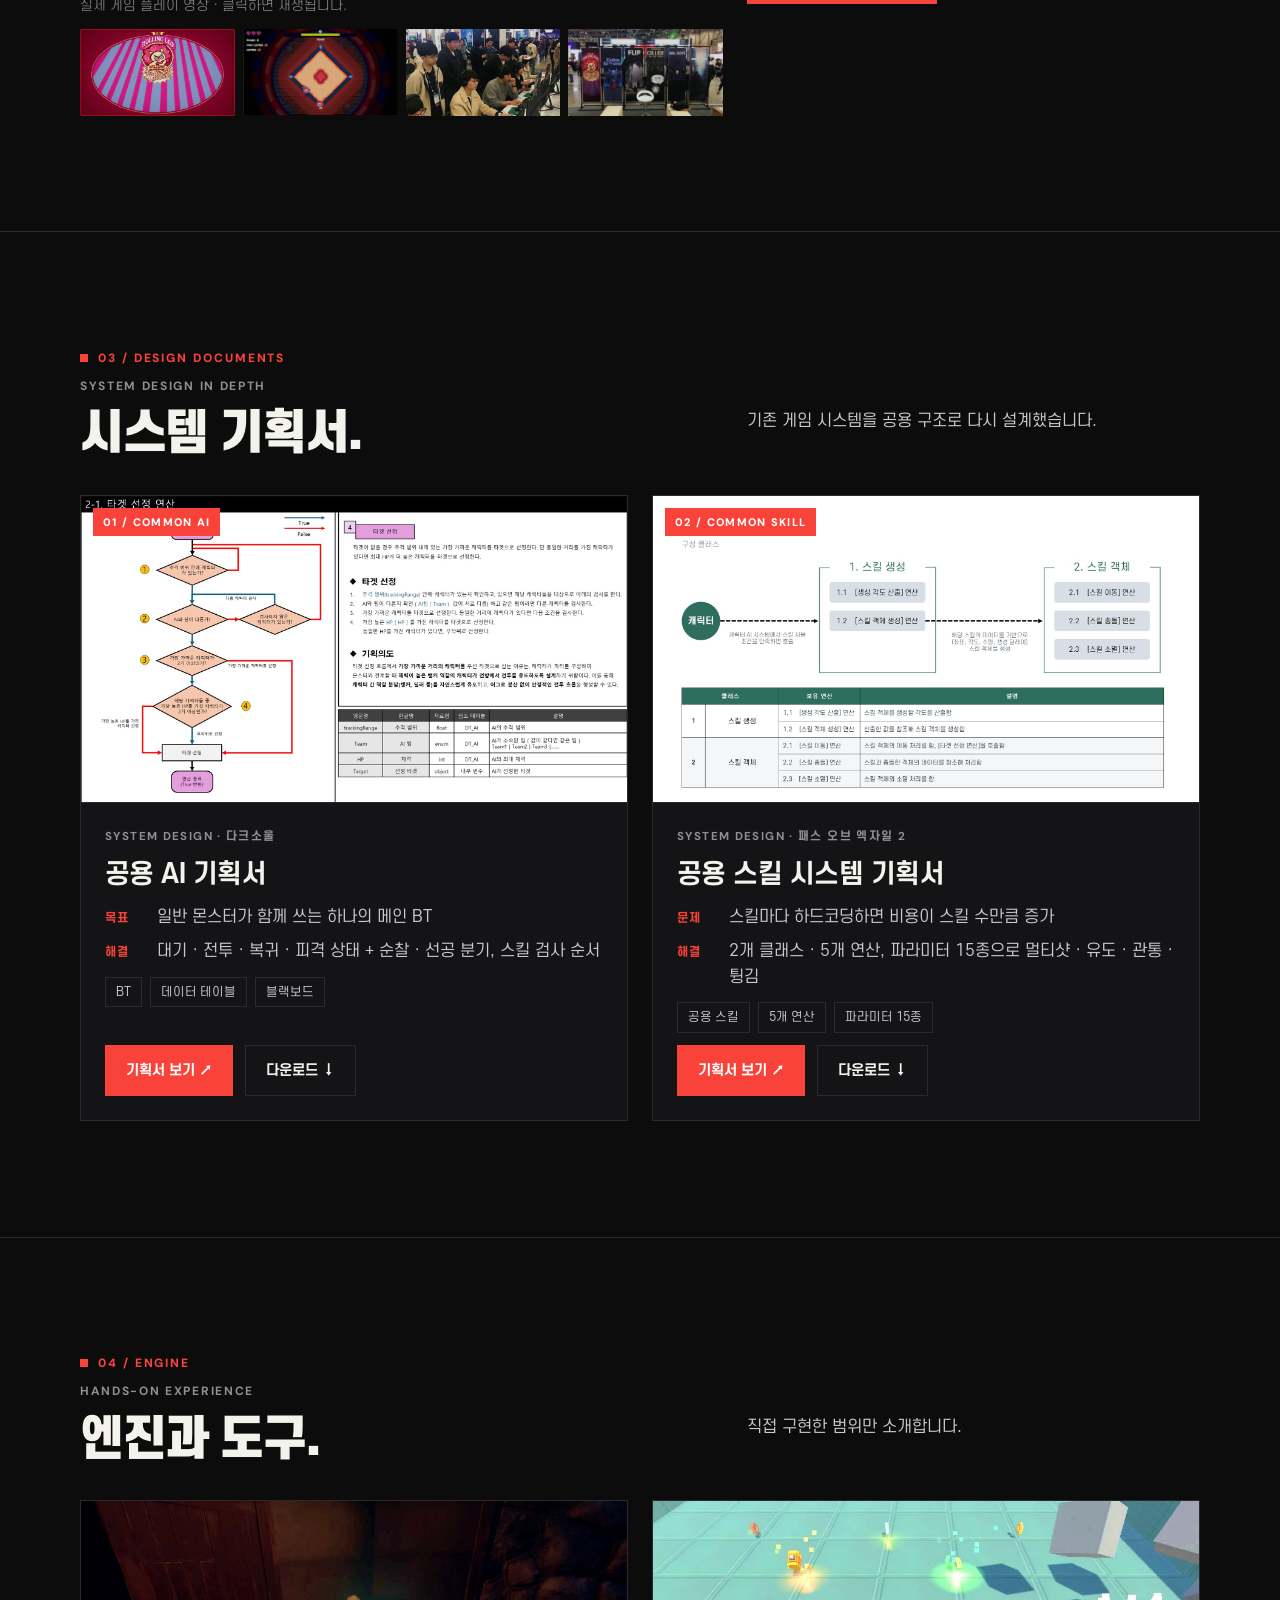
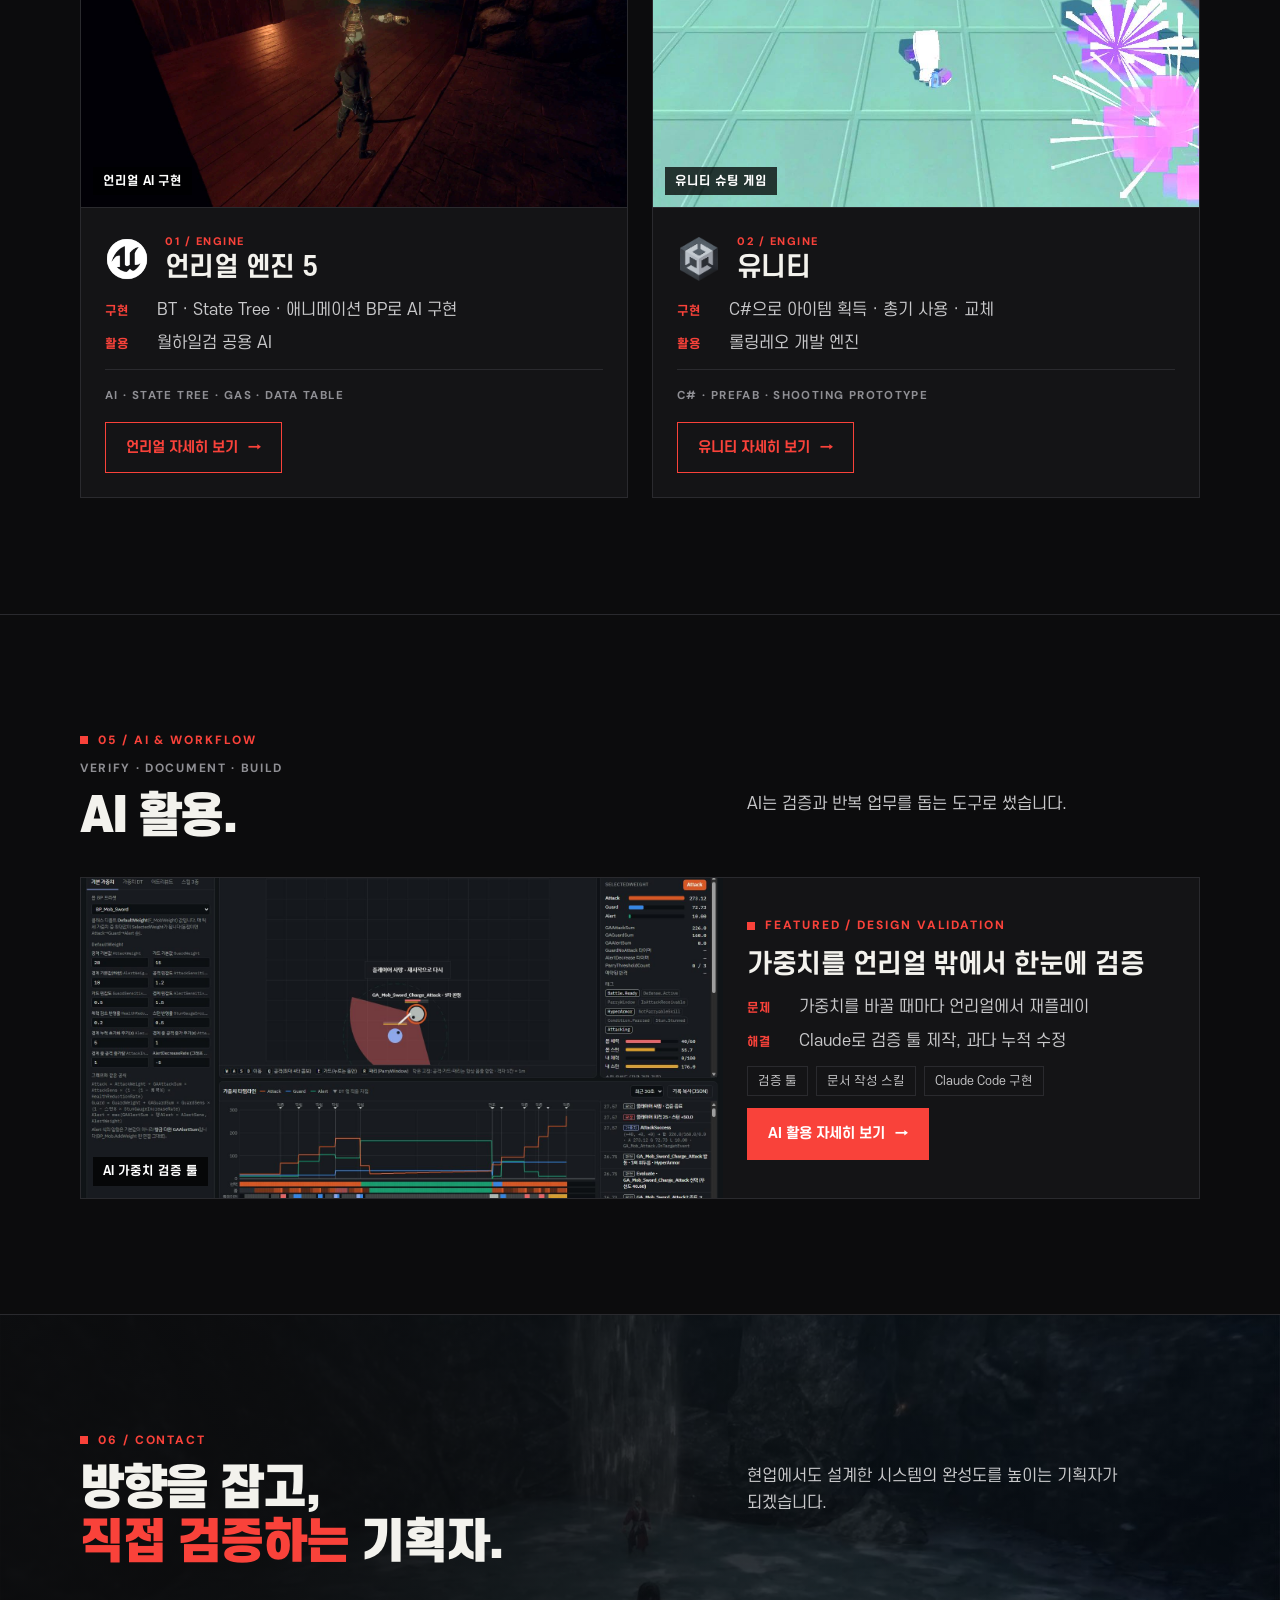
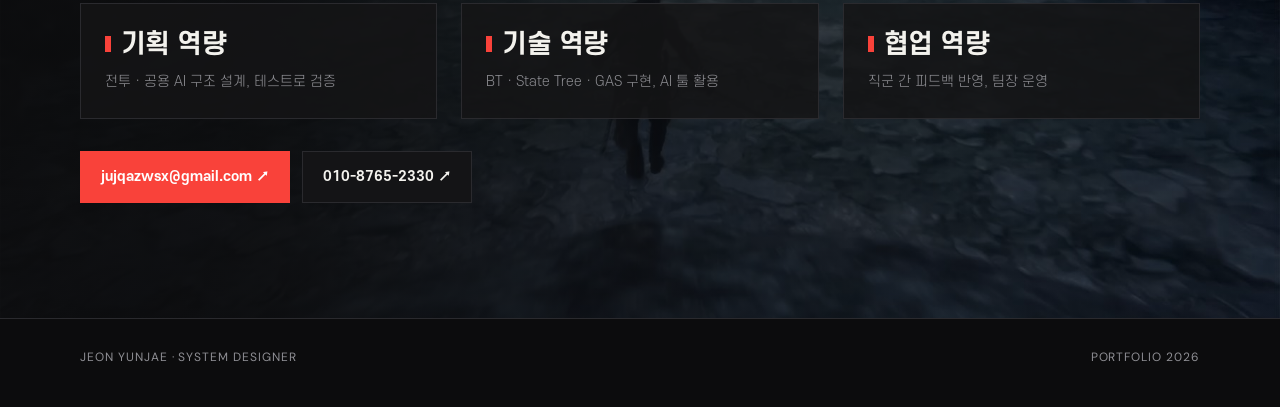
==== commit 6f3e4231: "Fix high school graduation year; add GPT tool logo Co-Authored-By: Claude Opus 5.5 <noreply@anthropi" ====
--- a/index.html
+++ b/index.html
@@ -108,7 +108,7 @@
             <li><span>2027 예정</span>학점은행제 게임프로그래밍 공학사 학위 취득</li>
             <li><span>2027 예정</span>한국IT직업전문학교 게임기획학과 졸업</li>
             <li><span>2022</span>한국IT직업전문학교 게임기획학과 입학</li>
-            <li><span>2020</span>퇴계원 고등학교 졸업</li>
+            <li><span>2022</span>퇴계원 고등학교 졸업</li>
           </ul>
         </div>
         <div class="box box-in card">
@@ -121,7 +121,7 @@
             <span class="tool"><img src="img/s02_05.png" alt="">Word</span>
             <span class="tool"><img src="img/s02_06.png" alt="">Excel</span>
             <span class="tool"><img src="img/s02_07.png" alt="">Claude</span>
-            <span class="tool noimg">GPT</span>
+            <span class="tool"><img class="on-light" src="img/s02_09.svg" alt="">GPT</span>
             <span class="tool"><img src="img/s02_08.jpg" alt="">NotebookLM</span>
           </div>
         </div>
--- a/site.css
+++ b/site.css
@@ -138,6 +138,7 @@
 .tool { display: flex; align-items: center; gap: 8px; padding: 6px 12px 6px 6px; background: var(--surface2); border: 1px solid var(--border); font-size: 13px; }
 .tool img { width: 26px; height: 26px; object-fit: contain; border-radius: 6px; }
 .tool.noimg { padding-left: 12px; }
+.tool img.on-light { background: #fff; }
 
 .games figure { grid-column: span 2; margin: 0; position: relative; aspect-ratio: 16/9; overflow: hidden; background: var(--surface); }
 .games img { width: 100%; height: 100%; object-fit: cover; transition: transform .5s; }
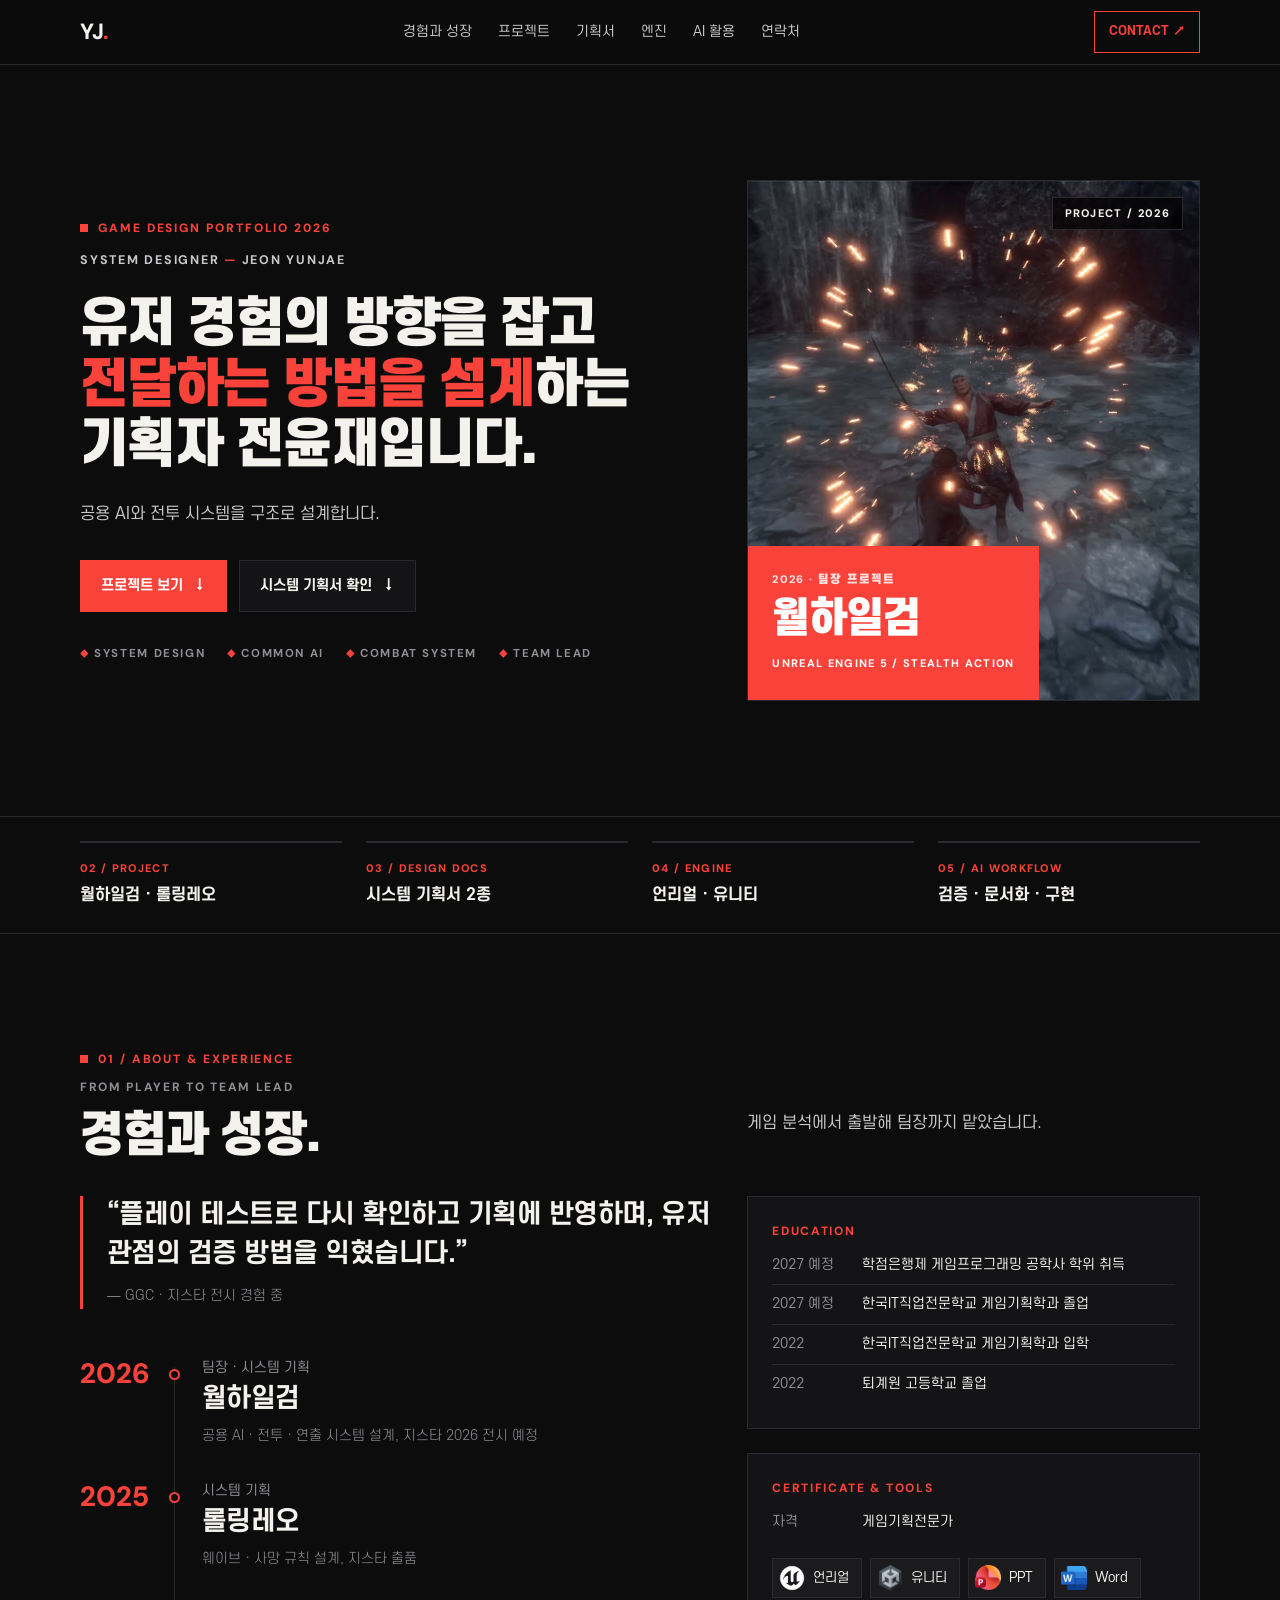
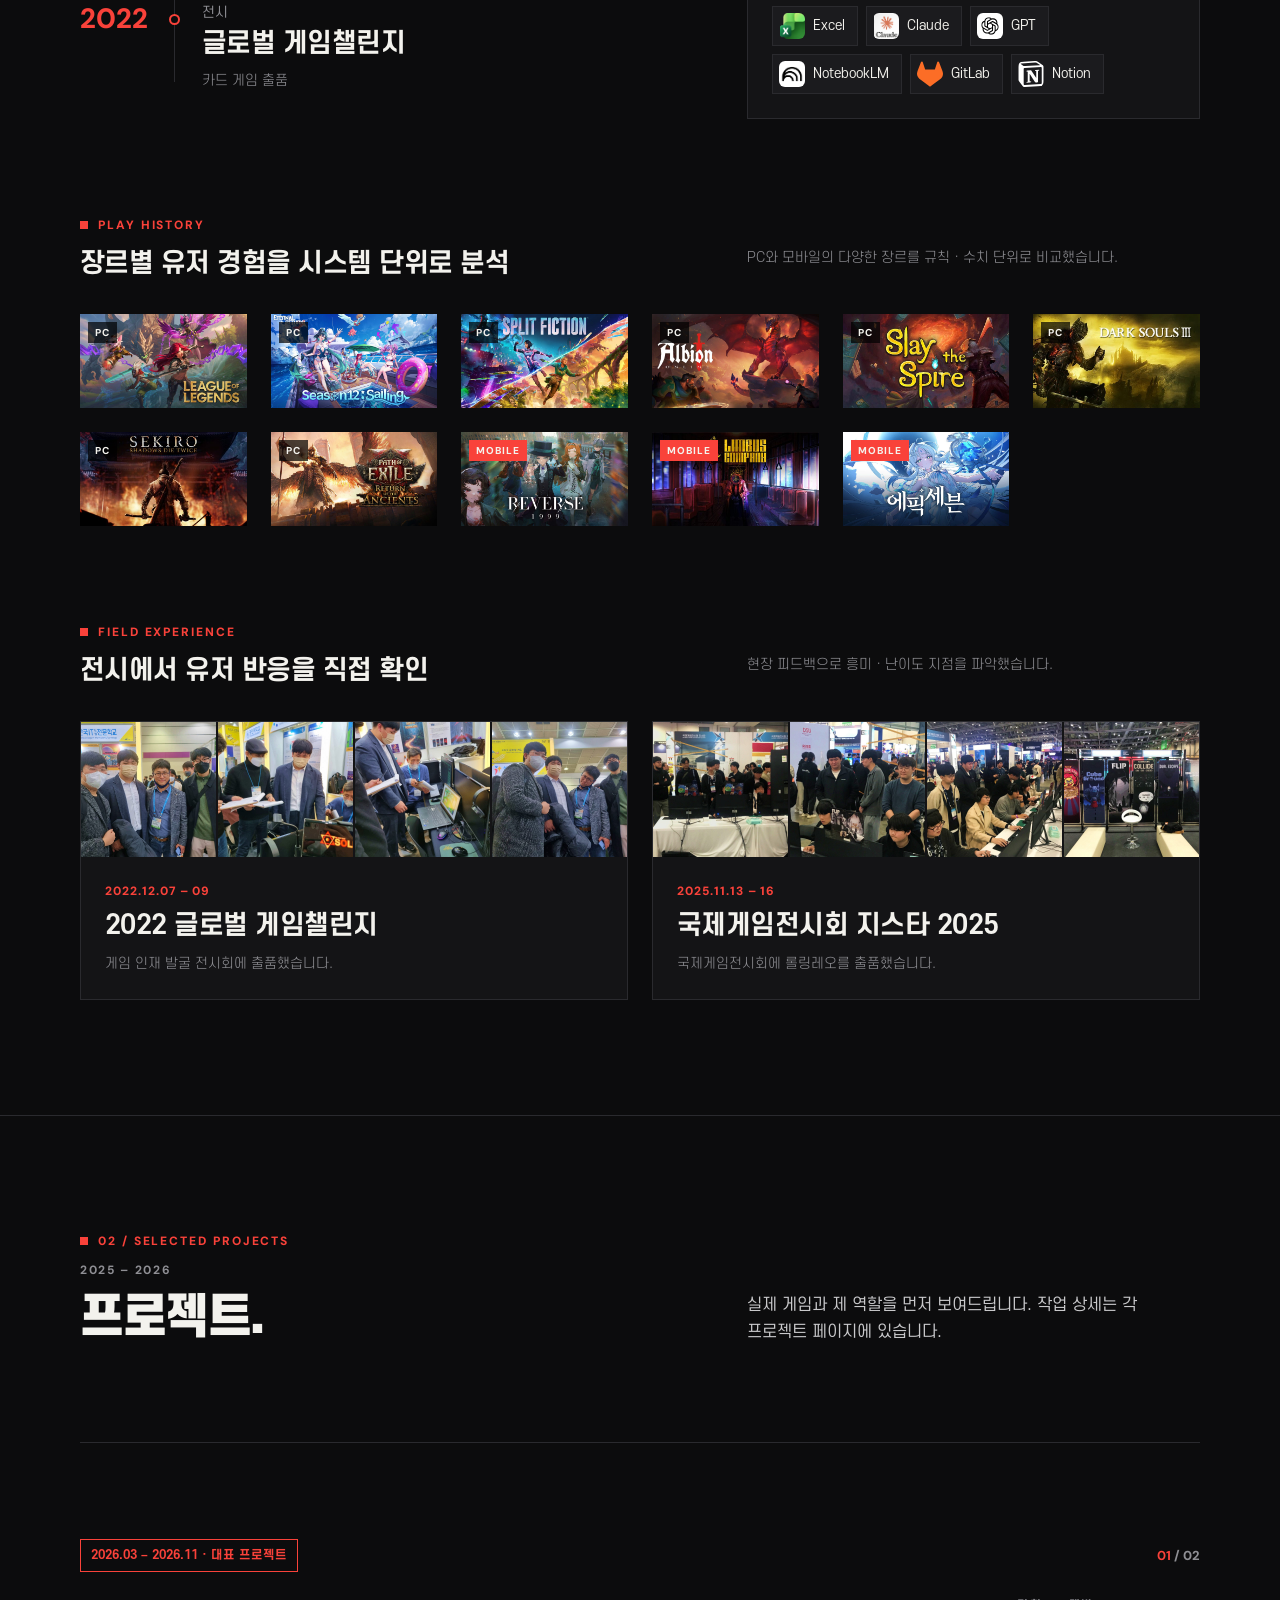
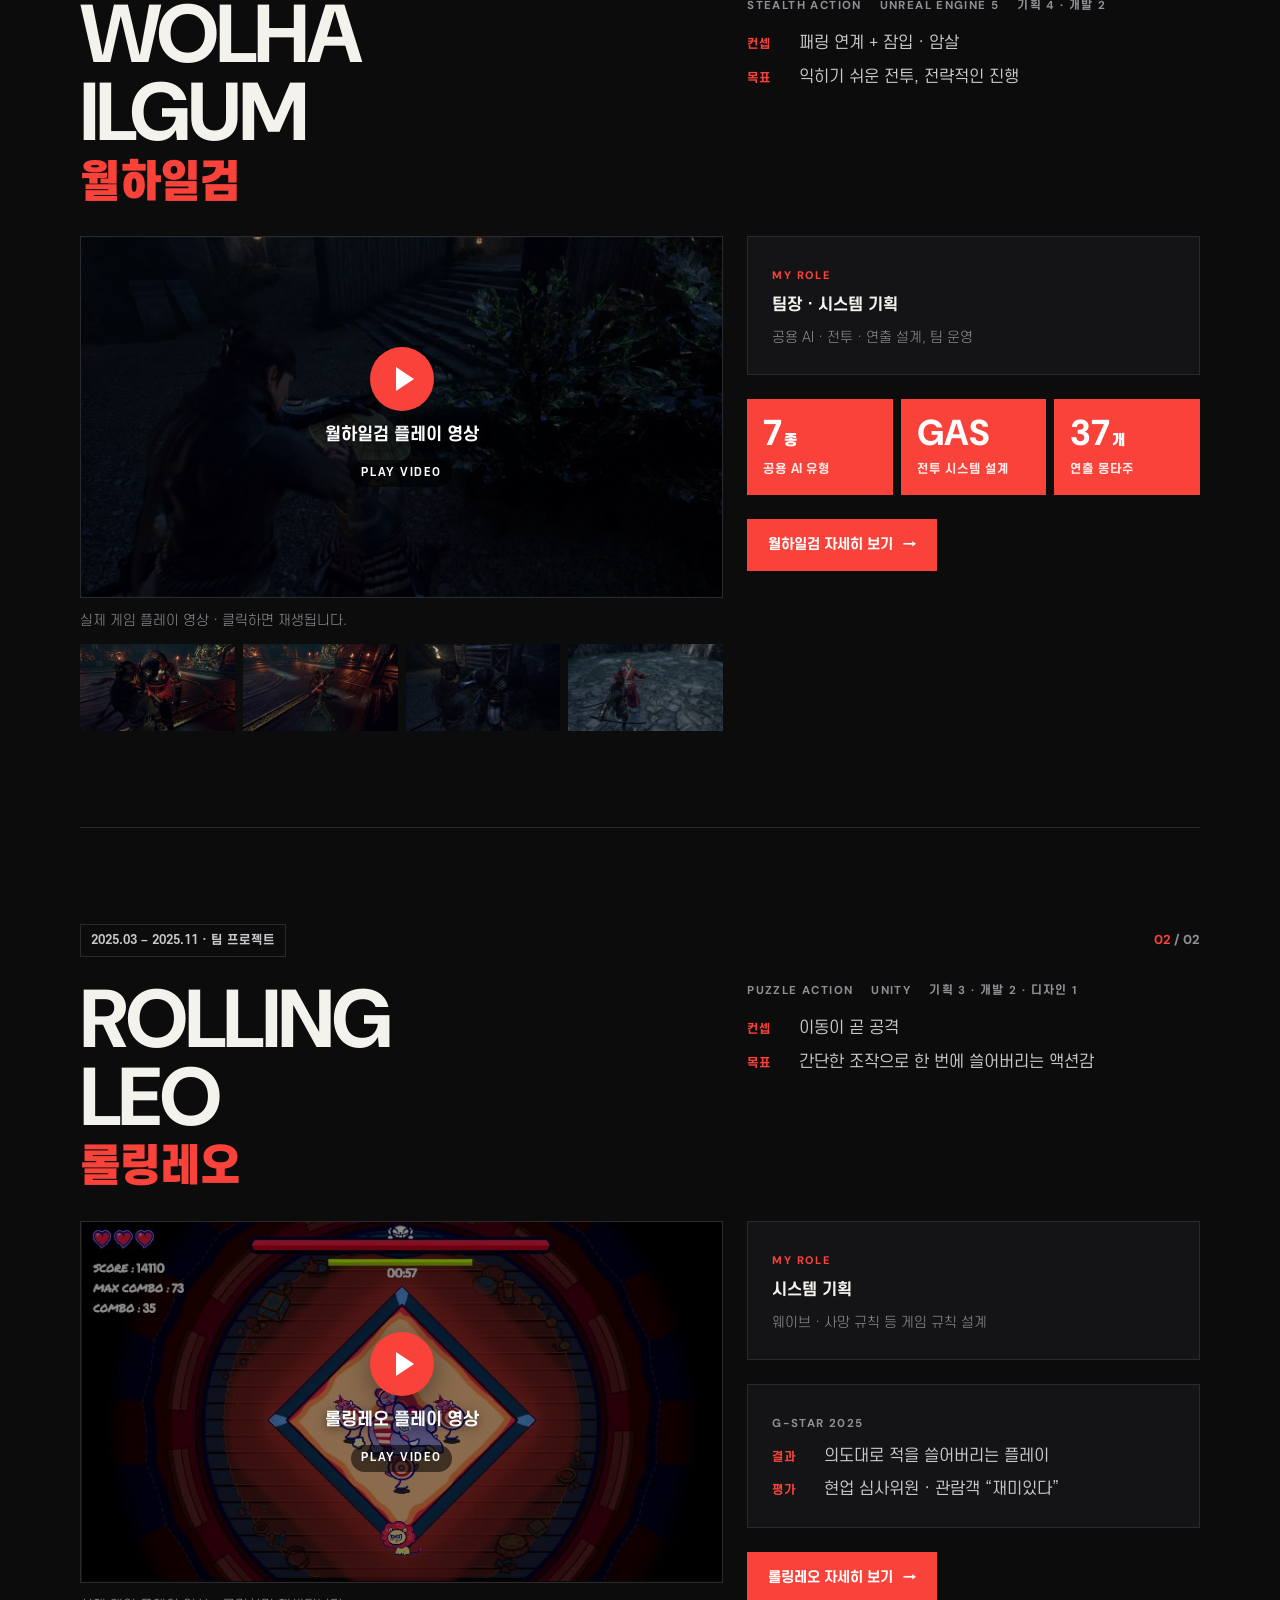
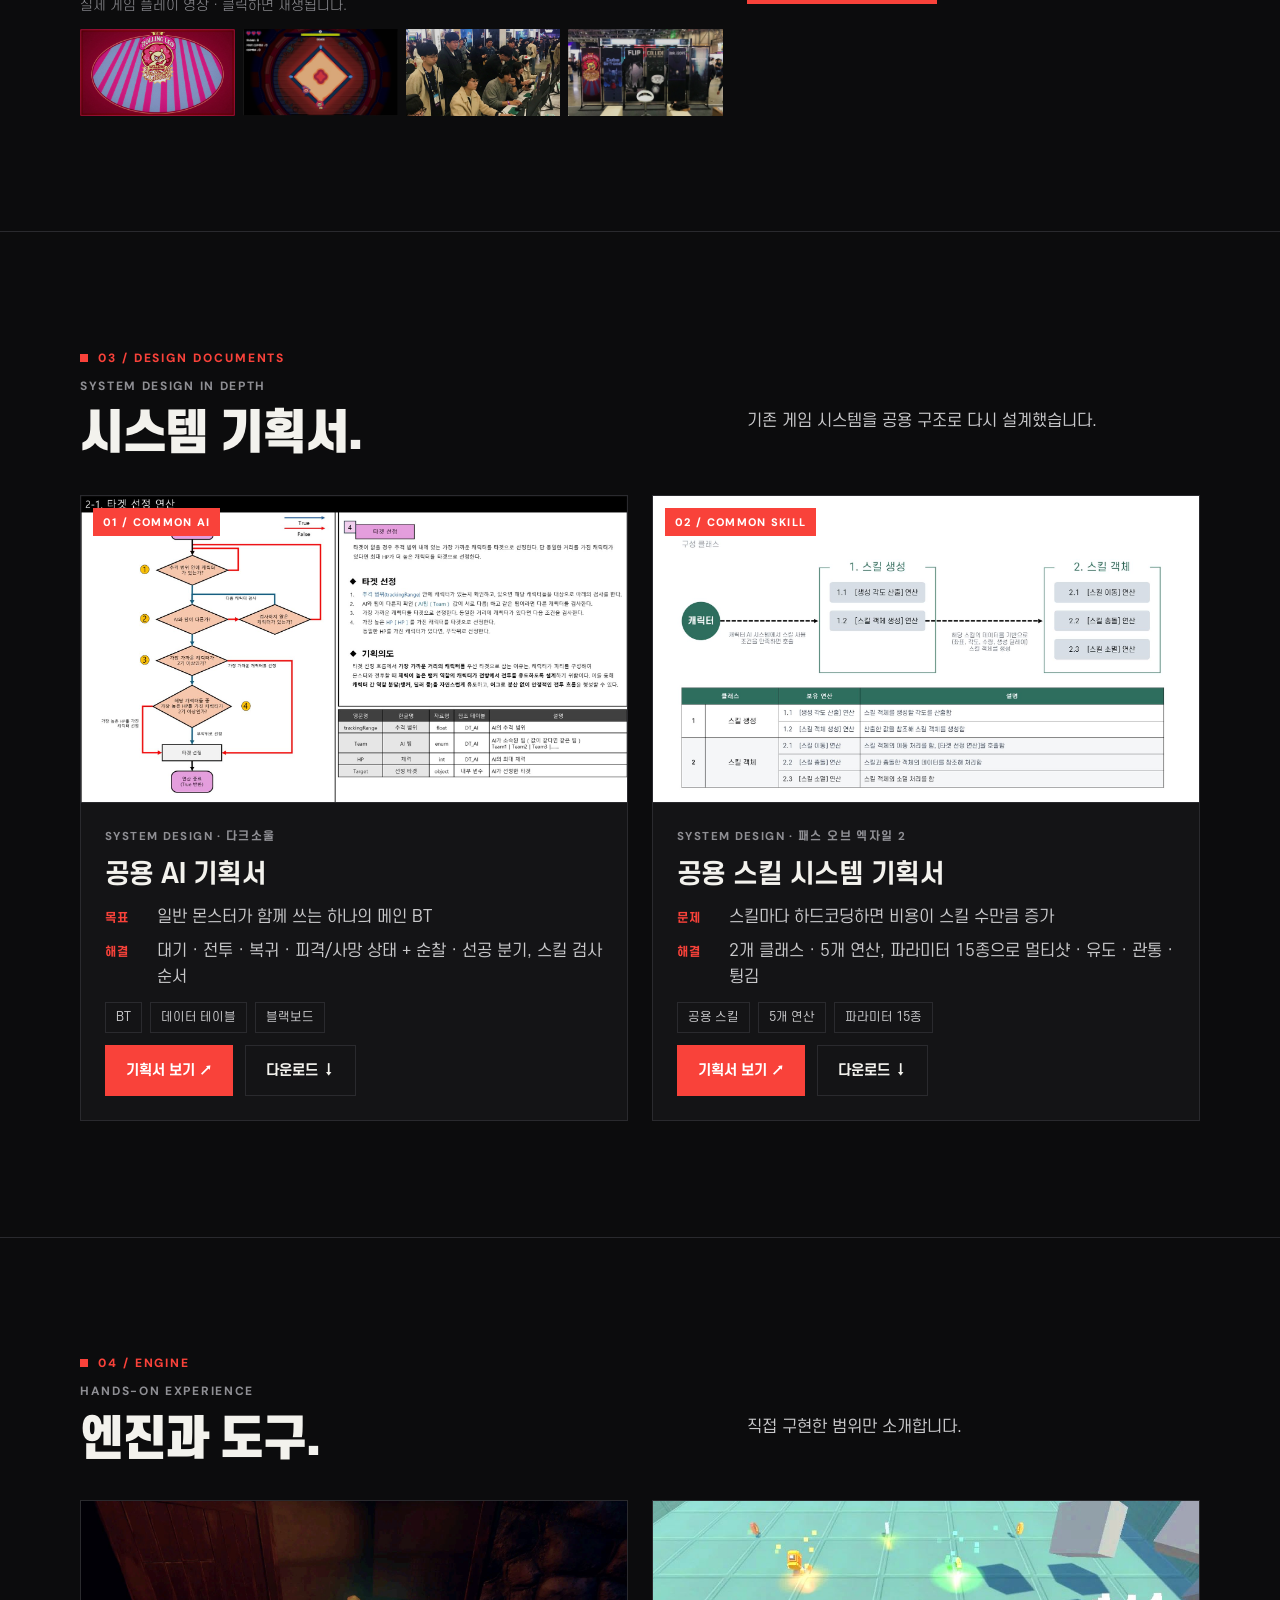
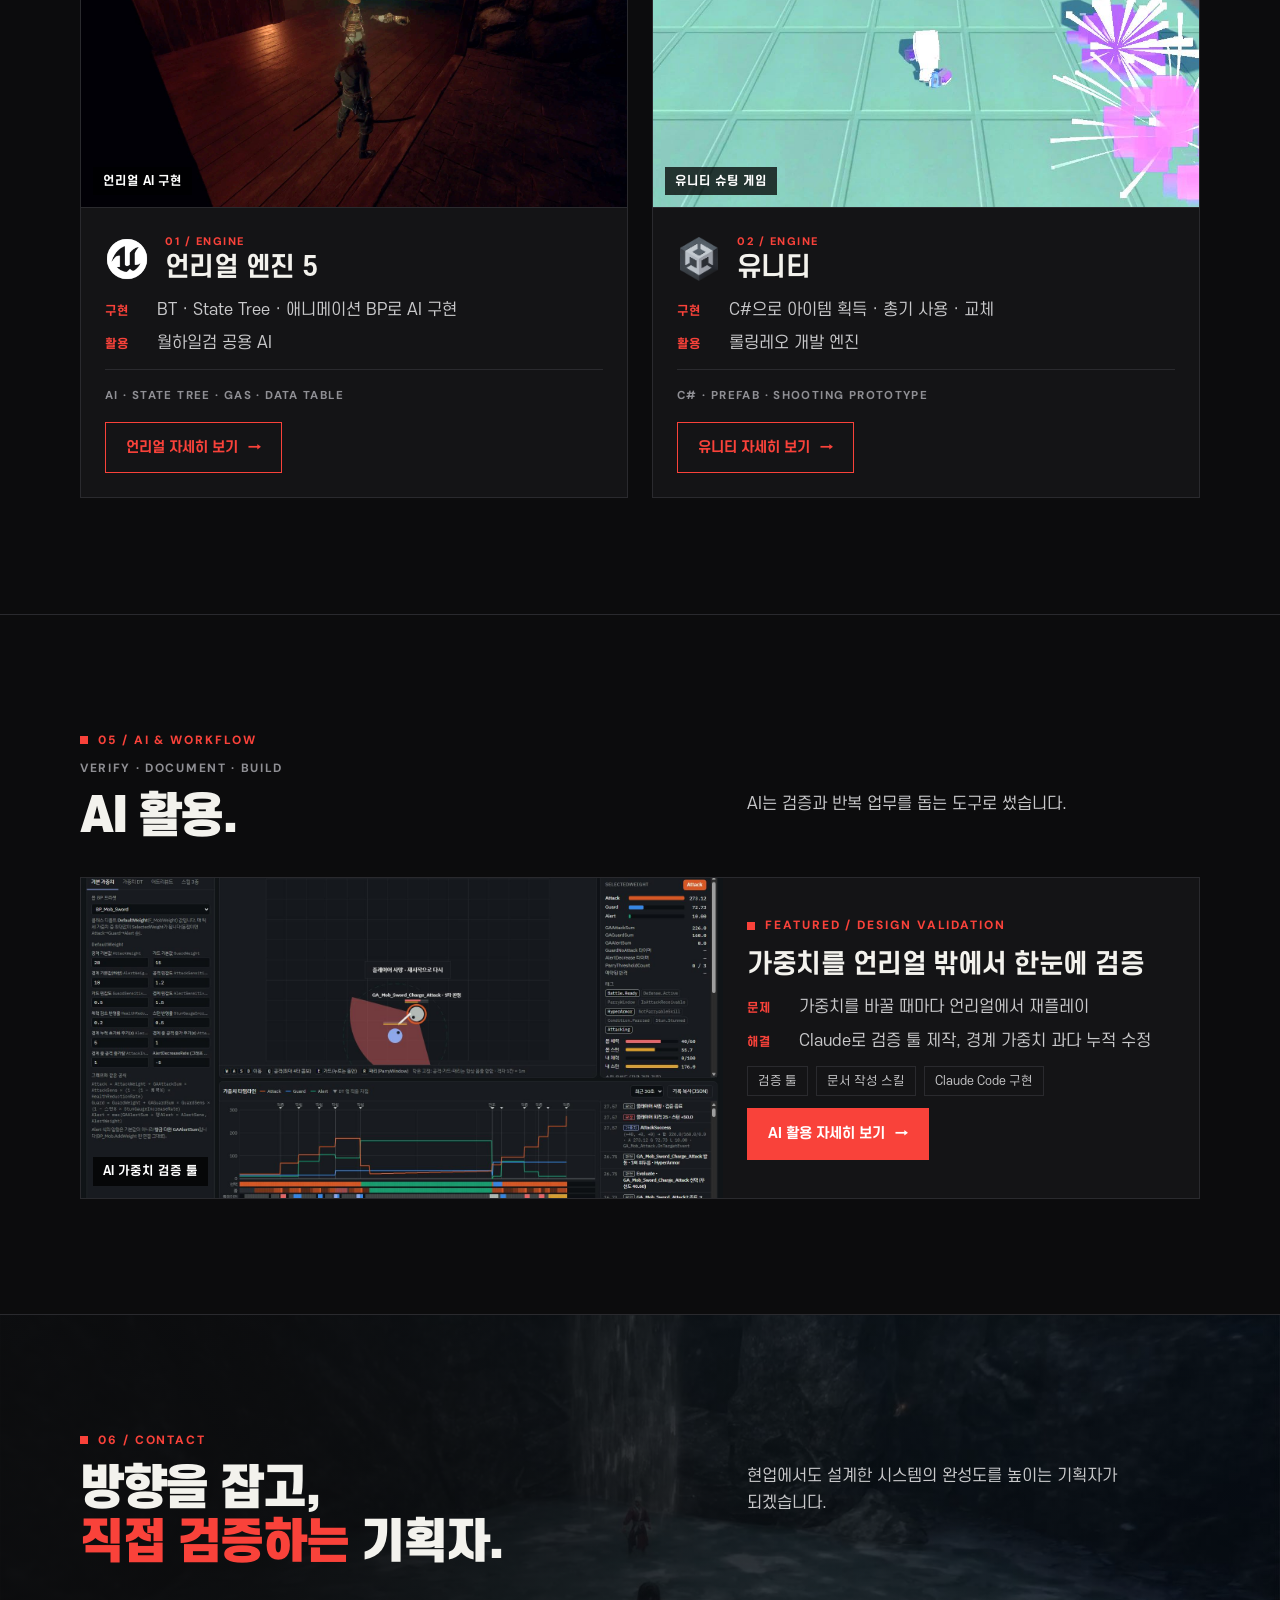
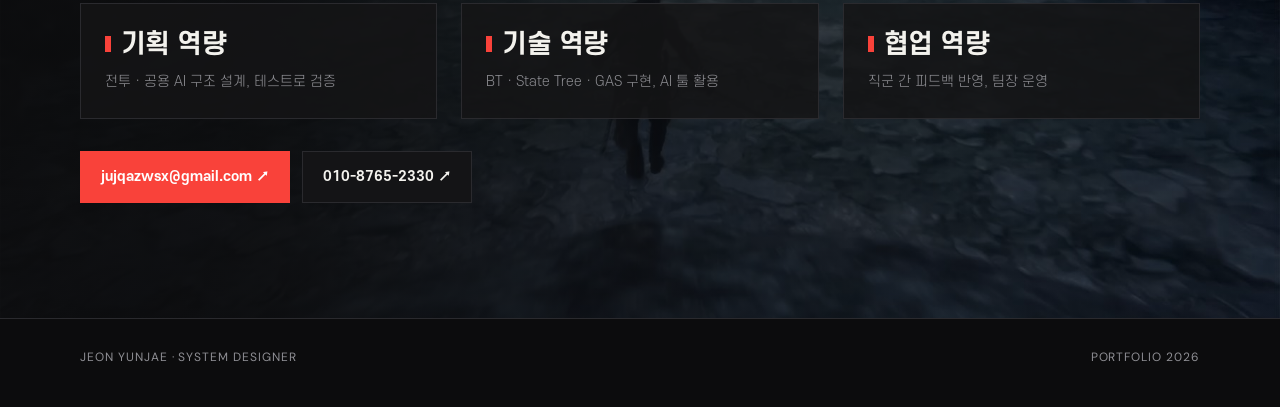
==== commit 82eeb765: "Fix facts and wording from final review; add GitLab and Notion logos Co-Authored-By: Claude Opus 5.5" ====
--- a/index.html
+++ b/index.html
@@ -123,6 +123,8 @@
             <span class="tool"><img src="img/s02_07.png" alt="">Claude</span>
             <span class="tool"><img class="on-light" src="img/s02_09.svg" alt="">GPT</span>
             <span class="tool"><img src="img/s02_08.jpg" alt="">NotebookLM</span>
+            <span class="tool"><img src="img/s02_10.svg" alt="">GitLab</span>
+            <span class="tool"><img src="img/s02_11.svg" alt="">Notion</span>
           </div>
         </div>
       </div>
@@ -193,9 +195,9 @@
 <section class="sec" id="projects">
   <div class="wrap">
     <div class="head">
-      <div class="lbl"><p class="eyebrow">02 / Selected Projects</p><p class="kicker">2025 — 2026</p></div>
+      <div class="lbl"><p class="eyebrow">02 / Selected Projects</p><p class="kicker">2025 – 2026</p></div>
       <h2 class="ttl t-h1">프로젝트.</h2>
-      <p class="txt t-body">실제 게임과 내 역할을 먼저 보여드립니다. 작업 상세는 각 프로젝트 페이지에 있습니다.</p>
+      <p class="txt t-body">실제 게임과 제 역할을 먼저 보여드립니다. 작업 상세는 각 프로젝트 페이지에 있습니다.</p>
     </div>
 
     <!-- 월하일검 -->
@@ -290,7 +292,7 @@
         <div class="box-in">
           <span class="ref">SYSTEM DESIGN · 다크소울</span>
           <h3 class="t-h2">공용 AI 기획서</h3>
-          <dl class="pairs "><div><dt>목표</dt><dd>일반 몬스터가 함께 쓰는 하나의 메인 BT</dd></div><div><dt>해결</dt><dd>대기 · 전투 · 복귀 · 피격 상태 + 순찰 · 선공 분기, 스킬 검사 순서</dd></div></dl>
+          <dl class="pairs "><div><dt>목표</dt><dd>일반 몬스터가 함께 쓰는 하나의 메인 BT</dd></div><div><dt>해결</dt><dd>대기 · 전투 · 복귀 · 피격/사망 상태 + 순찰 · 선공 분기, 스킬 검사 순서</dd></div></dl>
           <div class="kws"><span>BT</span><span>데이터 테이블</span><span>블랙보드</span></div>
           <div class="btns"><a class="btn primary" data-link="doc_common_ai" data-mode="view" href="#">기획서 보기 ↗</a><a class="btn" data-link="doc_common_ai" data-mode="download" href="#">다운로드 ↓</a></div>
         </div>
@@ -353,7 +355,7 @@
       <div class="c5 txt">
         <p class="eyebrow">Featured / Design Validation</p>
         <h3 class="t-h2">가중치를 언리얼 밖에서 한눈에 검증</h3>
-        <dl class="pairs "><div><dt>문제</dt><dd>가중치를 바꿀 때마다 언리얼에서 재플레이</dd></div><div><dt>해결</dt><dd>Claude로 검증 툴 제작, 과다 누적 수정</dd></div></dl>
+        <dl class="pairs "><div><dt>문제</dt><dd>가중치를 바꿀 때마다 언리얼에서 재플레이</dd></div><div><dt>해결</dt><dd>Claude로 검증 툴 제작, 경계 가중치 과다 누적 수정</dd></div></dl>
         <div class="kws"><span>검증 툴</span><span>문서 작성 스킬</span><span>Claude Code 구현</span></div>
         <div class="btns"><a class="btn primary more-link" href="ai.html">AI 활용 자세히 보기</a></div>
       </div>
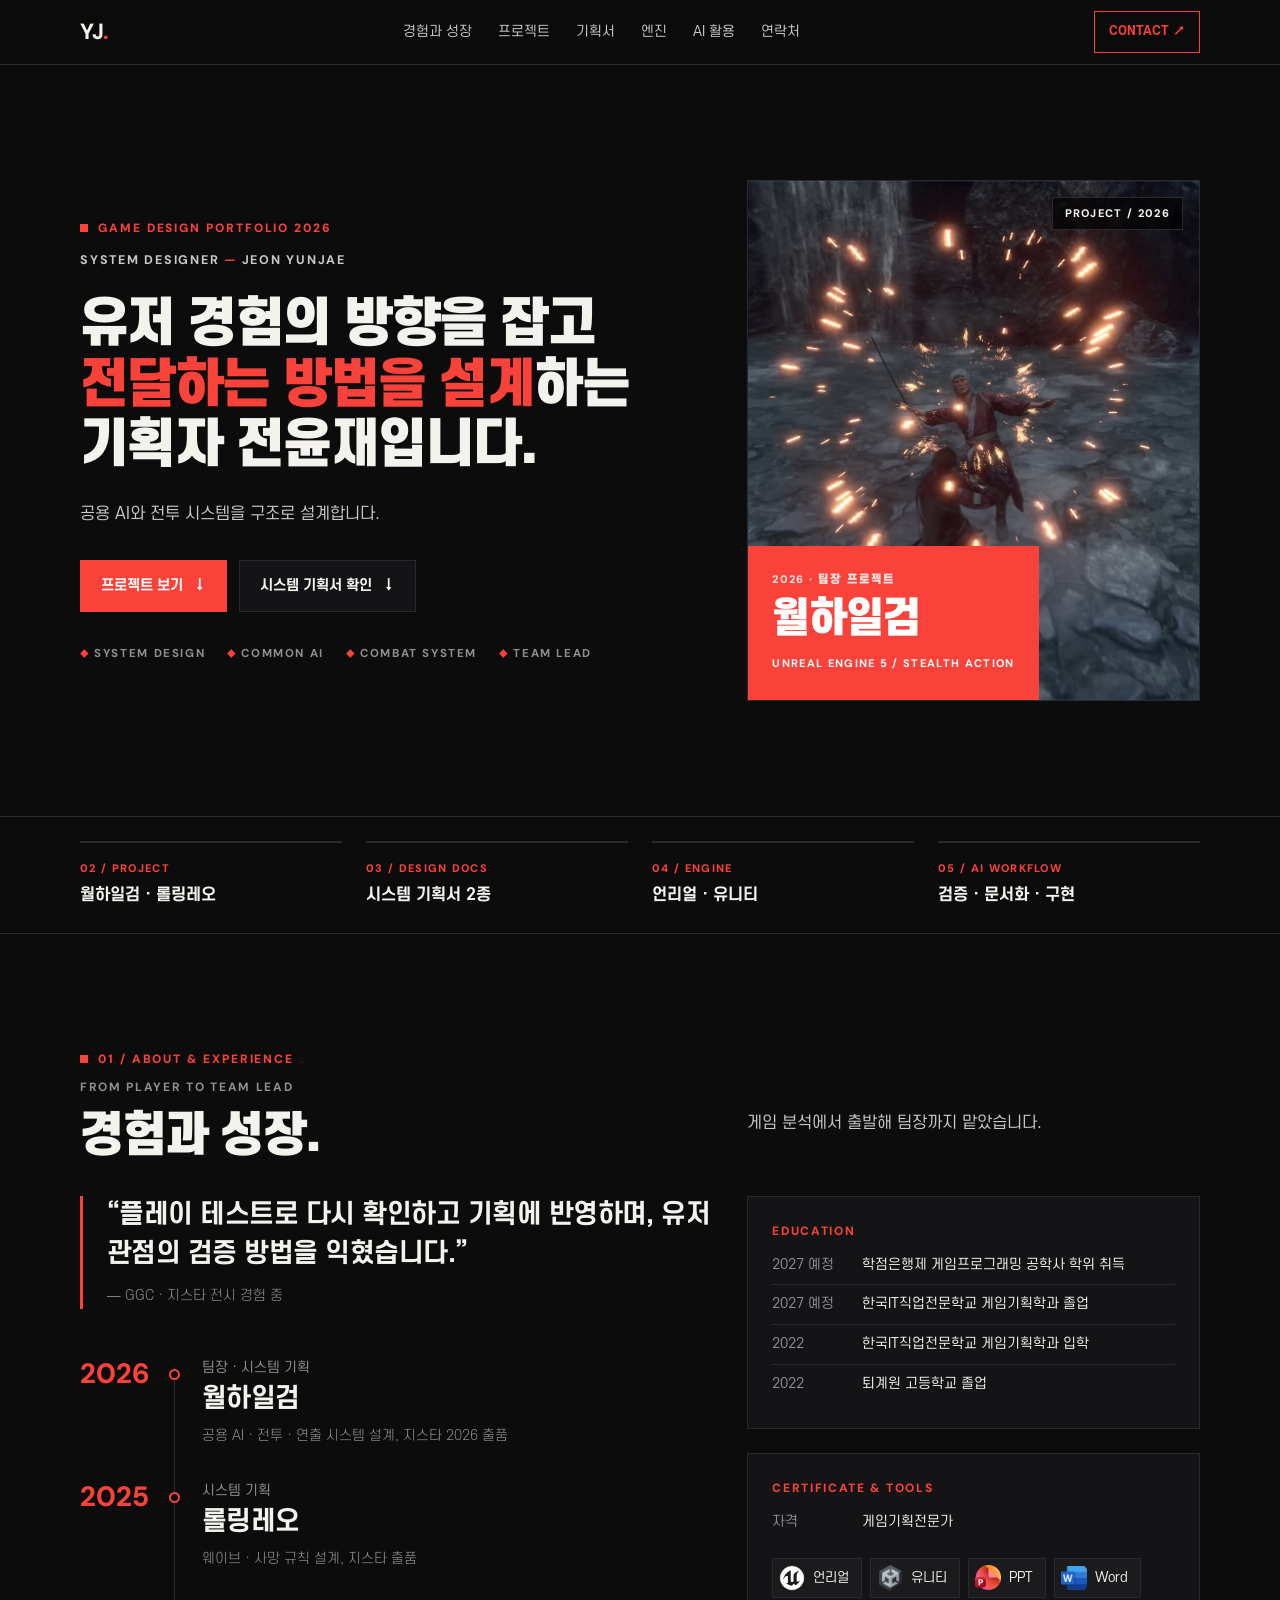
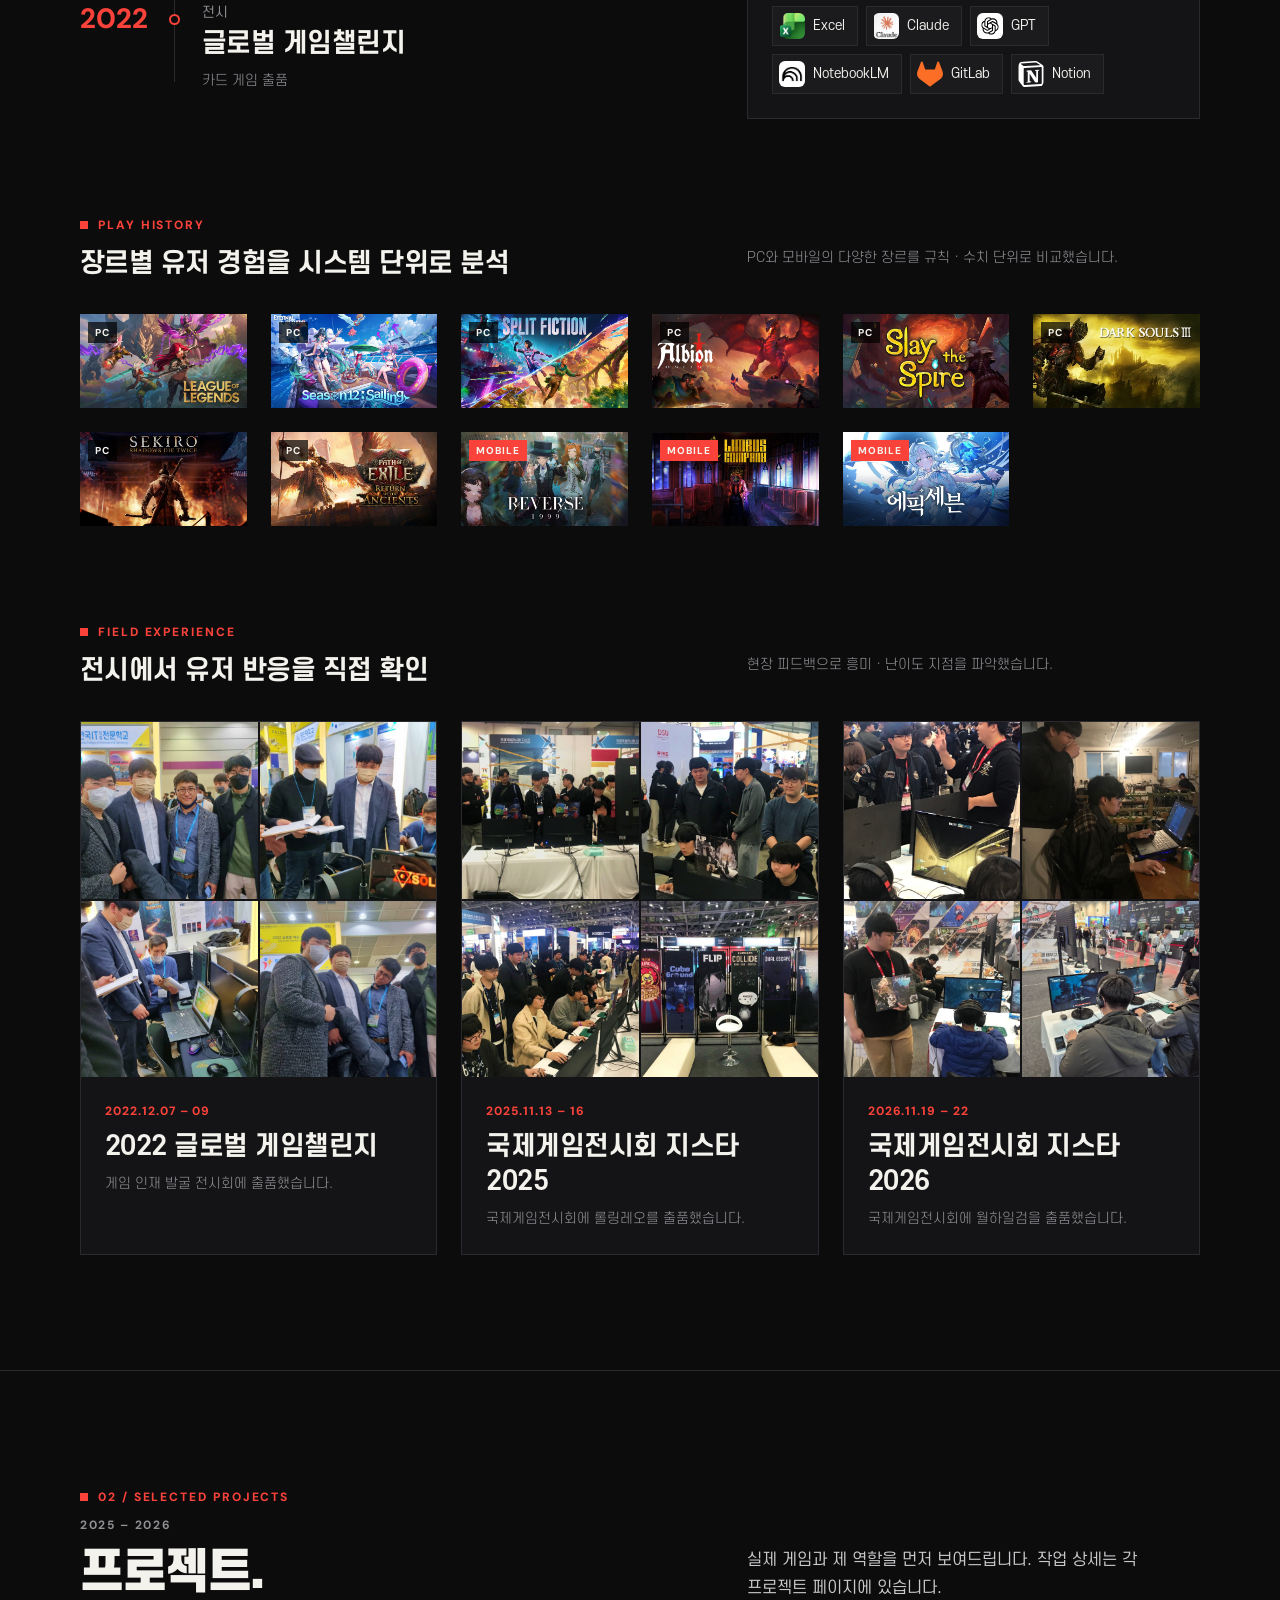
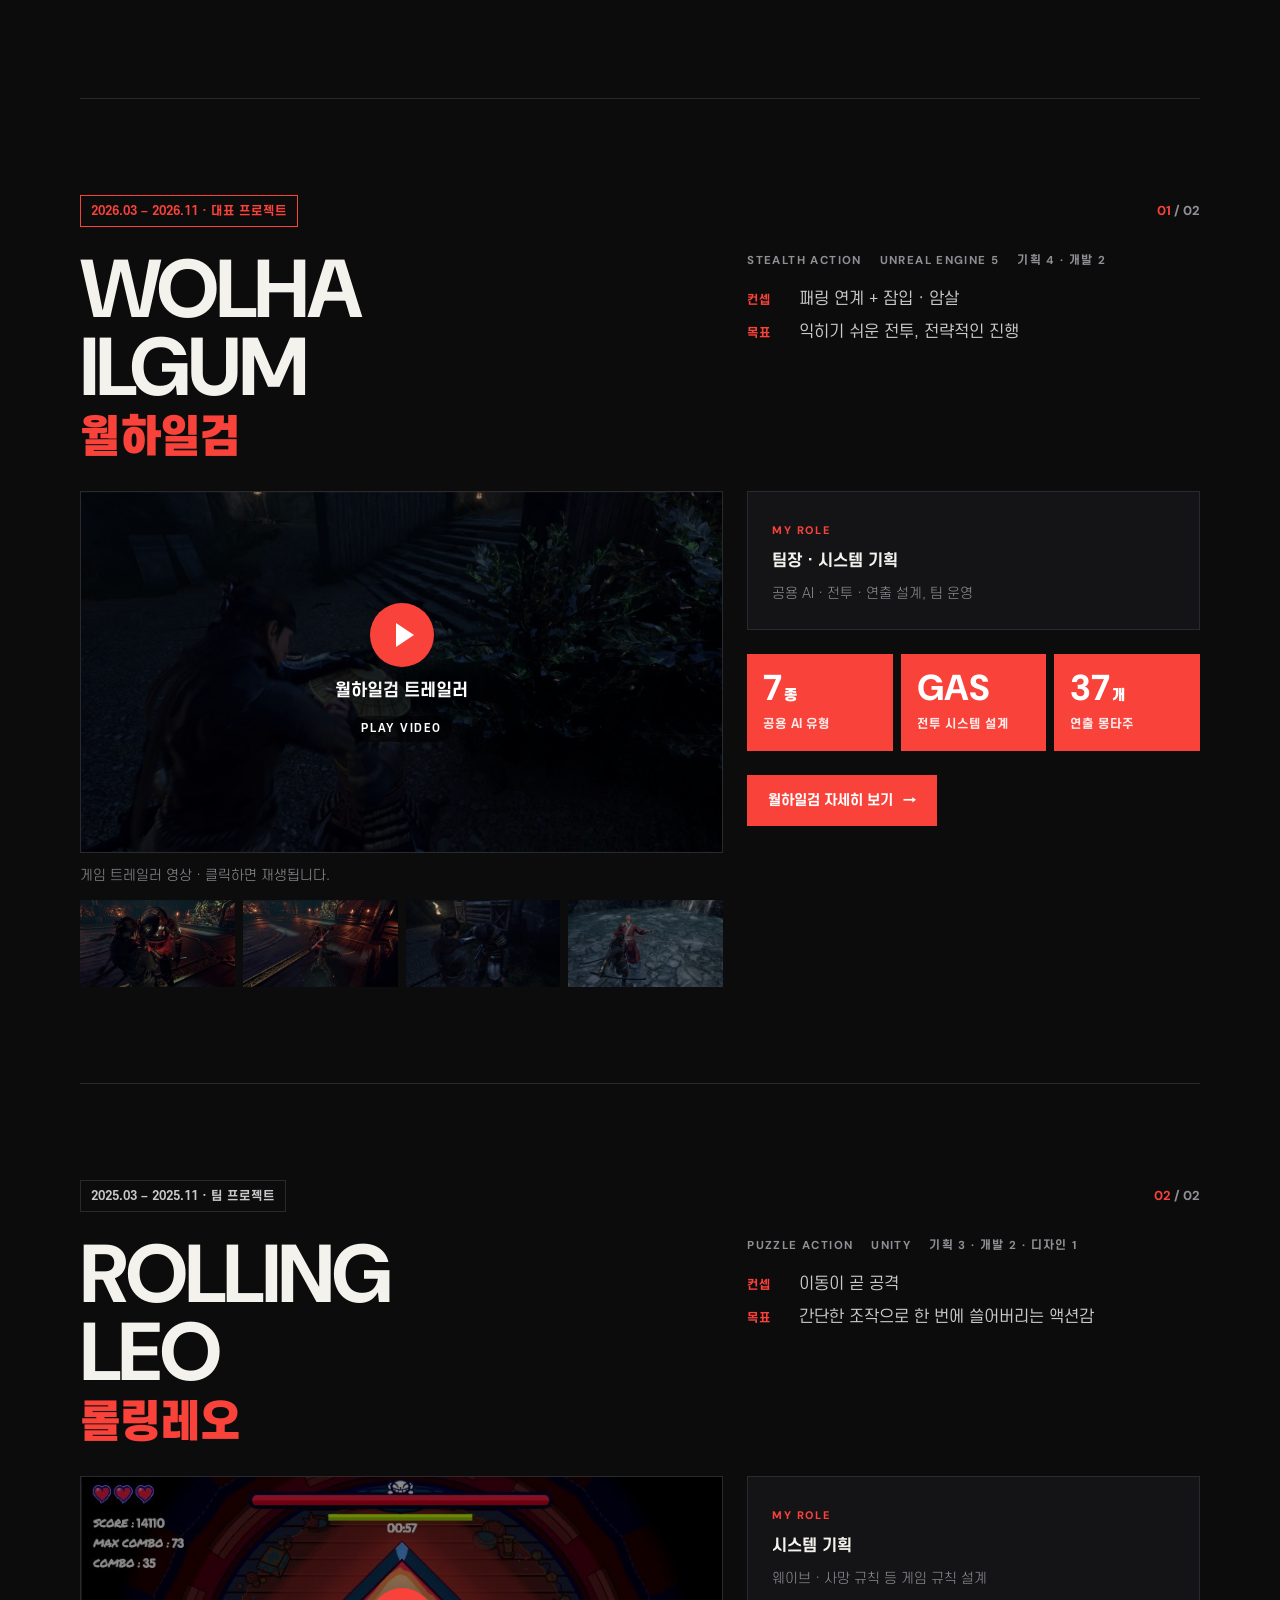
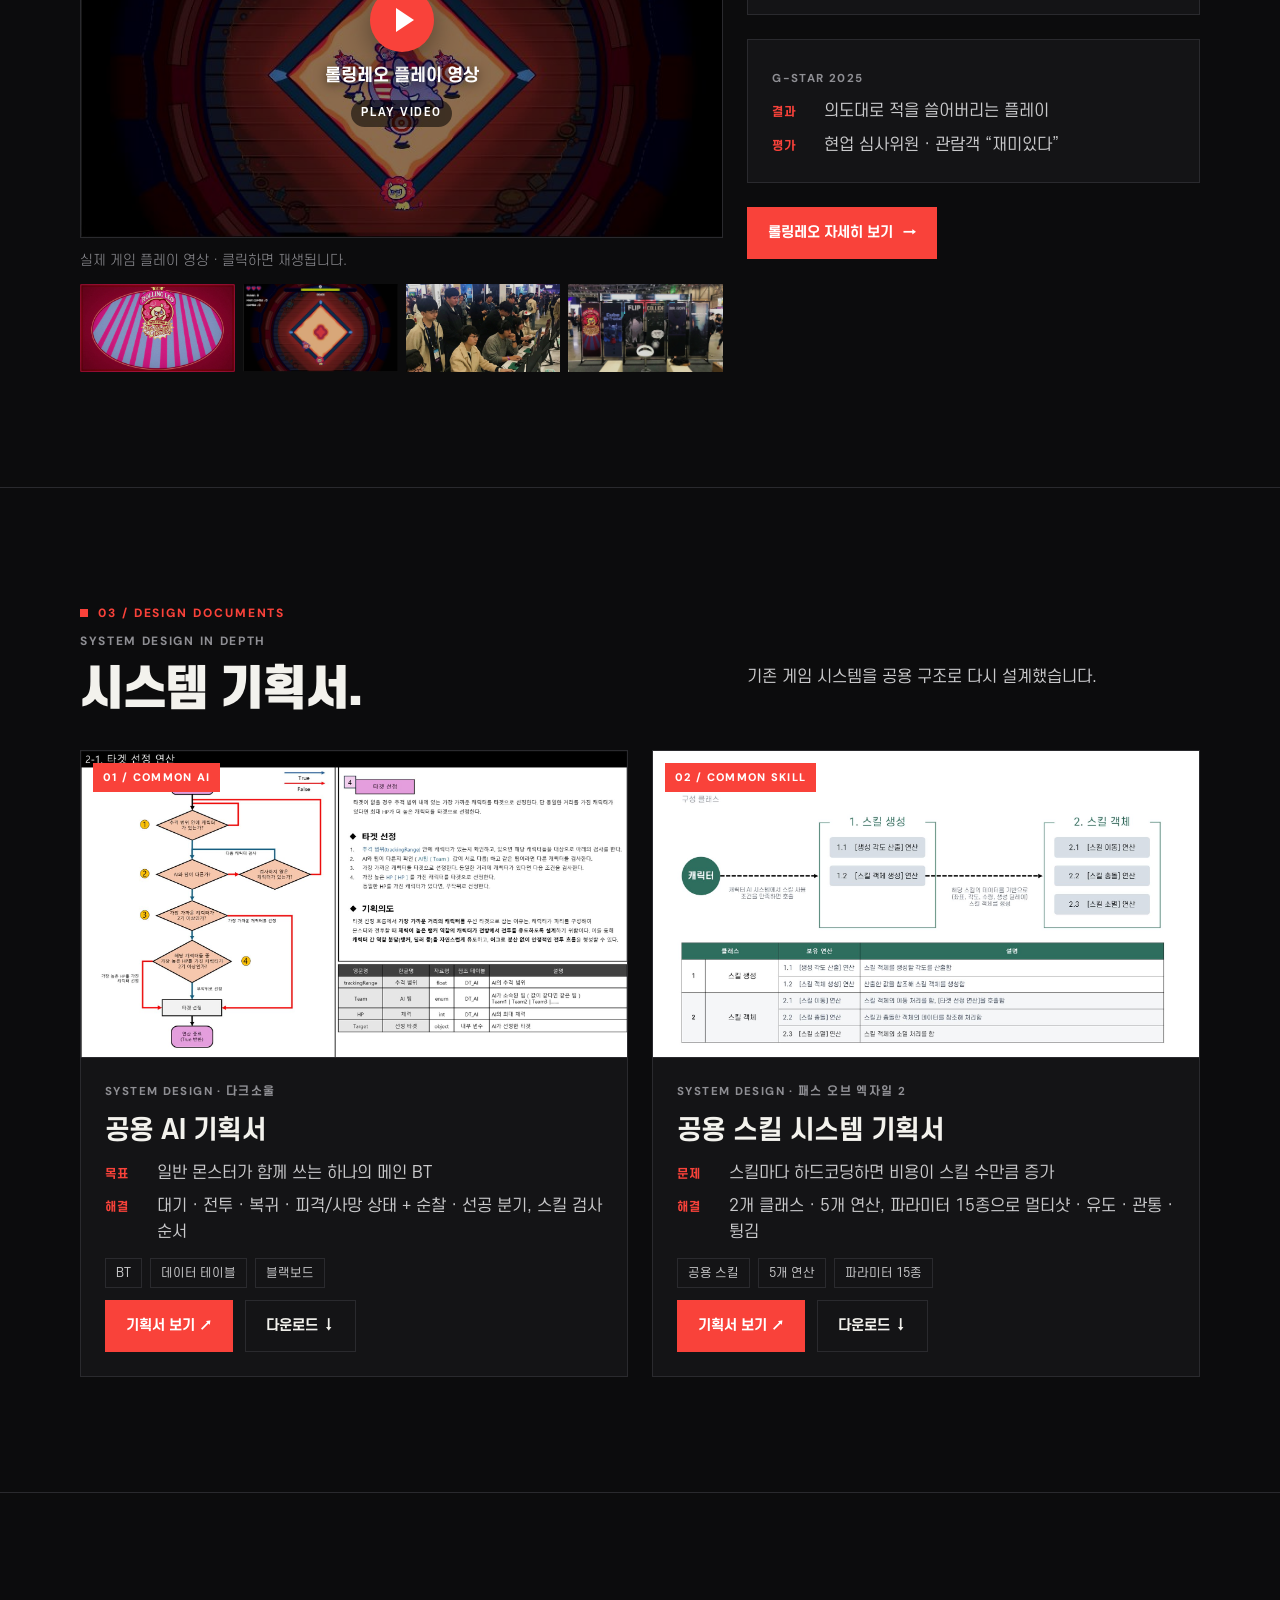
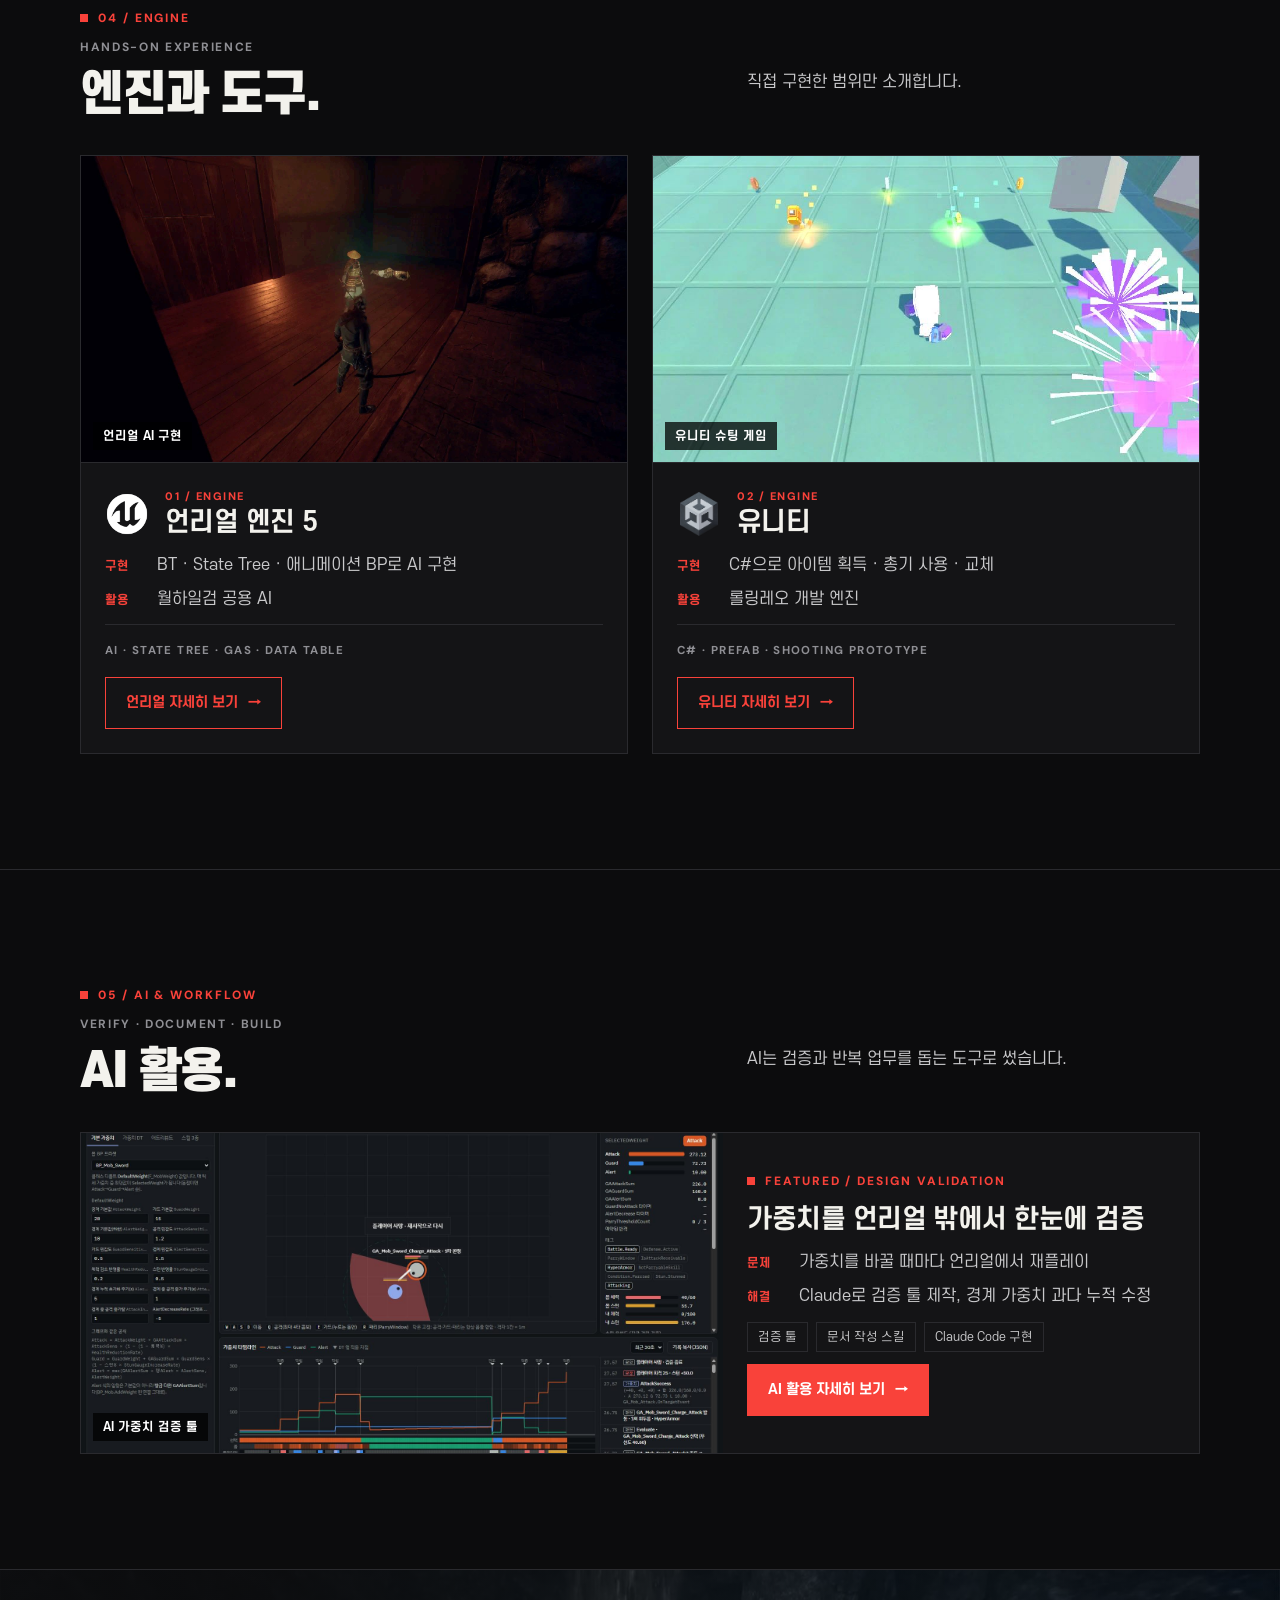
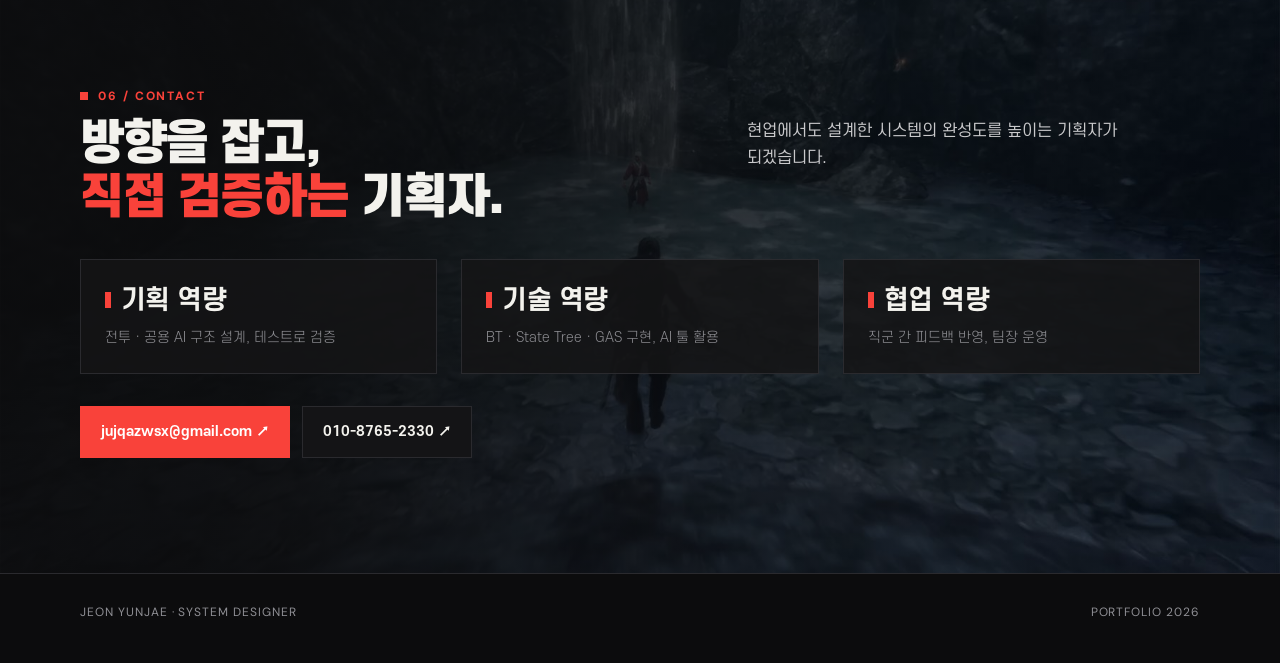
==== commit 2cd667bc: "Add G-STAR 2026 exhibit, Wolha trailer as main video, reference build link - Timeline: Wolha Ilgum e" ====
--- a/index.html
+++ b/index.html
@@ -89,7 +89,7 @@
         <ol class="timeline">
           <li>
             <div class="yr">2026</div>
-            <div><p class="role">팀장 · 시스템 기획</p><h3 class="t-h2">월하일검</h3><p class="t-detail">공용 AI · 전투 · 연출 시스템 설계, 지스타 2026 전시 예정</p></div>
+            <div><p class="role">팀장 · 시스템 기획</p><h3 class="t-h2">월하일검</h3><p class="t-detail">공용 AI · 전투 · 연출 시스템 설계, 지스타 2026 출품</p></div>
           </li>
           <li>
             <div class="yr">2025</div>
@@ -160,7 +160,7 @@
         <p class="txt t-detail">현장 피드백으로 흥미 · 난이도 지점을 파악했습니다.</p>
       </div>
       <div class="g12">
-        <div class="c6 box event">
+        <div class="c4 box event">
           <div class="ph" data-gal="ggc">
             <img src="img/s05_01.jpg" data-zoom data-cap="2022 GGC" alt="2022 GGC 현장" loading="lazy">
             <img src="img/s05_02.jpg" data-zoom data-cap="2022 GGC" alt="2022 GGC 현장" loading="lazy">
@@ -173,7 +173,7 @@
             <p class="t-detail">게임 인재 발굴 전시회에 출품했습니다.</p>
           </div>
         </div>
-        <div class="c6 box event">
+        <div class="c4 box event">
           <div class="ph" data-gal="gstar">
             <img src="img/s05_05.jpg" data-zoom data-cap="지스타 2025" alt="지스타 2025 현장" loading="lazy">
             <img src="img/s05_06.jpg" data-zoom data-cap="지스타 2025" alt="지스타 2025 현장" loading="lazy">
@@ -184,6 +184,19 @@
             <span class="ev-date">2025.11.13 – 16</span>
             <h4 class="t-h2">국제게임전시회 지스타 2025</h4>
             <p class="t-detail">국제게임전시회에 롤링레오를 출품했습니다.</p>
+          </div>
+        </div>
+        <div class="c4 box event">
+          <div class="ph" data-gal="gstar26">
+            <img src="img/s05_09.jpg" data-zoom data-cap="지스타 2026" alt="지스타 2026 부스" loading="lazy">
+            <img src="img/s05_10.jpg" data-zoom data-cap="지스타 2026" alt="지스타 2026 현장 작업" loading="lazy">
+            <img src="img/s05_11.jpg" data-zoom data-cap="지스타 2026" alt="지스타 2026 월하일검 시연" loading="lazy">
+            <img src="img/s05_12.jpg" data-zoom data-cap="지스타 2026" alt="지스타 2026 시연대" loading="lazy">
+          </div>
+          <div class="box-in">
+            <span class="ev-date">2026.11.19 – 22</span>
+            <h4 class="t-h2">국제게임전시회 지스타 2026</h4>
+            <p class="t-detail">국제게임전시회에 월하일검을 출품했습니다.</p>
           </div>
         </div>
       </div>
@@ -213,8 +226,8 @@
       </div>
       <div class="g12">
         <div class="c7" id="wolha-video">
-          <div class="media" data-video="wolha_main" data-poster="img/wolha_05.jpg" data-title="월하일검 플레이 영상"></div>
-          <p class="t-detail vcap">실제 게임 플레이 영상 · 클릭하면 재생됩니다.</p>
+          <div class="media" data-video="wolha_trailer" data-poster="img/wolha_05.jpg" data-title="월하일검 트레일러"></div>
+          <p class="t-detail vcap">게임 트레일러 영상 · 클릭하면 재생됩니다.</p>
           <div class="thumbs" data-gal="wolha-scenes">
             <img src="img/s08_02.jpg" data-zoom data-cap="월하일검 전투" alt="월하일검 전투 장면" loading="lazy">
             <img src="img/s08_03.jpg" data-zoom data-cap="월하일검 전투" alt="월하일검 전투 장면" loading="lazy">
--- a/site.css
+++ b/site.css
@@ -146,7 +146,7 @@
 .games .pf { position: absolute; left: 8px; top: 8px; font-family: var(--head); font-size: 10px; font-weight: 800; letter-spacing: .1em; background: rgba(0,0,0,.7); padding: 2px 7px; }
 .games .pf.m { background: var(--accent); }
 @media (max-width: 860px) { .g12.games > figure { grid-column: span 4; } }
-.event .ph { display: grid; grid-template-columns: repeat(4, 1fr); gap: 2px; }
+.event .ph { display: grid; grid-template-columns: repeat(2, 1fr); gap: 2px; }
 .event .ph img { aspect-ratio: 1; object-fit: cover; width: 100%; }
 .event .ev-date { display: block; font-family: var(--head); font-size: 12px; color: var(--accent); font-weight: 800; letter-spacing: .08em; margin-bottom: 8px; }
 .event .t-h2 { margin-bottom: 8px; }
